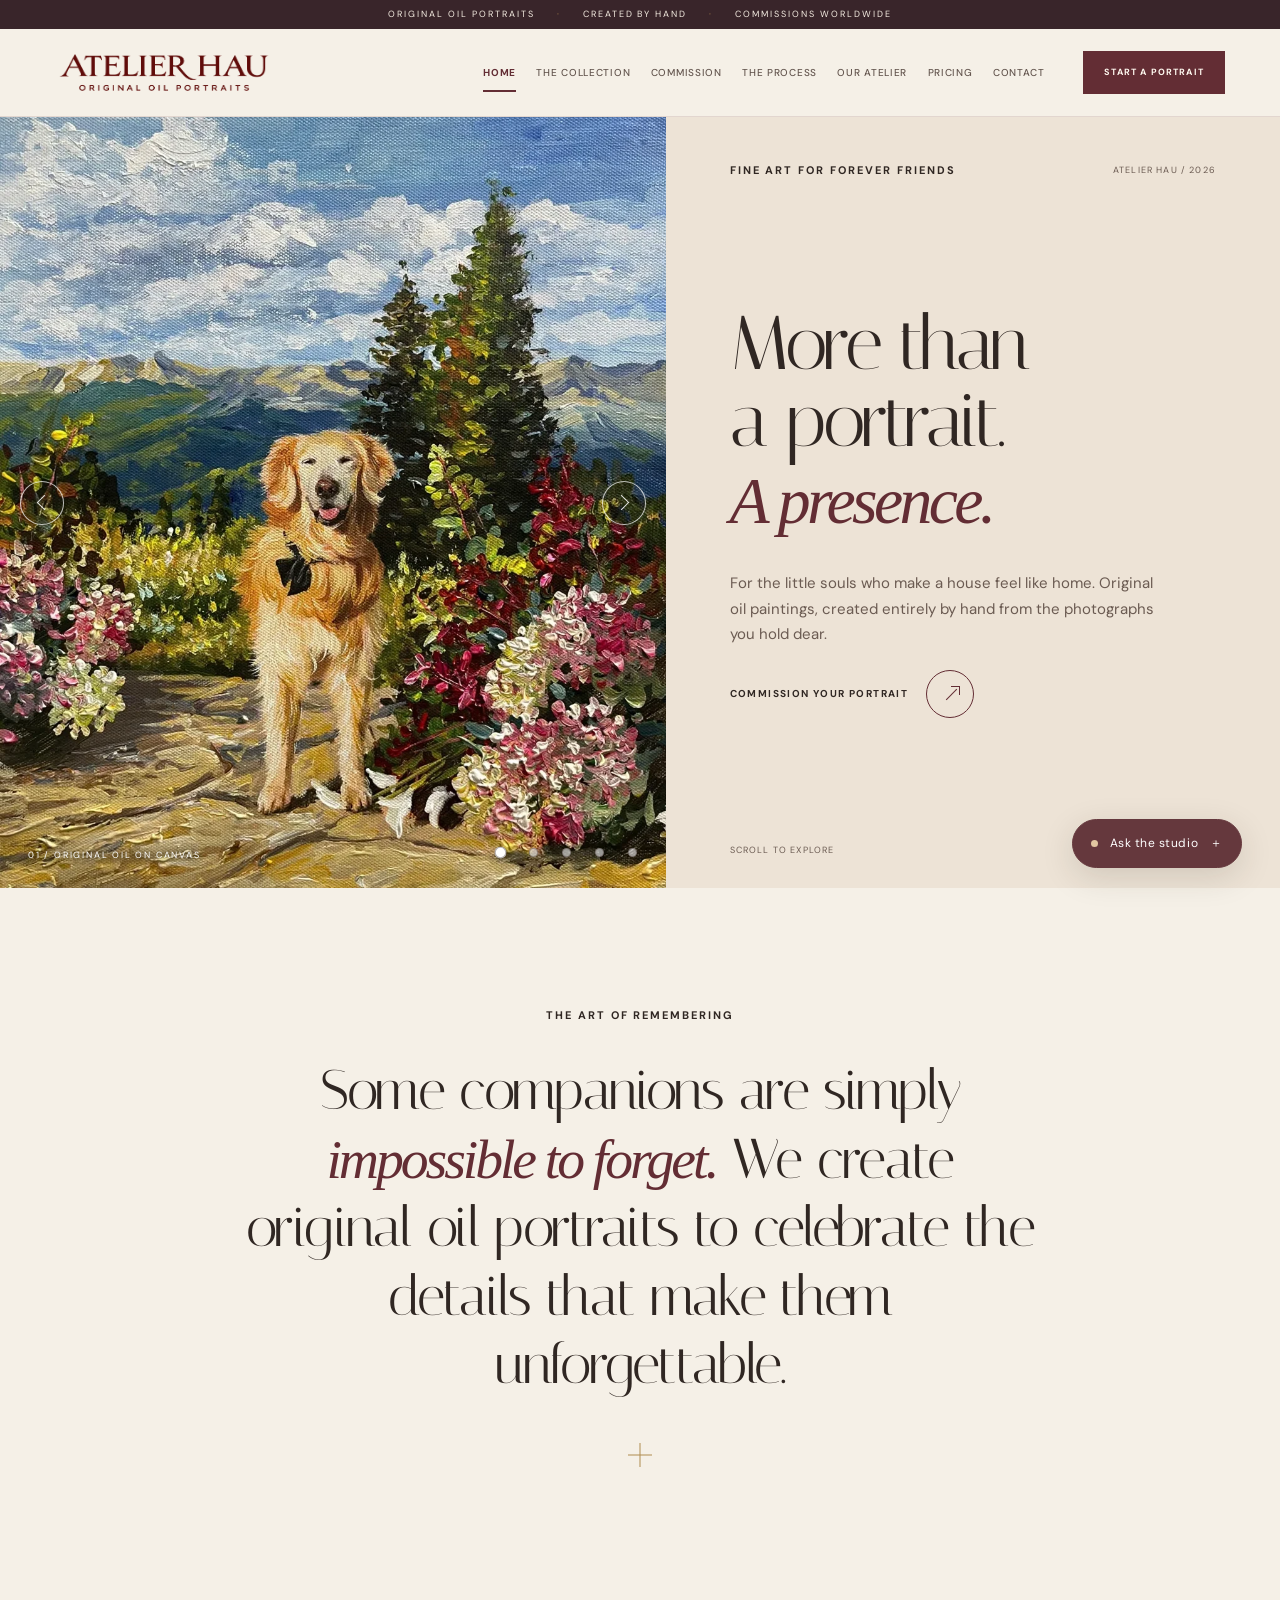
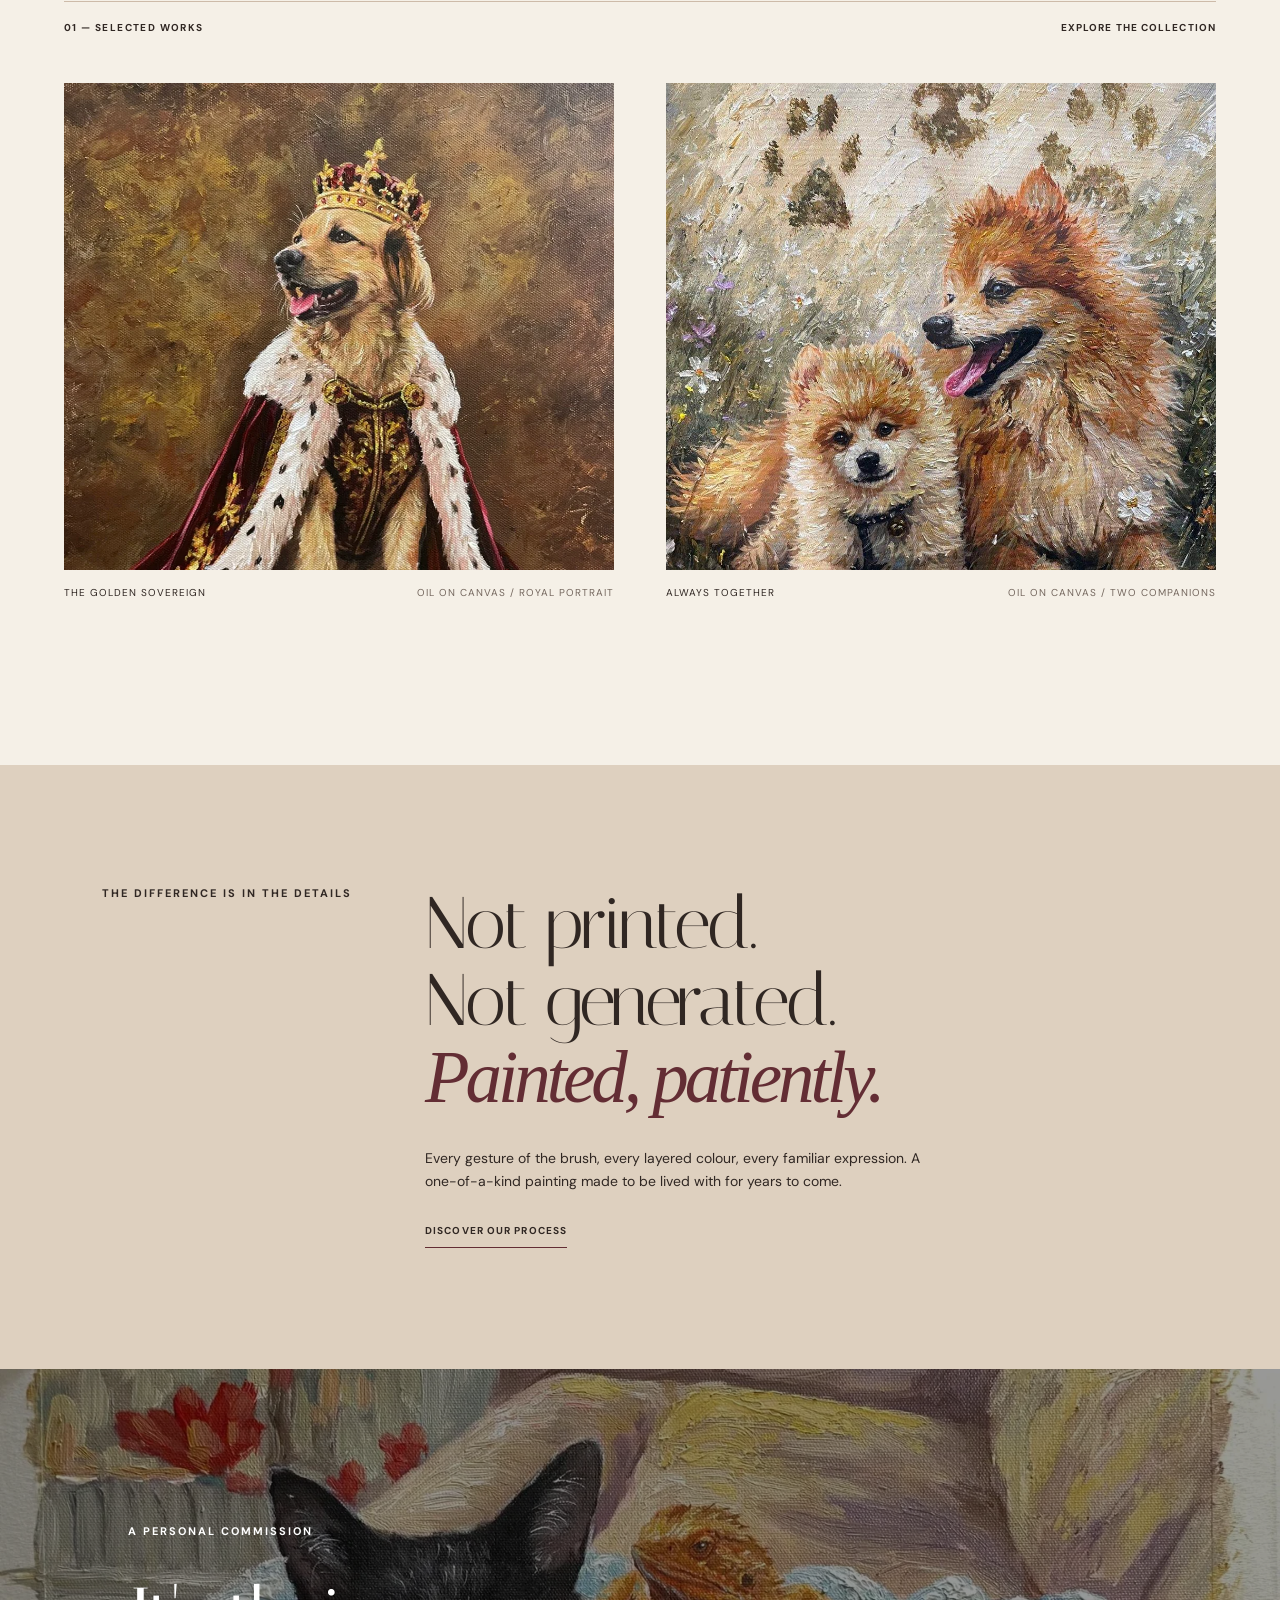
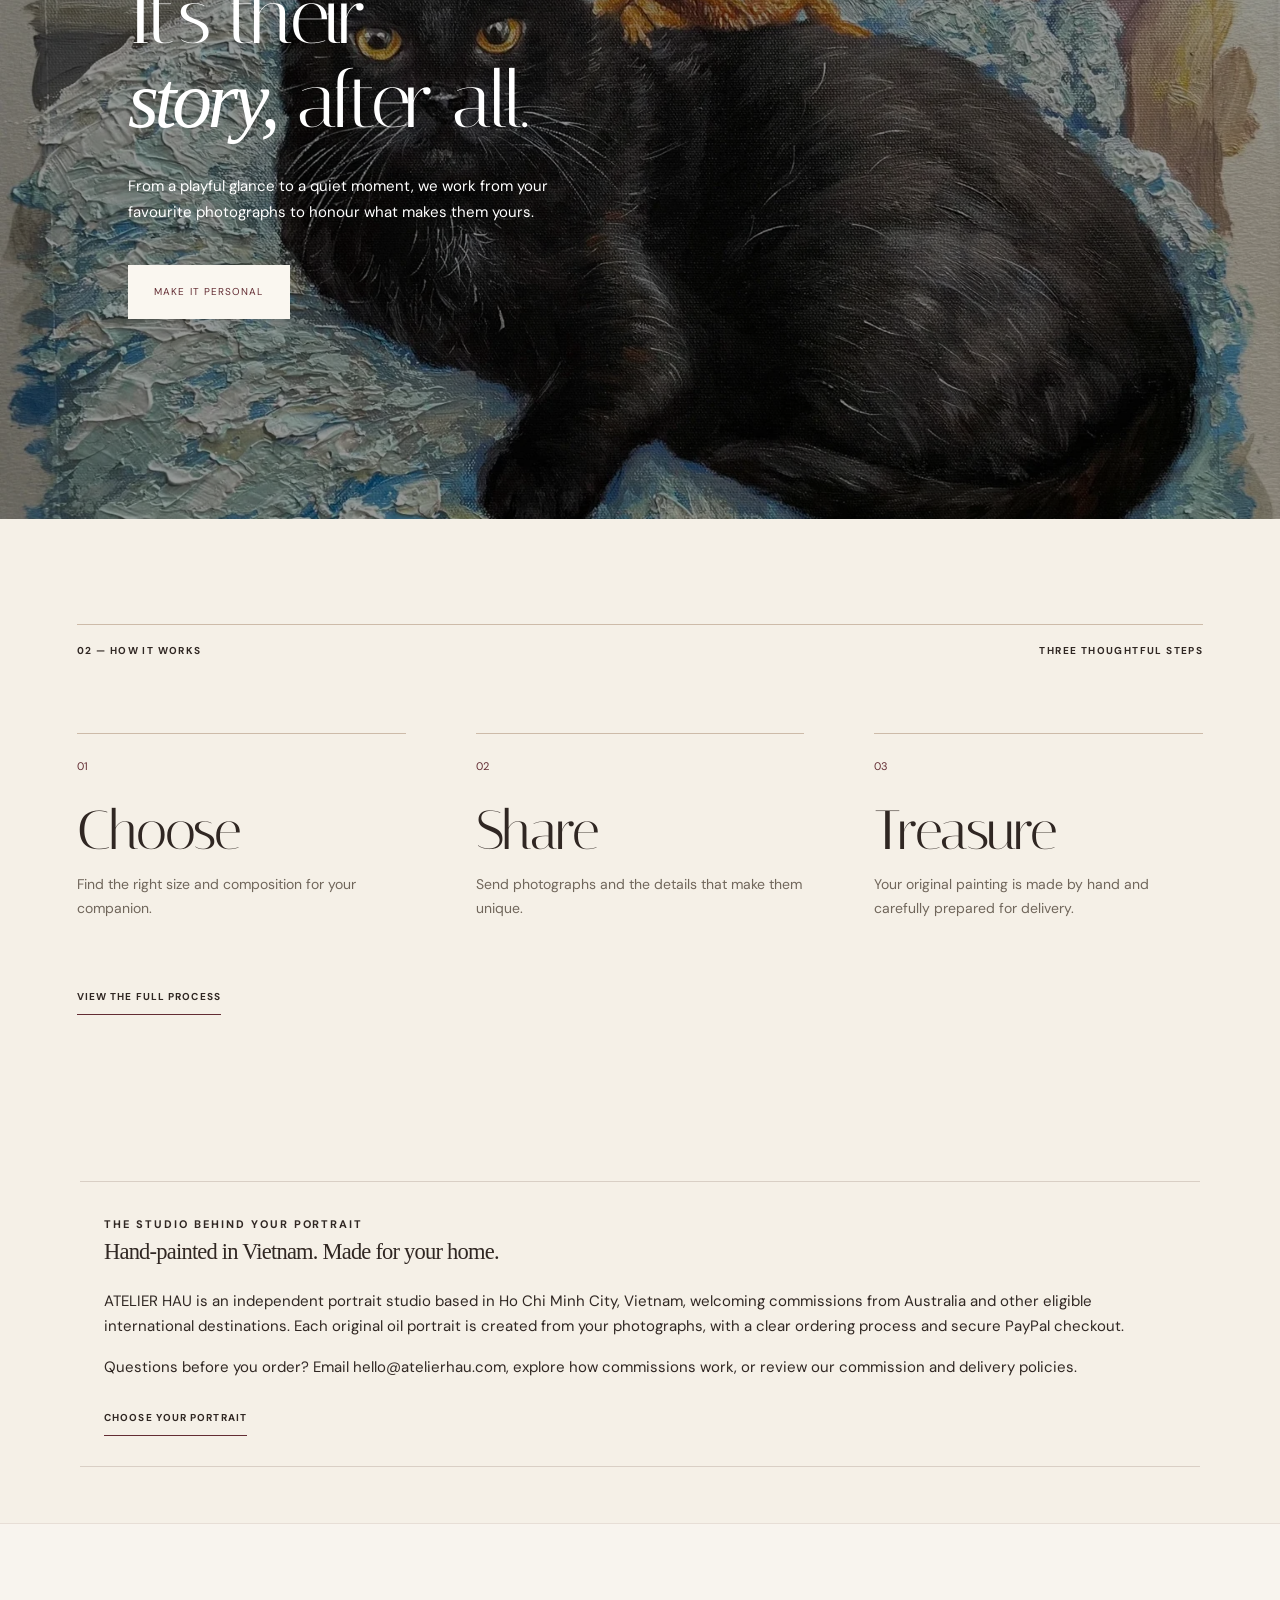
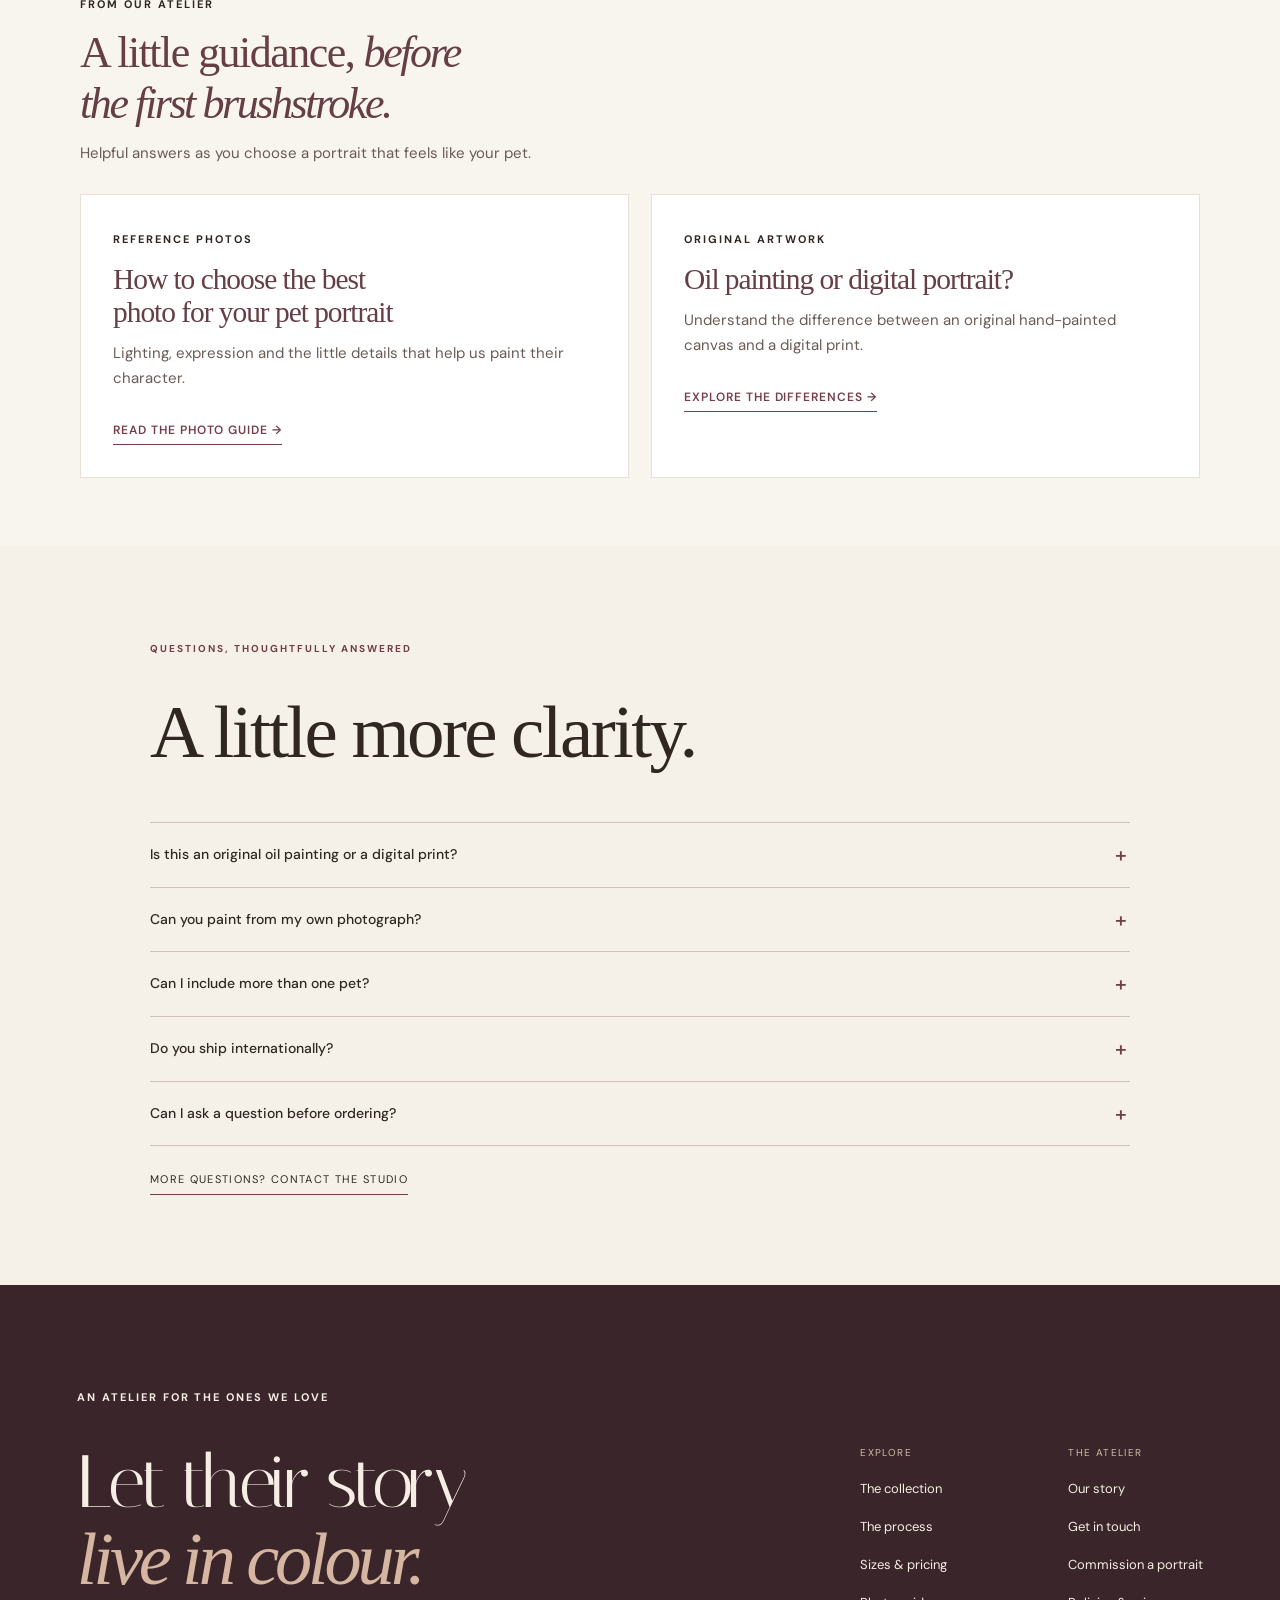
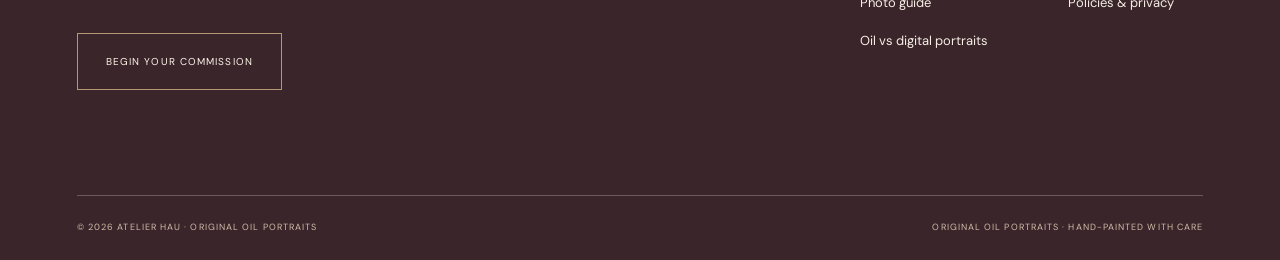
==== index.html @ 33cf8e8c "Refresh homepage stylesheet and simplify editorial guide section" ====
<!doctype html><html lang="en"><head><meta charset="utf-8"><meta name="viewport" content="width=device-width, initial-scale=1"><meta name="theme-color" content="#f2eee6"><meta name="description" content="Commission an original hand-painted oil portrait of your dog or cat from a favourite photo. Explore real artwork, prices in AUD and delivery to Australia."><title>Hand-Painted Oil Pet Portraits from Photos | ATELIER HAU</title><link rel="preconnect" href="https://fonts.googleapis.com"><link rel="preconnect" href="https://fonts.gstatic.com" crossorigin><link href="https://fonts.googleapis.com/css2?family=DM+Sans:wght@400;500;600;700&family=Italiana&display=swap" rel="stylesheet"><link href="style.css?v=20261118-guides-layout-2" rel="stylesheet"><link rel="stylesheet" href="assets/studio-help.css"><link rel="canonical" href="https://atelierhau.com/"><meta property="og:type" content="website"><meta property="og:site_name" content="ATELIER HAU"><meta property="og:title" content="Original Hand-Painted Oil Pet Portraits | ATELIER HAU"><meta property="og:description" content="Custom oil portraits of beloved dogs and cats, painted by hand from your photos. Explore original artwork and commission in AUD."><meta property="og:url" content="https://atelierhau.com/"><meta property="og:image" content="https://atelierhau.com/assets/10-dog-in-garden.jpg"><meta name="twitter:card" content="summary_large_image"><script type="application/ld+json">{"@context":"https://schema.org","@type":"OnlineStore","@id":"https://atelierhau.com/#studio","name":"ATELIER HAU","url":"https://atelierhau.com/","description":"Independent studio in Ho Chi Minh City, Vietnam, creating original hand-painted oil portraits from photographs for international customers.","logo":"https://atelierhau.com/assets/atelier-hau-header-logo.png","email":"hello@atelierhau.com","address":{"@type":"PostalAddress","addressLocality":"Ho Chi Minh City","addressCountry":"VN"},"contactPoint":{"@type":"ContactPoint","contactType":"customer service","email":"hello@atelierhau.com","availableLanguage":"English"},"hasMerchantReturnPolicy":{"@type":"MerchantReturnPolicy","merchantReturnLink":"https://atelierhau.com/policies.html"}}</script></head><body><div class="announcement">ORIGINAL OIL PORTRAITS <span aria-hidden="true">·</span> CREATED BY HAND <span aria-hidden="true">·</span> COMMISSIONS WORLDWIDE</div><header class="site-header"><a class="logo" href="index.html" aria-label="ATELIER HAU home"><img src="assets/atelier-hau-header-logo.png?v=20261109b" alt="ATELIER HAU — Original Oil Portraits" style="width:180px;max-width:100%;height:auto;object-fit:contain"></a><button class="mobile-menu" aria-label="Open navigation" aria-expanded="false"></button><nav class="navigation"><a href="index.html" class="current">Home</a><a href="gallery.html" class="">The collection</a><a href="commission.html" class="">Commission</a><a href="process.html" class="">The process</a><a href="about.html" class="">Our atelier</a><a href="pricing.html" class="">Pricing</a><a href="contact.html" class="">Contact</a></nav><a href="commission.html" class="header-cta">START A PORTRAIT </a></header><main><section class="hero-new"><div class="hero-art"><div class="hero-slideshow" aria-label="A selection of original oil portraits"><img class="hero-slide is-active" src="art/golden-retriever-mountain-garden.webp" alt="Original golden retriever oil portrait in a mountain garden" loading="eager" fetchpriority="high"><img class="hero-slide" src="art/calico-cat-impasto.webp" alt="Original textured oil portrait of a calico cat" loading="lazy"><img class="hero-slide" src="art/royal-golden-retriever.webp" alt="Original royal golden retriever oil portrait" loading="lazy"><img class="hero-slide" src="art/tabby-cat-wildflower-meadow.webp" alt="Original oil portrait of a tabby cat in a wildflower meadow" loading="lazy"><img class="hero-slide" src="art/two-whippet-dogs.webp" alt="Original oil portrait of two whippet dogs" loading="lazy"></div><button type="button" class="hero-slide-arrow hero-slide-prev" aria-label="Previous painting"><span aria-hidden="true">‹</span></button><button type="button" class="hero-slide-arrow hero-slide-next" aria-label="Next painting"><span aria-hidden="true">›</span></button><div class="hero-slide-controls" aria-label="Featured paintings"><button type="button" class="is-active" aria-current="true" aria-label="Show painting 1"></button><button type="button" aria-label="Show painting 2"></button><button type="button" aria-label="Show painting 3"></button><button type="button" aria-label="Show painting 4"></button><button type="button" aria-label="Show painting 5"></button></div><div class="hero-art-credit">01 / ORIGINAL OIL ON CANVAS</div></div><div class="hero-editorial"><div class="hero-top"><span class="eyebrow">FINE ART FOR FOREVER FRIENDS</span><span class="hero-index">ATELIER HAU / 2026</span></div><div class="hero-title"><h1>More than<br>a portrait.<br><em>A presence.</em></h1><p>For the little souls who make a house feel like home. Original oil paintings, created entirely by hand from the photographs you hold dear.</p><a class="round-link" href="commission.html"><span>COMMISSION YOUR PORTRAIT</span><b aria-hidden="true"></b></a></div><div class="hero-bottom"><span>SCROLL TO EXPLORE</span></div></div></section><section class="manifesto"><span class="eyebrow">THE ART OF REMEMBERING</span><p>Some companions are simply <em>impossible to forget.</em> We create original oil portraits to celebrate the details that make them unforgettable.</p><div class="tiny-star" aria-hidden="true"></div></section><section class="editorial-gallery"><div class="section-line"><span>01 — SELECTED WORKS</span><a href="gallery.html">EXPLORE THE COLLECTION</a></div><div class="editorial-pair"><a href="gallery.html" class="pair-a"><img class="" src="art/royal-golden-retriever.webp" alt="Original oil portrait of a golden retriever wearing a royal crown and burgundy robe" loading="lazy"><div class="art-meta"><span>THE GOLDEN SOVEREIGN</span><span>OIL ON CANVAS / ROYAL PORTRAIT</span></div></a><a href="gallery.html" class="pair-b"><img class="" src="assets/08-two-pomeranians.jpg" alt="Original oil painting of two Pomeranians" loading="lazy"><div class="art-meta"><span>ALWAYS TOGETHER</span><span>OIL ON CANVAS / TWO COMPANIONS</span></div></a></div></section><section class="quote-block"><span class="eyebrow">THE DIFFERENCE IS IN THE DETAILS</span><div><h2>Not printed.<br>Not generated.<br><em>Painted, patiently.</em></h2><p>Every gesture of the brush, every layered colour, every familiar expression. A one-of-a-kind painting made to be lived with for years to come.</p><a class="underline-link" href="process.html">DISCOVER OUR PROCESS</a></div></section><section class="image-story"><img class="" src="art/black-cat-on-blue-blanket.webp" alt="Original black cat portrait on a blue blanket" loading="lazy"><div class="image-story-copy"><span class="eyebrow">A PERSONAL COMMISSION</span><h2>It's their<br><em>story,</em> after all.</h2><p>From a playful glance to a quiet moment, we work from your favourite photographs to honour what makes them yours.</p><a href="commission.html" class="pill-light">MAKE IT PERSONAL</a></div></section><section class="steps-preview"><div class="section-line"><span>02 — HOW IT WORKS</span><span>THREE THOUGHTFUL STEPS</span></div><div class="steps-row"><div><span>01</span><h3>Choose</h3><p>Find the right size and composition for your companion.</p></div><div><span>02</span><h3>Share</h3><p>Send photographs and the details that make them unique.</p></div><div><span>03</span><h3>Treasure</h3><p>Your original painting is made by hand and carefully prepared for delivery.</p></div></div><a href="process.html" class="underline-link">VIEW THE FULL PROCESS</a></section><section class="studio-trust" aria-label="Our studio and customer support" style="max-width:1120px;margin:56px auto;padding:30px 24px;border-top:1px solid #d9cfc5;border-bottom:1px solid #d9cfc5"><span class="eyebrow">THE STUDIO BEHIND YOUR PORTRAIT</span><h2 style="font-family:Georgia,serif;font-weight:400">Hand-painted in Vietnam. Made for your home.</h2><p>ATELIER HAU is an independent portrait studio based in Ho Chi Minh City, Vietnam, welcoming commissions from Australia and other eligible international destinations. Each original oil portrait is created from your photographs, with a clear ordering process and secure PayPal checkout.</p><p>Questions before you order? Email <a href="mailto:hello@atelierhau.com">hello@atelierhau.com</a>, explore <a href="process.html">how commissions work</a>, or review our <a href="policies.html">commission and delivery policies</a>.</p><a class="underline-link" href="commission.html">CHOOSE YOUR PORTRAIT</a></section><section class="ah-guides" aria-labelledby="ah-guides-heading"><div class="ah-guides-inner"><div class="ah-guides-intro"><span class="eyebrow">FROM OUR ATELIER</span><h2 id="ah-guides-heading">A little guidance, <em>before the first brushstroke.</em></h2><p>Helpful answers as you choose a portrait that feels like your pet.</p></div><div class="ah-guide-grid"><article class="ah-guide-card"><span class="eyebrow">REFERENCE PHOTOS</span><h3><a href="pet-portrait-photo-guide.html">How to choose the best photo for your pet portrait</a></h3><p>Lighting, expression and the little details that help us paint their character.</p><a class="ah-guide-read" href="pet-portrait-photo-guide.html">READ THE PHOTO GUIDE <span aria-hidden="true">→</span></a></article><article class="ah-guide-card"><span class="eyebrow">ORIGINAL ARTWORK</span><h3><a href="oil-vs-digital-pet-portrait.html">Oil painting or digital portrait?</a></h3><p>Understand the difference between an original hand-painted canvas and a digital print.</p><a class="ah-guide-read" href="oil-vs-digital-pet-portrait.html">EXPLORE THE DIFFERENCES <span aria-hidden="true">→</span></a></article></div></div></section><section class="ah-faq" aria-labelledby="ah-faq-title"><div class="ah-faq-inner"><span class="ah-faq-kicker">Questions, thoughtfully answered</span><h2 id="ah-faq-title">A little more clarity.</h2><details><summary>Is this an original oil painting or a digital print?</summary><p>Every commissioned portrait is painted by hand in oils on canvas. It is not a digital print. <a href="oil-vs-digital-pet-portrait.html">Compare oil paintings with digital portraits</a>.</p></details><details><summary>Can you paint from my own photograph?</summary><p>Yes. Your favourite photographs are the starting point for your custom portrait. We can discuss which image will work best. Read our <a href="pet-portrait-photo-guide.html">guide to choosing a pet portrait photo</a>.</p></details><details><summary>Can I include more than one pet?</summary><p>Yes. Choose the number of pets in the commission form to see the available options and estimated price.</p></details><details><summary>Do you ship internationally?</summary><p>We welcome international enquiries. Shipping eligibility, timing and any applicable import charges are confirmed for your destination before payment.</p></details><details><summary>Can I ask a question before ordering?</summary><p>Of course. Use our contact form and we'll reply by email to discuss your portrait.</p></details><a class="ah-faq-more" href="contact.html">More questions? Contact the studio</a></div></section></main><footer class="footer"><div class="footer-top"><div><span class="eyebrow">AN ATELIER FOR THE ONES WE LOVE</span><h2>Let their story<br><em>live in colour.</em></h2><a href="commission.html" class="footer-button">BEGIN YOUR COMMISSION</a></div><div class="footer-links"><div><span>EXPLORE</span><a href="gallery.html">The collection</a><a href="process.html">The process</a><a href="pricing.html">Sizes & pricing</a><a href="pet-portrait-photo-guide.html">Photo guide</a><a href="oil-vs-digital-pet-portrait.html">Oil vs digital portraits</a></div><div><span>THE ATELIER</span><a href="about.html">Our story</a><a href="contact.html">Get in touch</a><a href="commission.html">Commission a portrait</a><a href="policies.html">Policies &amp; privacy</a></div></div></div><div class="footer-bottom"><span>© 2026 ATELIER HAU · ORIGINAL OIL PORTRAITS</span><span>ORIGINAL OIL PORTRAITS · HAND-PAINTED WITH CARE</span></div></footer><div class="lightbox" role="dialog" aria-label="Artwork enlarged" aria-modal="true"><button class="lightbox-close" aria-label="Close">×</button><img alt="Enlarged artwork"></div><script src="site.js" defer></script><script src="assets/studio-help.js" defer></script><script src="assets/analytics.js" defer></script></body></html>
---- style.css ----
:root{--paper:#f2eee6;--ink:#27231f;--wine:#633a3a;--cream:#f9f6f0;--muted:#80776e;--line:#d6cec2}*{box-sizing:border-box}html{scroll-behavior:smooth}body{margin:0;background:var(--paper);color:var(--ink);font-family:'DM Sans',Arial,sans-serif;-webkit-font-smoothing:antialiased}a{text-decoration:none;color:inherit}button,input,textarea,select{font:inherit}button{cursor:pointer}img{width:100%;display:block}h1,h2,h3,p{margin-top:0}h1,h2,h3{font-family:'Italiana',Georgia,serif;font-weight:400;letter-spacing:-.045em}em{font-family:Georgia,serif;font-weight:400;letter-spacing:-.055em}p{line-height:1.8}.eyebrow{font-size:10px;letter-spacing:.23em;font-weight:700}.announcement{height:29px;background:#302b27;color:#e8dfd5;text-align:center;font-size:9px;letter-spacing:.22em;display:flex;align-items:center;justify-content:center;gap:22px}.announcement span{color:#d2ae87}.site-header{height:100px;padding:0 4.2%;display:flex;align-items:center;gap:34px;border-bottom:1px solid var(--line);background:var(--paper);position:sticky;top:0;z-index:50}.logo{width:156px;flex-shrink:0;display:flex;flex-direction:column;line-height:.78;font-family:Georgia,serif;color:var(--wine)}.logo-top{font-size:19px;letter-spacing:.22em}.logo-bottom{font-size:39px;letter-spacing:.11em;margin-top:7px}.logo-bottom i{font-style:normal;font-size:14px;color:#b99b70;vertical-align:top;letter-spacing:0}.navigation{display:flex;align-items:center;gap:clamp(12px,1.7vw,28px);margin-left:auto}.navigation a{font-size:10px;text-transform:uppercase;letter-spacing:.1em;white-space:nowrap;color:#5d5750}.navigation a.current{color:var(--wine);border-bottom:1px solid var(--wine);padding-bottom:5px}.header-cta{border:1px solid var(--ink);padding:15px 17px;font-size:10px;letter-spacing:.1em;white-space:nowrap}.header-cta span{padding-left:13px}.mobile-menu{display:none}.hero-new{display:grid;grid-template-columns:52% 48%;min-height:calc(100svh - 129px);max-height:920px}.hero-art{position:relative;min-height:640px;overflow:hidden;background:#b5a390}.hero-art img{height:100%;object-fit:cover;object-position:center}.hero-art-credit{position:absolute;bottom:25px;left:28px;color:#fff;font-size:9px;letter-spacing:.2em;text-shadow:0 1px 7px #000}.hero-editorial{background:#e9e1d5;padding:45px clamp(35px,5vw,90px) 30px;display:flex;flex-direction:column;justify-content:space-between}.hero-top,.hero-bottom{display:flex;justify-content:space-between;align-items:center;gap:12px}.hero-index,.hero-bottom{font-size:9px;letter-spacing:.13em;color:#777066}.hero-title h1{font-size:clamp(75px,7.7vw,148px);line-height:.91;margin-bottom:35px}.hero-title h1 em{color:var(--wine);font-size:.87em}.hero-title p{max-width:370px;color:#5c544d;font-size:14px;margin-bottom:37px}.round-link{display:flex;align-items:center;gap:23px;font-size:10px;letter-spacing:.14em;font-weight:700}.round-link b{display:flex;align-items:center;justify-content:center;width:58px;height:58px;border:1px solid #6f5b51;border-radius:50%;font-size:19px;font-weight:400;transition:.25s}.round-link:hover b{background:var(--wine);color:#fff}.manifesto{text-align:center;padding:155px 20px 135px;max-width:1060px;margin:auto}.manifesto p{font-family:'Italiana',Georgia,serif;font-size:clamp(45px,5.5vw,82px);line-height:1.17;margin:30px 0}.manifesto em{color:var(--wine)}.tiny-star{font-size:30px;color:#b39c7a}.editorial-gallery{padding:20px 5% 150px}.section-line{border-top:1px solid #bdb3a7;padding-top:18px;display:flex;justify-content:space-between;gap:20px;font-size:10px;letter-spacing:.14em;font-weight:700}.editorial-pair{display:grid;grid-template-columns:55% 37%;justify-content:space-between;align-items:start;margin-top:50px}.pair-a img{height:650px;object-fit:cover}.pair-b{padding-top:160px}.pair-b img{height:510px;object-fit:cover}.art-meta{display:flex;justify-content:space-between;gap:15px;padding:15px 0;font-size:10px;letter-spacing:.1em}.art-meta span:last-child{color:var(--muted)}.quote-block{background:#d6c7b6;padding:120px 8%;display:grid;grid-template-columns:30% 70%}.quote-block h2{font-size:clamp(65px,7vw,118px);line-height:.98;margin-bottom:30px}.quote-block h2 em{color:var(--wine)}.quote-block p{max-width:520px;font-size:14px}.underline-link{display:inline-block;border-bottom:1px solid var(--ink);padding:15px 0 9px;font-size:10px;letter-spacing:.15em;font-weight:700}.image-story{position:relative;min-height:750px;background:#312e2b}.image-story>img{position:absolute;inset:0;width:100%;height:100%;object-fit:cover;object-position:center 40%;filter:brightness(.6)}.image-story-copy{position:relative;z-index:1;color:#fff;padding:150px 10%;max-width:680px}.image-story h2{font-size:clamp(70px,8vw,125px);line-height:.95;margin:32px 0}.image-story p{max-width:430px}.pill-light{display:inline-block;background:var(--cream);color:var(--ink);padding:19px 26px;font-size:10px;letter-spacing:.14em;margin-top:25px}.steps-preview{padding:130px 6%}.steps-row{display:grid;grid-template-columns:repeat(3,1fr);gap:70px;margin:75px 0 40px}.steps-row>div{border-top:1px solid var(--line);padding-top:20px}.steps-row span{font-size:11px;color:var(--wine)}.steps-row h3{font-size:65px;margin:24px 0 12px}.steps-row p{font-size:13px;color:#70665b}.footer{background:#2b2825;color:#eee9e0;padding:100px 6% 25px}.footer-top{display:flex;justify-content:space-between;gap:50px}.footer h2{font-size:clamp(65px,7vw,115px);line-height:.95;margin:35px 0}.footer h2 em{color:#c9a99b}.footer-button{display:inline-block;border:1px solid #b8a69b;padding:20px 28px;font-size:10px;letter-spacing:.13em}.footer-links{display:flex;gap:80px;padding-top:60px}.footer-links>div{display:flex;flex-direction:column;gap:18px}.footer-links span{font-size:10px;color:#b5a49a;letter-spacing:.14em}.footer-links a{font-size:13px}.footer-bottom{border-top:1px solid #544c46;margin-top:105px;padding-top:25px;display:flex;justify-content:space-between;gap:25px;font-size:9px;letter-spacing:.12em;color:#b6aaa0}.inner-intro{padding:110px 7% 100px;min-height:480px}.inner-intro h1{font-size:clamp(75px,9vw,150px);line-height:.93;margin:30px 0}.inner-intro h1 em{color:var(--wine)}.inner-intro p{max-width:580px;font-size:15px;color:#6e655b}.gallery-wrap{padding:0 5% 120px}.filter-row{border-top:1px solid var(--line);display:flex;align-items:center;justify-content:space-between;gap:25px;padding:22px 0 45px}.filter-row>span{font-size:10px;letter-spacing:.15em}.filters{display:flex;gap:10px;flex-wrap:wrap}.filters button{background:none;border:1px solid var(--line);border-radius:30px;padding:10px 18px;font-size:11px}.filters button.active{background:var(--ink);color:#fff}.masonry{columns:3;column-gap:26px}.gallery-item{break-inside:avoid;margin-bottom:50px}.gallery-item:nth-child(3n+2){padding-top:85px}.gallery-item:nth-child(4n){padding-top:30px}.gallery-image{display:block;width:100%;padding:0;border:0;background:#ded6ca;overflow:hidden}.gallery-image img{transition:transform .5s}.gallery-image:hover img{transform:scale(1.04)}.gallery-item[hidden]{display:none}.gallery-end{text-align:center;margin:65px 0 0;font-size:10px;letter-spacing:.14em}.lightbox{position:fixed;inset:0;background:rgba(20,17,16,.94);z-index:99;display:none;align-items:center;justify-content:center;padding:45px}.lightbox.open{display:flex}.lightbox img{max-height:90vh;max-width:95vw;width:auto;object-fit:contain}.lightbox-close{position:absolute;right:30px;top:18px;border:0;background:transparent;color:white;font-size:45px}.commission-new,.pricing-new,.process-new,.about-new,.contact-new{display:grid;grid-template-columns:1fr 1fr;min-height:700px}.commission-photo,.process-image,.about-image,.contact-new>div:first-child,.pricing-new>div:first-child{background:#ddd0bd;position:relative}.commission-photo img,.process-image img,.about-image img,.contact-new>div:first-child img,.pricing-new>div:first-child img{height:100%;max-height:900px;object-fit:cover}.commission-photo>p{position:absolute;bottom:20px;left:30px;color:white;text-shadow:0 1px 4px #000;font-size:10px;letter-spacing:.13em}.commission-panel,.pricing-copy,.about-copy,.contact-panel{padding:90px clamp(35px,7vw,120px);background:#e9e0d3}.commission-panel h2,.pricing-copy h2,.about-copy h2,.contact-panel h2{font-size:clamp(55px,5vw,85px);line-height:1.05;margin:24px 0 50px}.commission-panel label,.contact-panel label{display:block;font-size:10px;letter-spacing:.12em;font-weight:700;margin:24px 0}.commission-panel select,.contact-panel input,.contact-panel textarea{display:block;width:100%;border:0;border-bottom:1px solid #a89b8d;background:transparent;padding:15px 0;margin-top:10px;color:var(--ink);outline-offset:5px;font-size:15px;letter-spacing:0}.contact-panel textarea{min-height:135px;resize:vertical}.commission-panel .checkbox-label{font-size:12px;letter-spacing:0;font-weight:400}.checkbox-label input{accent-color:var(--wine)}.estimate{border-top:1px solid #b8ab9d;border-bottom:1px solid #b8ab9d;padding:25px 0;margin:35px 0;display:flex;flex-direction:column;gap:10px}.estimate>span{font-size:10px;letter-spacing:.15em}.estimate strong{font-family:'Italiana',Georgia,serif;font-size:65px;font-weight:400}.estimate small{color:#71675d;font-size:11px;line-height:1.7}.action-main{display:flex;justify-content:space-between;align-items:center;width:100%;background:var(--wine);color:#fff;padding:23px 27px;border:0;font-size:11px;letter-spacing:.12em;text-align:left}.demo-notice{font-size:10px;letter-spacing:.08em;color:#75695f;margin:20px 0}.pricing-copy table{width:100%;border-collapse:collapse;margin:35px 0}.pricing-copy th,.pricing-copy td{text-align:left;border-bottom:1px solid #c4b8aa;padding:20px 8px;font-size:13px}.pricing-copy th{font-size:10px;letter-spacing:.13em}.pricing-copy p,.about-copy p{font-size:14px;color:#625950}.caption{font-size:10px;letter-spacing:.12em;padding:18px}.process-list{padding:50px 8%;background:#e7dfd3}.process-list>div{padding:45px 0;border-bottom:1px solid #bfb3a5}.process-list span{font-size:10px;letter-spacing:.13em}.process-list h2{font-size:clamp(50px,5vw,80px);margin:20px 0}.process-list p{font-size:14px;max-width:460px;color:#655c53}.about-copy{display:flex;flex-direction:column;justify-content:center}.contact-panel form{max-width:520px}
@media(max-width:1150px){.site-header{gap:18px}.navigation{gap:12px}.navigation a{font-size:9px}.header-cta{display:none}.hero-title h1{font-size:clamp(70px,8vw,120px)}}
@media(max-width:800px){.announcement{font-size:8px;gap:10px;letter-spacing:.07em}.site-header{height:80px;padding:0 20px}.mobile-menu{display:block;margin-left:auto;background:none;border:0;font-size:25px}.navigation{display:none;position:absolute;top:80px;left:0;right:0;background:var(--paper);padding:15px 25px 30px;flex-direction:column;align-items:stretch;gap:0;box-shadow:0 14px 20px #0002}.navigation.open{display:flex}.navigation a{padding:14px 0;font-size:12px}.hero-new{display:flex;flex-direction:column;max-height:none}.hero-art{min-height:440px;height:52vh}.hero-editorial{min-height:580px;padding:40px 28px}.hero-title h1{font-size:clamp(76px,12vw,110px)}.manifesto{padding:95px 25px}.editorial-pair{grid-template-columns:1fr 1fr;gap:22px}.pair-a img{height:400px}.pair-b{padding-top:100px}.pair-b img{height:310px}.quote-block{grid-template-columns:1fr;gap:40px;padding:85px 6%}.image-story{min-height:640px}.image-story-copy{padding:115px 8%}.steps-row{gap:25px}.steps-row h3{font-size:48px}.footer-top{flex-direction:column}.footer-links{padding-top:20px}.inner-intro{padding:80px 6%}.masonry{columns:2}.commission-new,.pricing-new,.process-new,.about-new,.contact-new{grid-template-columns:1fr}.commission-photo,.process-image,.about-image,.contact-new>div:first-child,.pricing-new>div:first-child{height:520px}.commission-panel,.pricing-copy,.about-copy,.contact-panel{padding:70px 8%}.filter-row{flex-direction:column;align-items:flex-start}}
@media(max-width:520px){.hero-art{height:400px;min-height:400px}.hero-editorial{min-height:530px}.hero-title h1{font-size:clamp(67px,16vw,90px)}.hero-title p{font-size:13px}.hero-index{display:none}.manifesto p{font-size:46px}.editorial-gallery{padding:0 6% 85px}.editorial-pair{display:block}.pair-a img{height:auto}.pair-b{display:block;padding:35px 0 0 16%}.pair-b img{height:auto}.art-meta{font-size:8px}.quote-block h2{font-size:62px}.image-story h2{font-size:72px}.steps-preview{padding:85px 6%}.steps-row{grid-template-columns:1fr;gap:35px;margin:45px 0}.steps-row h3{margin:10px 0}.footer{padding:80px 7% 25px}.footer h2{font-size:68px}.footer-links{gap:40px}.footer-bottom{flex-direction:column;margin-top:75px}.inner-intro{min-height:390px}.inner-intro h1{font-size:70px}.masonry{columns:1}.gallery-item:nth-child(n){padding-top:0}.gallery-item{margin-bottom:35px}.gallery-wrap{padding:0 6% 75px}.commission-photo,.process-image,.about-image,.contact-new>div:first-child,.pricing-new>div:first-child{height:400px}.commission-panel,.pricing-copy,.about-copy,.contact-panel{padding:55px 7%}}

/* V2 QA: order flow and responsive overflow */
[hidden]{display:none!important}html,body{max-width:100%;overflow-x:clip}.site-header{min-width:0}.navigation{min-width:0}.hero-new>*{min-width:0}.hero-title h1,.inner-intro h1,.footer h2{overflow-wrap:normal}.order-stage{background:#f8f4ed;padding:100px 6%;scroll-margin-top:110px}.order-stage-inner{max-width:1100px;margin:auto}.order-stage-heading{max-width:650px}.order-stage-heading h2{font-size:clamp(50px,6vw,90px);line-height:1.05;margin:22px 0}.order-stage-heading p{font-size:14px;color:#675c51}.order-form{display:grid;grid-template-columns:310px minmax(0,1fr);gap:35px 65px;margin-top:55px}.order-summary{padding:28px;border:1px solid #c8baaa;display:flex;flex-direction:column;gap:20px;align-self:start}.order-summary>span{font-size:10px;letter-spacing:.15em}.order-summary strong{font-size:16px;font-weight:500}.order-summary strong:nth-of-type(2){font-family:Italiana,Georgia,serif;font-size:48px;font-weight:400}.text-button{border:0;border-bottom:1px solid var(--ink);background:none;align-self:flex-start;padding:8px 0;font-size:12px}.order-fields{display:grid;grid-template-columns:1fr 1fr;gap:20px}.order-fields label{display:flex;flex-direction:column;gap:10px;font-size:11px;font-weight:600;letter-spacing:.06em}.order-fields label.full{grid-column:1/-1}.order-fields input,.order-fields textarea{min-width:0;width:100%;border:1px solid #c9bbaa;background:#fffdf9;padding:15px;color:var(--ink);font-size:14px;letter-spacing:0}.order-fields input[type=file]{font-size:12px}.order-fields small{font-size:10px;color:#6b6056;font-weight:400}.order-form>.action-main,.order-form>.demo-notice{grid-column:2}.review-panel{max-width:760px;margin:50px auto 0;background:#e9e0d3;padding:45px}.review-panel h3{font-size:46px}.review-panel p{overflow-wrap:anywhere}.action-main{cursor:pointer}.gallery-image{cursor:zoom-in}.lightbox-close{cursor:pointer}.hero-title h1{overflow-wrap:break-word}@media(max-width:1150px){.site-header{gap:12px}.navigation{gap:9px}.navigation a{font-size:8px;letter-spacing:.06em}}@media(max-width:800px){.order-stage{padding:70px 7%}.order-form{grid-template-columns:1fr;gap:25px}.order-form>.action-main,.order-form>.demo-notice{grid-column:1}.order-summary{max-width:none}.hero-title h1{font-size:clamp(58px,11vw,100px)}}@media(max-width:520px){.order-fields{grid-template-columns:1fr}.order-fields label.full{grid-column:1}.order-stage-heading h2{font-size:50px}.inner-intro h1{font-size:clamp(48px,13vw,70px)}.footer h2{font-size:clamp(48px,12vw,68px)}.hero-title h1{font-size:clamp(58px,15vw,82px)}.announcement{padding:0 8px;font-size:7px;gap:7px}.commission-panel h2,.pricing-copy h2,.about-copy h2,.contact-panel h2{font-size:clamp(45px,11vw,65px)}}


/* 2026-11-07: Correct V2 hero overlap. Contain artwork in its own grid cell. */
@media (min-width:801px){
 .hero-new{height:clamp(690px,calc(100svh - 129px),920px);min-height:0;max-height:none;align-items:stretch;overflow:hidden}
 .hero-art{height:100%;min-height:0;min-width:0;overflow:hidden;isolation:isolate}
 .hero-art>img{position:absolute;inset:0;width:100%;height:100%;object-fit:cover;object-position:center center}
 .hero-editorial{min-height:0;min-width:0;overflow:hidden;gap:22px}
 .hero-title{min-width:0}
 .hero-title h1{font-size:clamp(66px,6.6vw,114px);line-height:.96;overflow-wrap:normal}
 .hero-title p{margin-bottom:22px}
}
@media (min-width:801px) and (max-height:800px){
 .hero-new{height:clamp(620px,calc(100svh - 129px),760px)}
 .hero-editorial{padding-top:28px;padding-bottom:24px}
 .hero-title h1{font-size:clamp(60px,6vw,99px);margin-bottom:22px}
 .hero-title p{font-size:13px;line-height:1.6;margin-bottom:18px}
 .round-link b{width:48px;height:48px}
}
@media (max-width:800px){
 .hero-new{height:auto;max-height:none;min-height:0;overflow:visible}
 .hero-art{height:clamp(380px,110vw,650px);min-height:0;overflow:hidden}
 .hero-art>img{width:100%;height:100%;object-fit:cover}
 .hero-editorial{height:auto;min-height:490px;overflow:visible}
 .hero-title h1{overflow-wrap:normal}
}
@media (max-width:520px){
 .hero-art{height:clamp(330px,105vw,520px)}
 .hero-editorial{min-height:480px}
 .hero-title h1{font-size:clamp(51px,12vw,72px)}
}


/* Commission V2: independent editorial layout, preserves original pricing JS and checkout form */
.v2-commission{background:#f2eee6}
.v2-commission .commission-intro-v2{display:grid;grid-template-columns:49% 51%;min-height:620px;background:#e9e0d4}
.v2-commission .commission-intro-text{display:flex;flex-direction:column;align-items:flex-start;justify-content:center;padding:clamp(45px,7vw,120px);min-width:0}
.v2-commission .commission-intro-text h1{font-size:clamp(66px,7.5vw,130px);line-height:.94;margin:34px 0;letter-spacing:-.055em}
.v2-commission .commission-intro-text h1 em,.v2-commission .commission-builder-heading h2 em{color:#633a3a}
.v2-commission .commission-intro-text p{max-width:410px;color:#685e55;font-size:14px;line-height:1.85}
.v2-commission .commission-scroll-link{font-size:10px;letter-spacing:.17em;border-bottom:1px solid #633a3a;padding-bottom:12px;margin-top:25px;display:flex;gap:35px;align-items:center}
.v2-commission .commission-intro-image{position:relative;min-height:620px;overflow:hidden}
.v2-commission .commission-intro-image img{position:absolute;inset:0;height:100%;width:100%;object-fit:cover}
.v2-commission .commission-intro-image>span{position:absolute;bottom:28px;left:35px;color:white;font-size:10px;letter-spacing:.17em;text-shadow:0 1px 6px #222}
.v2-commission .commission-builder-v2{padding:clamp(75px,9vw,145px) 6% 125px;scroll-margin-top:110px}
.v2-commission .commission-builder-heading{text-align:center;max-width:730px;margin:0 auto 75px}
.v2-commission .commission-builder-heading h2{font-size:clamp(60px,7vw,112px);line-height:1;margin:25px 0}
.v2-commission .commission-builder-heading p{font-size:14px;color:#6e635a}
.v2-commission .commission-builder-layout{display:grid;grid-template-columns:minmax(0,46%) minmax(0,54%);gap:clamp(30px,5vw,90px);max-width:1360px;margin:auto;align-items:start}
.v2-commission .commission-art-panel{min-width:0}
.v2-commission .commission-art-panel>img{height:clamp(420px,47vw,700px);width:100%;object-fit:cover;background:#d3c9bc}
.v2-commission .commission-art-caption{display:flex;justify-content:space-between;gap:12px;padding:17px 0;font-size:9px;letter-spacing:.13em}
.v2-commission .commission-note{border-top:1px solid #cfc5b8;margin-top:42px;padding-top:30px}
.v2-commission .commission-note p{font-family:'Italiana',Georgia,serif;font-size:clamp(30px,3vw,46px);line-height:1.2;max-width:450px;margin:18px 0}
.v2-commission .commission-config-panel{min-width:0;background:#e9e0d4;padding:clamp(32px,4.5vw,70px)}
.v2-commission .commission-config-panel h3{font-size:clamp(45px,5vw,76px);margin:24px 0 15px;line-height:1}
.v2-commission .commission-config-lede{font-size:13px;color:#685f55;line-height:1.8;margin-bottom:30px}
.v2-commission .form-fields{display:grid;grid-template-columns:1fr 1fr;gap:22px}
.v2-commission .field{margin-bottom:24px;min-width:0}
.v2-commission .field label{display:block;font-size:10px;letter-spacing:.13em;font-weight:700;text-transform:uppercase;margin-bottom:10px}
.v2-commission .field select{width:100%;min-width:0;background:#f7f2ea;border:1px solid #c6b9a9;padding:16px 12px;color:#302923;font-size:13px;border-radius:0;min-height:55px}
.v2-commission .tick{display:flex;align-items:center;gap:12px;font-size:12px;line-height:1.6;padding:6px 0 18px}
.v2-commission .tick input{accent-color:#633a3a;width:17px;height:17px;flex-shrink:0}
.v2-commission .price-display{background:#f6f0e7;border-top:1px solid #bba99b;border-bottom:1px solid #bba99b;padding:26px;margin:20px 0 24px}
.v2-commission .price-display .eyebrow{font-size:10px}
.v2-commission .price-value{font-family:'Italiana',Georgia,serif;font-size:clamp(52px,6vw,86px);line-height:1.1;margin:14px 0;color:#633a3a}
.v2-commission .price-display .small{font-size:11px;color:#71655b;line-height:1.7}
.v2-commission .commission-proceed{display:flex;justify-content:space-between;align-items:center;width:100%;background:#633a3a;color:#fff;border:0;padding:21px 24px;min-height:64px;letter-spacing:.14em;font-size:11px;font-weight:700;cursor:pointer}
.v2-commission .commission-proceed:hover{background:#4e2c2e}
.v2-commission .commission-checkout-note{font-size:11px;line-height:1.8;color:#70645a;margin-top:18px}
.v2-commission .commission-reassurance{display:grid;grid-template-columns:repeat(3,1fr);gap:35px;padding:65px 6% 115px;background:#e6ded2}
.v2-commission .commission-reassurance>div{border-top:1px solid #bcae9f;padding-top:25px}
.v2-commission .commission-reassurance span{font-size:11px;color:#633a3a}
.v2-commission .commission-reassurance h3{font-size:48px;margin:25px 0 10px}
.v2-commission .commission-reassurance p{font-size:13px;color:#6e6259;max-width:300px}
@media(max-width:950px){.v2-commission .commission-intro-v2{grid-template-columns:1fr 1fr}.v2-commission .commission-intro-text{padding:40px}.v2-commission .commission-intro-text h1{font-size:clamp(57px,7vw,80px)}.v2-commission .commission-builder-layout{gap:24px}.v2-commission .commission-config-panel{padding:30px}.v2-commission .form-fields{grid-template-columns:1fr;gap:0}}
@media(max-width:800px){.v2-commission .commission-intro-v2{grid-template-columns:1fr}.v2-commission .commission-intro-text{padding:70px 7%;min-height:470px}.v2-commission .commission-intro-text h1{font-size:clamp(65px,12vw,100px)}.v2-commission .commission-intro-image{min-height:0;height:clamp(360px,90vw,600px)}.v2-commission .commission-builder-v2{padding:75px 6%}.v2-commission .commission-builder-heading{margin-bottom:45px}.v2-commission .commission-builder-layout{grid-template-columns:1fr;gap:45px}.v2-commission .commission-art-panel>img{height:clamp(350px,85vw,550px)}.v2-commission .commission-note{margin-top:20px}.v2-commission .commission-reassurance{grid-template-columns:1fr;gap:25px;padding:65px 7%}}
@media(max-width:520px){.v2-commission .commission-intro-text h1{font-size:clamp(57px,14vw,78px)}.v2-commission .commission-builder-heading h2{font-size:clamp(53px,12vw,72px)}.v2-commission .commission-config-panel h3{font-size:55px}.v2-commission .commission-art-caption{display:block;line-height:2}.v2-commission .price-display{padding:22px 18px}.v2-commission .commission-config-panel{padding:28px 20px}.v2-commission .commission-builder-v2{padding-left:4%;padding-right:4%}}


/* Homepage selected works: aligned art-gallery diptych, no cropped animal faces */
.editorial-gallery .editorial-pair{
  display:grid;
  grid-template-columns:minmax(0,1fr) minmax(0,1fr);
  gap:clamp(24px,4vw,68px);
  align-items:end;
  justify-content:initial;
  margin-top:48px;
}
.editorial-gallery .editorial-pair .pair-a,
.editorial-gallery .editorial-pair .pair-b{
  display:block;
  min-width:0;
  padding:0;
  align-self:end;
}
.editorial-gallery .editorial-pair .pair-a img,
.editorial-gallery .editorial-pair .pair-b img{
  display:block;
  width:100%;
  height:clamp(350px,38vw,570px);
  object-fit:contain;
  object-position:center bottom;
  background:#e7ded2;
}
.editorial-gallery .editorial-pair .art-meta{
  min-height:43px;
  align-items:start;
  line-height:1.5;
}
@media(max-width:800px){
 .editorial-gallery .editorial-pair{gap:20px}
 .editorial-gallery .editorial-pair .pair-a img,
 .editorial-gallery .editorial-pair .pair-b img{height:clamp(230px,44vw,380px)}
}
@media(max-width:520px){
 .editorial-gallery .editorial-pair{grid-template-columns:1fr;gap:35px}
 .editorial-gallery .editorial-pair .pair-a img,
 .editorial-gallery .editorial-pair .pair-b img{height:auto;max-height:520px;aspect-ratio:4/3;object-fit:contain}
}


/* Full-bleed selected works: crop canvas edges, keep pets' faces in frame */
.editorial-gallery .editorial-pair .pair-a,
.editorial-gallery .editorial-pair .pair-b{overflow:visible}
.editorial-gallery .editorial-pair .pair-a img,
.editorial-gallery .editorial-pair .pair-b img{
  width:100%;height:clamp(350px,38vw,570px);
  object-fit:cover;
  background:#e7ded2;
}
.editorial-gallery .editorial-pair .pair-a img{object-position:50% 42%}
.editorial-gallery .editorial-pair .pair-b img{object-position:50% 32%}
@media(max-width:800px){
 .editorial-gallery .editorial-pair .pair-a img,
 .editorial-gallery .editorial-pair .pair-b img{height:clamp(230px,44vw,380px)}
}
@media(max-width:520px){
 .editorial-gallery .editorial-pair .pair-a img,
 .editorial-gallery .editorial-pair .pair-b img{height:auto;aspect-ratio:4/3;max-height:none;object-fit:cover}
}


/* Selected Works: move the two-dog artwork down inside the frame to reveal both bodies. */
.editorial-gallery .editorial-pair .pair-b img{object-position:center 100%}


/* Selected Works — approved artwork focal points, desktop and mobile.
   Crown stays fully visible; both Pomeranian faces remain visible. */
.editorial-gallery .editorial-pair .pair-a img{object-position:50% 0%}
.editorial-gallery .editorial-pair .pair-b img{object-position:50% 38%}
@media(max-width:520px){
 .editorial-gallery .editorial-pair .pair-a img{object-position:50% 0%}
 .editorial-gallery .editorial-pair .pair-b img{object-position:50% 38%}
}

/* ATELIER HAU — restrained icon system; vector-only, no emoji glyphs. */
.site-header .header-cta span{display:none}
.site-header .mobile-menu{color:var(--wine);font-family:Arial,sans-serif;font-size:0;width:44px;height:44px;display:none;align-items:center;justify-content:center;padding:0;border:1px solid transparent;border-radius:0}
.site-header .mobile-menu::before{content:"";display:block;width:20px;height:14px;border-top:2px solid currentColor;border-bottom:2px solid currentColor;background:linear-gradient(currentColor,currentColor) center/100% 2px no-repeat}
.site-header .mobile-menu[aria-expanded="true"]::before{width:19px;height:19px;border:0;background:linear-gradient(45deg,transparent 46%,currentColor 47%,currentColor 53%,transparent 54%),linear-gradient(-45deg,transparent 46%,currentColor 47%,currentColor 53%,transparent 54%)}
.round-link b{font-size:0;position:relative;flex:none;width:48px;height:48px;border-color:var(--wine)}
.round-link b::before,.round-link b::after{content:"";position:absolute;display:block}
.round-link b::before{width:15px;height:1px;background:currentColor;transform:rotate(-45deg);top:23px;left:17px}
.round-link b::after{width:8px;height:8px;border-top:1px solid currentColor;border-right:1px solid currentColor;top:15px;left:24px}
.round-link{gap:18px;line-height:1.5}
.tiny-star{width:32px;height:32px;margin:35px auto 0;font-size:0;position:relative;color:#a58c6c}
.tiny-star::before,.tiny-star::after{content:"";position:absolute;top:50%;left:50%;width:24px;height:1px;background:currentColor;transform:translate(-50%,-50%)}
.tiny-star::after{transform:translate(-50%,-50%) rotate(90deg)}
.header-cta,.section-line a,.underline-link,.pill-light,.footer-button,.action-main,.commission-proceed{letter-spacing:.11em}
@media(max-width:800px){.site-header .mobile-menu{display:flex;flex-shrink:0}.site-header .mobile-menu:focus-visible{outline:2px solid var(--wine);outline-offset:3px}.round-link b{width:42px;height:42px}.round-link b::before{top:20px;left:14px}.round-link b::after{top:12px;left:21px}.manifesto .tiny-star{margin-top:28px}}
@media(max-width:520px){.round-link{font-size:9px;gap:14px;justify-content:flex-start}.round-link b{width:40px;height:40px}.round-link b::before{top:19px;left:13px}.round-link b::after{top:11px;left:20px}.manifesto .tiny-star{width:26px;height:26px}.manifesto .tiny-star::before,.manifesto .tiny-star::after{width:20px}}

/* Brand palette refinement — inspired by approved burgundy/gold ATELIER HAU logo.
   Ivory is the primary canvas; burgundy is the signature, not a wall of red. */
:root{
 --paper:#F5F0E7;
 --cream:#FAF7F0;
 --ink:#302723;
 --wine:#632D34;
 --muted:#74675E;
 --line:#D8C9B8;
 --brand-gold:#B08B51;
 --brand-burgundy:#632D34;
 --brand-dark:#39252A;
}
body,.site-header{background:var(--paper)}
.site-header{border-bottom-color:#DDD1C3}
.navigation a{color:#55453F}
.navigation a.current,.navigation a:hover{color:var(--wine)}
.header-cta{border-color:var(--wine);color:var(--wine)}
.header-cta:hover{background:var(--wine);color:#FFF9F0}
.announcement{background:var(--brand-dark);color:#F5EDE2}
.announcement span{color:var(--brand-gold)}
.hero-editorial,.commission-panel,.pricing-copy,.about-copy,.contact-panel{background:#EDE3D6}
.hero-title h1 em,.manifesto em,.inner-intro h1 em,.quote-block h2 em{color:var(--wine)}
.hero-title p,.hero-bottom,.hero-index,.inner-intro p{color:#6B5B52}
.round-link b{border-color:var(--wine);color:var(--wine)}
.round-link:hover b{background:var(--wine);color:#FFF}
.tiny-star{color:var(--brand-gold)}
.quote-block{background:#DED0BF}
.section-line,.steps-row>div{border-color:#CDBBA9}
.underline-link{border-bottom-color:var(--wine)}
.pill-light{background:var(--cream);color:var(--wine)}
.pill-light:hover{background:var(--wine);color:#fff}
.action-main,.v2-commission .commission-proceed{background:var(--wine);color:#FFF}
.action-main:hover,.v2-commission .commission-proceed:hover{background:#4A2027}
.v2-commission .commission-intro-text,.v2-commission .commission-config-panel{background:#EDE3D6}
.v2-commission .price-display{background:#F8F2E8}
.v2-commission .commission-reassurance{background:#E8DCCF}
.footer{background:var(--brand-dark);color:#F6EEE5}
.footer h2 em{color:#D4B6A1}
.footer-button{border-color:#B99674;color:#FFF5EA}
.footer-button:hover{background:#F5F0E7;color:var(--brand-dark)}
.footer-links span,.footer-bottom{color:#D3BDA9}
.footer-bottom{border-top-color:#70575B}
.footer-links a:hover{color:#E3C398}
@media(max-width:800px){
 .navigation{background:var(--paper)}
 .site-header .mobile-menu{color:var(--wine)}
}

/* Editorial Navigation v3 — accessible, responsive, art-first */
.site-header{height:88px;padding-inline:clamp(22px,4.3vw,78px);gap:clamp(22px,3vw,48px);background:rgba(245,240,231,.97);border-bottom:1px solid rgba(99,45,52,.13);transition:height .28s ease,box-shadow .28s ease,background .28s ease}
.site-header.is-scrolled{height:74px;box-shadow:0 9px 30px rgba(57,37,42,.07);background:rgba(250,247,240,.985)}
.site-header .logo{width:clamp(205px,17vw,235px);flex:none}
.site-header .logo img{width:100%!important;height:auto;max-width:100%;object-fit:contain}
.site-header .navigation{gap:clamp(14px,1.9vw,32px);justify-content:center}
.site-header .navigation a{position:relative;display:inline-flex;align-items:center;min-height:44px;padding:5px 0;border:0!important;font-size:10px;font-weight:600;letter-spacing:.115em;color:#655750;transition:color .2s ease}
.site-header .navigation a::after{content:"";position:absolute;left:0;right:100%;bottom:5px;height:1px;background:var(--wine);transition:right .25s ease}
.site-header .navigation a.current{color:var(--wine)}
.site-header .navigation a.current::after,.site-header .navigation a:hover::after,.site-header .navigation a:focus-visible::after{right:0}
.site-header .header-cta{display:inline-flex;align-items:center;justify-content:center;flex:none;min-height:43px;padding:13px 20px;background:var(--wine);color:#FFF9F0;border:1px solid var(--wine);font-weight:700;font-size:9px;letter-spacing:.13em;transition:background .2s ease,transform .2s ease}
.site-header .header-cta:hover{background:#4A2027;color:#fff;transform:translateY(-1px)}
.site-header a:focus-visible,.site-header button:focus-visible{outline:2px solid var(--brand-gold);outline-offset:4px}
@media(max-width:1200px) and (min-width:901px){.site-header{gap:20px;padding-inline:28px}.site-header .navigation{gap:15px}.site-header .navigation a{font-size:9px;letter-spacing:.055em}.site-header .header-cta{padding:12px 14px;font-size:8px}}
@media(max-width:900px){
 .site-header,.site-header.is-scrolled{height:76px;padding:0 6%;box-shadow:none}
 .site-header .logo{width:clamp(160px,42vw,200px)}
 .site-header .header-cta{display:none}
 .site-header .mobile-menu{display:flex;margin-left:auto;width:46px;height:46px;z-index:3;border:1px solid rgba(99,45,52,.2);background:transparent}
 .site-header .navigation{display:none;position:absolute;top:100%;left:0;right:0;max-height:calc(100dvh - 76px);overflow-y:auto;padding:23px 7% 35px;background:#F5F0E7;border-top:1px solid var(--line);box-shadow:0 20px 30px rgba(57,37,42,.12);flex-direction:column;align-items:stretch;gap:0;margin:0}
 .site-header .navigation.open{display:flex}
 .site-header .navigation a{min-height:60px;padding:15px 4px;font-family:'Italiana',Georgia,serif;font-weight:400;font-size:clamp(25px,5vw,34px);letter-spacing:-.02em;text-transform:none;border-bottom:1px solid rgba(99,45,52,.14)!important;color:var(--ink)}
 .site-header .navigation a.current{color:var(--wine)}
 .site-header .navigation a::after{display:none}
 .site-header .navigation a:last-child{border-bottom:0!important}
 .site-header .navigation.open::after{content:"ORIGINAL OIL PORTRAITS  /  MADE BY HAND";display:block;margin-top:27px;font-size:9px;font-weight:700;letter-spacing:.16em;color:var(--brand-gold)}
}
@media(max-width:520px){.site-header,.site-header.is-scrolled{height:72px}.site-header .navigation{max-height:calc(100dvh - 72px)}.site-header .navigation a{min-height:56px;font-size:29px}.site-header .mobile-menu{width:43px;height:43px}}
@media(prefers-reduced-motion:reduce){.site-header,.site-header .navigation a,.site-header .navigation a::after,.site-header .header-cta{transition:none!important}}

/* Collection gallery: subtle reveal, considered hover and accessible artwork viewer */
.gallery-item.gallery-reveal{opacity:0;transform:translateY(24px);transition:opacity .65s ease,transform .65s cubic-bezier(.2,.7,.2,1)}
.gallery-item.gallery-reveal.is-visible{opacity:1;transform:translateY(0)}
.gallery-image{position:relative;cursor:zoom-in}
.gallery-image img{transition:transform .65s cubic-bezier(.2,.7,.2,1),filter .4s ease}
.gallery-image:hover img{transform:scale(1.035)}
.gallery-image:focus-visible{outline:3px solid var(--brand-gold);outline-offset:5px}
.filters button{transition:background .2s ease,color .2s ease,border-color .2s ease}
.filters button:hover:not(.active){border-color:var(--wine);color:var(--wine)}
.filters button:focus-visible{outline:2px solid var(--brand-gold);outline-offset:3px}
body.gallery-modal-open{overflow:hidden}
.lightbox{background:rgba(25,20,19,.96);z-index:200;gap:12px}
.lightbox.open{display:flex;align-items:center;justify-content:center}
.lightbox-figure{margin:0;max-width:min(78vw,1150px);max-height:88dvh;display:flex;flex-direction:column;align-items:center;gap:15px}
.lightbox-figure img{width:auto;max-width:100%;max-height:calc(88dvh - 48px);height:auto;object-fit:contain}
.lightbox-caption{font-size:10px;letter-spacing:.16em;color:#eee4da;text-align:center;text-transform:uppercase}
.lightbox-prev,.lightbox-next{position:absolute;top:50%;transform:translateY(-50%);width:48px;height:56px;background:rgba(255,255,255,.08);border:1px solid rgba(255,255,255,.25);color:#fff;font:32px Georgia,serif;display:flex;align-items:center;justify-content:center;transition:background .2s}
.lightbox-prev{left:clamp(12px,3vw,55px)}.lightbox-next{right:clamp(12px,3vw,55px)}
.lightbox-prev:hover,.lightbox-next:hover{background:rgba(255,255,255,.2)}
.lightbox-count{position:absolute;bottom:24px;right:clamp(16px,4vw,65px);color:#eee4da;font-size:10px;letter-spacing:.15em}
.lightbox button:focus-visible{outline:2px solid #d9b67d;outline-offset:3px}
@media(max-width:700px){.lightbox-figure{max-width:94vw;max-height:80dvh}.lightbox-figure img{max-height:calc(80dvh - 50px)}.lightbox-prev,.lightbox-next{top:auto;bottom:25px;transform:none;width:43px;height:43px}.lightbox-prev{left:18px}.lightbox-next{right:18px}.lightbox-count{left:50%;right:auto;transform:translateX(-50%);bottom:40px}.lightbox-caption{font-size:9px;max-width:85vw}.lightbox-close{z-index:2}}
@media(prefers-reduced-motion:reduce){.gallery-item.gallery-reveal{opacity:1;transform:none;transition:none}.gallery-image img,.filters button{transition:none}}

/* Gallery-inspired home slideshow: subtle crossfade, no moving layout */
.hero-art{position:relative;overflow:hidden}
.hero-slideshow{position:absolute;inset:0;overflow:hidden}
.hero-slideshow .hero-slide{position:absolute;inset:0;width:100%;height:100%;object-fit:cover;object-position:center;opacity:0;visibility:hidden;transition:opacity 1.4s ease,visibility 1.4s ease}
.hero-slideshow .hero-slide.is-active{opacity:1;visibility:visible}
.hero-art-credit{z-index:2}
.hero-slide-arrow{position:absolute;z-index:4;top:50%;transform:translateY(-50%);display:grid;place-items:center;width:44px;height:44px;padding:0;border:1px solid rgba(255,255,255,.82);border-radius:50%;background:rgba(35,27,25,.19);color:#fff;cursor:pointer;opacity:.85;box-shadow:0 1px 12px rgba(0,0,0,.1);transition:opacity .25s ease,background .25s ease,border-color .25s ease,transform .25s ease}
.hero-slide-arrow span{font-size:0;line-height:0;display:block;width:11px;height:11px;border-top:1.7px solid currentColor;border-right:1.7px solid currentColor}
.hero-slide-prev span{transform:translateX(2px) rotate(-135deg)}
.hero-slide-next span{transform:translateX(-2px) rotate(45deg)}
.hero-slide-prev{left:20px}.hero-slide-next{right:20px}
.hero-slide-arrow:hover,.hero-slide-arrow:focus-visible{opacity:1;background:rgba(35,27,25,.55);border-color:#fff}
.hero-slide-arrow:focus-visible{outline:2px solid #fff;outline-offset:3px}
@media(max-width:700px){.hero-slide-arrow{width:38px;height:38px;opacity:.9}.hero-slide-prev{left:10px}.hero-slide-next{right:10px}}
.hero-slide-controls{position:absolute;z-index:3;right:22px;bottom:24px;display:flex;align-items:center;gap:9px}
.hero-slide-controls button{width:24px;height:24px;border:0;background:transparent;padding:8px;display:grid;place-items:center}
.hero-slide-controls button:before{content:'';display:block;width:7px;height:7px;border-radius:50%;background:rgba(255,255,255,.58);border:1px solid rgba(50,34,29,.35);transition:background .25s,transform .25s}
.hero-slide-controls button.is-active:before{background:#fff;transform:scale(1.35)}
.hero-slide-controls button:focus-visible{outline:2px solid #fff;outline-offset:2px}
.editorial-reveal{opacity:0;transform:translateY(20px);transition:opacity .85s ease var(--reveal-delay,0ms),transform .85s cubic-bezier(.22,.7,.2,1) var(--reveal-delay,0ms)}
.editorial-reveal.editorial-in-view{opacity:1;transform:translateY(0)}
@media(max-width:700px){.hero-slide-controls{right:12px;bottom:15px}.hero-slideshow .hero-slide{object-position:center}}
@media(prefers-reduced-motion:reduce){.hero-slideshow .hero-slide{transition:none}.hero-slide-controls{display:flex}.editorial-reveal{opacity:1;transform:none;transition:none}}

/* Entrance animation is JS-triggered, so content remains visible without JS. */
@media(prefers-reduced-motion:reduce){main h1,main h2,main h3,main p{animation:none!important;transition:none!important}}

/* ATELIER HAU — refined gallery navigation, shared across every page */
.site-header{isolation:isolate;box-shadow:none;transition:height .32s cubic-bezier(.2,.7,.2,1),background .32s ease,box-shadow .32s ease}
.site-header .logo{position:relative;z-index:2;transition:opacity .22s ease}
.site-header .logo:hover{opacity:.82}
.site-header .navigation{gap:clamp(13px,1.6vw,27px)}
.site-header .navigation a{font-weight:500;letter-spacing:.105em;transition:color .24s ease}
.site-header .navigation a::after{height:1.5px;bottom:3px;background:var(--wine);transition:right .35s cubic-bezier(.2,.75,.2,1)}
.site-header .navigation a:hover{color:var(--wine)}
.site-header .header-cta{position:relative;overflow:hidden;transition:background .28s ease,color .28s ease,transform .28s ease,box-shadow .28s ease}
.site-header .header-cta:hover{transform:translateY(-2px);box-shadow:0 8px 22px rgba(80,37,44,.14)}
.site-header.is-scrolled{box-shadow:0 7px 24px rgba(57,37,42,.055)}
@media(min-width:901px){
 .site-header .navigation a.current{font-weight:700}
 .site-header .navigation a:focus-visible{outline-offset:8px}
}
@media(max-width:900px){
 .site-header .mobile-menu{position:relative;display:flex;align-items:center;justify-content:center;flex-shrink:0;border:1px solid rgba(99,45,52,.32);border-radius:50%;color:var(--wine);background:transparent;transition:border-color .25s,background .25s,transform .25s}
 .site-header .mobile-menu::before,.site-header .mobile-menu::after{content:"";position:absolute;left:50%;width:19px;height:1.5px;background:currentColor;border-radius:2px;transition:transform .3s cubic-bezier(.2,.7,.2,1),top .3s ease}
 .site-header .mobile-menu::before{top:calc(50% - 4px);transform:translateX(-50%)}
 .site-header .mobile-menu::after{top:calc(50% + 4px);transform:translateX(-50%)}
 .site-header .mobile-menu[aria-expanded="true"]{background:var(--wine);color:#fff;border-color:var(--wine)}
 .site-header .mobile-menu[aria-expanded="true"]::before{top:50%;transform:translateX(-50%) rotate(45deg)}
 .site-header .mobile-menu[aria-expanded="true"]::after{top:50%;transform:translateX(-50%) rotate(-45deg)}
 .site-header .navigation,.site-header .navigation.open{display:flex;visibility:hidden;opacity:0;pointer-events:none;transform:translateY(-12px);transition:opacity .28s ease,transform .34s cubic-bezier(.2,.7,.2,1),visibility .28s;z-index:1}
 .site-header .navigation.open{visibility:visible;opacity:1;pointer-events:auto;transform:translateY(0)}
 .site-header .navigation{padding:clamp(20px,5vh,44px) 7% 38px;background:var(--paper);box-shadow:0 24px 40px rgba(49,32,35,.13)}
 .site-header .navigation a{position:relative;font-size:clamp(29px,6vw,42px);line-height:1.12;min-height:65px;padding:14px 10px 14px 0!important;letter-spacing:-.025em}
 .site-header .navigation a.current::before{content:"";position:absolute;left:-15px;top:50%;width:6px;height:6px;border-radius:50%;background:var(--wine);transform:translateY(-50%)}
 .site-header .navigation a:hover{padding-left:7px!important}
 .site-header .navigation.open::after{letter-spacing:.17em;padding-top:5px}
 body.menu-open{overflow:hidden}
}
@media(max-width:520px){
 .site-header .navigation{max-height:calc(100dvh - 72px)}
 .site-header .navigation a{font-size:clamp(28px,8vw,37px);min-height:59px}
 .site-header .mobile-menu{width:44px;height:44px}
}
@media(prefers-reduced-motion:reduce){.site-header .mobile-menu,.site-header .mobile-menu::before,.site-header .mobile-menu::after,.site-header .navigation,.site-header .navigation a,.site-header .logo{transition:none!important}}

/* Mobile navigation: viewport-contained overlay, independent from page scroll. */
@media(max-width:900px){
 body.menu-open{overflow:hidden;touch-action:pan-y}
 body.menu-open .site-header{z-index:100}
 .site-header .navigation,.site-header .navigation.open{
  position:fixed;top:76px;bottom:0;left:0;right:0;
  width:100%;height:calc(100dvh - 76px);max-height:none;
  overflow-y:auto;overscroll-behavior:contain;-webkit-overflow-scrolling:touch;
  padding:18px max(24px,7vw) 44px;
  align-content:start;justify-content:flex-start;
 }
 .site-header .navigation a{
  font-family:'Italiana',Georgia,serif;
  font-size:clamp(27px,6.8vw,34px);line-height:1.18;
  min-height:56px;padding:12px 6px 12px 0!important;
 }
 .site-header .navigation.open::after{margin-top:16px}
}
@media(max-width:520px){
 .site-header .navigation,.site-header .navigation.open{max-height:none;height:calc(100dvh - 76px)}
 .site-header .navigation a{font-size:clamp(26px,7vw,32px);min-height:54px}
}

/* Mobile/iPad menu repair: pin header and fully mask the underlying page.
   Fixes exposed page content above the navigation after scrolling. */
@media(max-width:900px){
 body.menu-open::before{
  content:"";position:fixed;inset:0;z-index:90;
  background:#F5F0E7;pointer-events:auto;
 }
 body.menu-open .site-header,
 body.menu-open .site-header.is-scrolled{
  position:fixed!important;top:0;left:0;right:0;
  width:100%;height:76px;z-index:110;
  background:#F5F0E7;box-shadow:none;
 }
 body.menu-open .site-header .navigation,
 body.menu-open .site-header .navigation.open{
  position:fixed;top:76px;bottom:0;left:0;right:0;
  height:calc(100dvh - 76px);max-height:none;
  background:#F5F0E7;z-index:1;
  overflow-y:auto;overscroll-behavior:contain;
  -webkit-overflow-scrolling:touch;
  box-shadow:none;border-top:1px solid rgba(99,45,52,.14);
 }
 body.menu-open .site-header .logo,
 body.menu-open .site-header .mobile-menu{z-index:3}
}
/* Gallery subject filters — warm burgundy editorial controls, no default link blue. */
.gallery-wrap .filters{gap:10px;align-items:center}
.gallery-wrap .filters button{
 appearance:none;-webkit-appearance:none;
 color:var(--wine);background:transparent;
 border:1px solid rgba(99,45,52,.32);
 border-radius:999px;min-height:44px;
 padding:10px 19px;font-family:'DM Sans',Arial,sans-serif;
 font-size:12px;font-weight:500;letter-spacing:.015em;
 line-height:1.25;transition:background .2s ease,color .2s ease,border-color .2s ease;
}
.gallery-wrap .filters button:hover{
 background:rgba(99,45,52,.075);border-color:var(--wine)
}
.gallery-wrap .filters button.active,
.gallery-wrap .filters button.active:hover{
 background:var(--wine);color:#FFF9F0;border-color:var(--wine);
}
.gallery-wrap .filters button:focus-visible{
 outline:2px solid var(--wine);outline-offset:3px
}
@media(max-width:700px){
 .gallery-wrap .filter-row{gap:20px}
 .gallery-wrap .filters{gap:9px}
 .gallery-wrap .filters button{padding:10px 16px;font-size:12px;min-height:44px}
}


/* ATELIER HAU — typography system v3: restrained luxury editorial.
   Scoped to public site; leaves checkout, studio and logo artwork unchanged. */
:root{--editorial-display:clamp(48px,5.1vw,82px);--editorial-section:clamp(40px,4.2vw,68px)}
body{font-size:15px;line-height:1.55}
main p{line-height:1.7}
main h1,main h2,main h3{letter-spacing:-.035em;text-wrap:balance}
.eyebrow{font-size:11px;letter-spacing:.18em;line-height:1.55}
.hero-title h1{font-size:clamp(60px,5.9vw,96px);line-height:1.02;letter-spacing:-.04em}
.hero-title p{font-size:15px;line-height:1.7;max-width:440px}
.manifesto{max-width:920px;padding:115px 5% 110px}
.manifesto p{font-size:clamp(38px,4.35vw,66px);line-height:1.23;letter-spacing:-.03em;max-width:850px;margin:30px auto 40px}
.quote-block h2{font-size:clamp(51px,5.7vw,88px);line-height:1.06}
.image-story h2{font-size:clamp(54px,6.2vw,94px);line-height:1.06}
.image-story p{font-size:15px;line-height:1.7}
.steps-preview{padding-top:105px;padding-bottom:110px}
.steps-row h3{font-size:clamp(43px,4.3vw,59px);line-height:1.08}
.steps-row p{font-size:14px;line-height:1.7}
.footer h2{font-size:clamp(54px,5.8vw,88px);line-height:1.04}
.inner-intro h1{font-size:clamp(57px,7vw,108px);line-height:1.02}
.commission-panel h2,.pricing-copy h2,.about-copy h2,.contact-panel h2{font-size:var(--editorial-section)}
.process-list h2{font-size:clamp(43px,4.3vw,65px);line-height:1.1}
.v2-commission .commission-intro-text h1{font-size:clamp(58px,6vw,100px);line-height:1.02}
.v2-commission .commission-builder-heading h2{font-size:clamp(48px,5.6vw,84px);line-height:1.06}
.v2-commission .commission-config-panel h3{font-size:clamp(40px,4vw,60px);line-height:1.1}
.order-stage-heading h2{font-size:clamp(44px,5vw,72px)}
@media(min-width:901px){
 .site-header .navigation a{font-size:10px;letter-spacing:.07em}
}
@media(max-width:900px){
 .site-header .navigation a,
 .site-header .navigation.open a{
  font-family:'Italiana',Georgia,serif;
  font-size:clamp(24px,3.4vw,30px);
  line-height:1.18;letter-spacing:-.015em;
  min-height:53px;padding:11px 6px 11px 0!important;
 }
 .site-header .navigation.open::after{font-size:10px;line-height:1.5}
}
@media(max-width:800px){
 .hero-editorial{min-height:0;padding:45px 7% 42px;gap:42px}
 .hero-title h1{font-size:clamp(51px,8.5vw,74px);line-height:1.04;margin-bottom:24px}
 .hero-title p{font-size:15px;line-height:1.7}
 .manifesto{padding:85px 7% 90px}
 .manifesto p{font-size:clamp(35px,6vw,52px);line-height:1.24}
 .quote-block{padding-top:75px;padding-bottom:75px}
 .quote-block h2{font-size:clamp(43px,7vw,65px)}
 .image-story h2{font-size:clamp(47px,8vw,73px)}
 .steps-preview{padding-top:80px;padding-bottom:85px}
 .steps-row h3{font-size:clamp(42px,6.5vw,54px)}
 .footer h2{font-size:clamp(48px,7.5vw,72px)}
 .inner-intro h1{font-size:clamp(49px,8vw,78px)}
 .v2-commission .commission-intro-text h1{font-size:clamp(51px,8vw,78px)}
 .v2-commission .commission-builder-heading h2{font-size:clamp(45px,7vw,68px)}
}
@media(max-width:520px){
 body{font-size:14px}
 .eyebrow{font-size:10px;letter-spacing:.15em}
 .site-header .navigation a,
 .site-header .navigation.open a{font-size:clamp(23px,6.1vw,27px);min-height:51px;padding:10px 5px 10px 0!important}
 .hero-editorial{padding:39px 6.5% 37px;gap:36px}
 .hero-title h1{font-size:clamp(46px,11.5vw,59px);line-height:1.06;letter-spacing:-.035em}
 .hero-title p{font-size:14px;line-height:1.7;max-width:34ch}
 .manifesto{padding:75px 7% 78px}
 .manifesto p{font-size:clamp(32px,8.1vw,39px);line-height:1.27;margin:24px auto 32px}
 .quote-block h2{font-size:clamp(40px,10vw,49px);line-height:1.1}
 .image-story-copy{padding:95px 7% 80px}
 .image-story h2{font-size:clamp(44px,11.3vw,58px);line-height:1.06}
 .image-story p{font-size:14px}
 .steps-row{gap:28px}
 .steps-row h3{font-size:clamp(40px,10vw,48px);line-height:1.1}
 .steps-row p{font-size:14px}
 .footer h2{font-size:clamp(43px,10.5vw,55px);line-height:1.08}
 .inner-intro h1{font-size:clamp(45px,11.5vw,60px);line-height:1.06}
 .commission-panel h2,.pricing-copy h2,.about-copy h2,.contact-panel h2{font-size:clamp(42px,10vw,53px);line-height:1.08}
 .process-list h2{font-size:clamp(40px,10vw,52px)}
 .v2-commission .commission-intro-text h1{font-size:clamp(46px,11.5vw,60px);line-height:1.06}
 .v2-commission .commission-builder-heading h2{font-size:clamp(43px,10.5vw,56px);line-height:1.08}
 .v2-commission .commission-config-panel h3{font-size:clamp(38px,9vw,48px)}
 .order-stage-heading h2{font-size:clamp(40px,9.5vw,52px)}
 .section-line{font-size:9px;letter-spacing:.1em}
}


/* ATELIER HAU — mobile navigation typography trial (Preview only).
   Keep the approved wordmark and editorial display headings unchanged. */
@media (max-width:900px){
 .site-header .navigation a,
 .site-header .navigation.open a{
  font-family:'DM Sans',Arial,sans-serif;
  font-size:clamp(18px,2.5vw,20px);
  font-weight:500;
  line-height:1.4;
  letter-spacing:.005em;
  min-height:54px;
  padding:14px 6px 14px 0!important;
 }
 .site-header .navigation a.current{font-weight:600}
}
@media (max-width:520px){
 .site-header .navigation a,
 .site-header .navigation.open a{font-size:19px;min-height:54px}
}

/* Editorial discovery: keep guides below the main commission journey. */
.ah-guides{background:#f8f4ee;padding:68px 6%;border-top:1px solid #e7ded6}.ah-guides-inner{max-width:1120px;margin:auto}.ah-guides-intro{max-width:690px;margin-bottom:28px}.ah-guides-intro h2{font:normal clamp(28px,3.5vw,44px) Georgia,serif;color:#653e46;margin:12px 0}.ah-guides-intro h2 em{font-weight:400}.ah-guides-intro p,.ah-guide-card p,.ah-guides-cta{color:#6b5b56;line-height:1.7}.ah-guide-grid{display:grid;grid-template-columns:repeat(2,minmax(0,1fr));gap:22px}.ah-guide-card{background:#fff;padding:32px;border:1px solid #e8dfd8}.ah-guide-card h3{font:normal clamp(22px,2.3vw,30px) Georgia,serif;margin:12px 0;color:#653e46}.ah-guide-card h3 a{color:inherit;text-decoration:none}.ah-guide-card h3 a:hover{text-decoration:underline;text-underline-offset:4px}.ah-guide-read{display:inline-block;margin-top:14px;font-size:12px;letter-spacing:.08em;font-weight:600;color:#743f48;text-decoration:none;border-bottom:1px solid #743f48;padding-bottom:5px}.ah-guides-cta{margin:26px 0 0}.ah-guides-cta a{color:#743f48;text-underline-offset:3px}@media(max-width:700px){.ah-guides{padding:46px 6%}.ah-guide-grid{grid-template-columns:1fr;gap:14px}.ah-guide-card{padding:25px}}
---- assets/studio-help.css ----
/* ATELIER HAU discreet studio contact widget */
.ah-help{position:fixed;right:clamp(16px,3vw,40px);bottom:clamp(16px,3vw,32px);z-index:1000;font-family:'DM Sans',Arial,sans-serif}.ah-help-launcher{display:flex;align-items:center;gap:12px;background:#65383d;color:#fff;border:1px solid #65383d;border-radius:100px;padding:14px 18px;box-shadow:0 9px 32px #30291d25;cursor:pointer;font-size:12px;letter-spacing:.045em}.ah-help-launcher:hover{background:#4f2b30}.ah-help-dot{width:7px;height:7px;border-radius:50%;background:#e2c6a1}.ah-help-panel{position:absolute;right:0;bottom:calc(100% + 14px);width:min(360px,calc(100vw - 32px));background:#faf8f3;border:1px solid #d9d0c3;box-shadow:0 20px 55px #30291d25;border-radius:12px;overflow:hidden;color:#30291d}.ah-help-panel[hidden]{display:none}.ah-help-head{background:#65383d;color:#fff;padding:20px;display:flex;justify-content:space-between;align-items:flex-start;gap:12px}.ah-help-head strong{font-family:Georgia,serif;letter-spacing:.08em;font-weight:400;font-size:18px}.ah-help-head small{display:block;margin-top:7px;line-height:1.5;color:#f3e7df}.ah-help-close{background:none;color:#fff;border:0;font-size:26px;line-height:1;cursor:pointer}.ah-help-body{padding:22px}.ah-help-body p{font-size:13px;line-height:1.7;margin:0 0 20px}.ah-help-action{display:flex;justify-content:space-between;align-items:center;background:#65383d;color:white!important;padding:14px 16px;font-size:12px;letter-spacing:.05em}.ah-help-secondary{display:block;text-align:center;padding:14px 0;color:#65383d!important;text-decoration:underline;text-underline-offset:4px;font-size:12px}.ah-help-body small{display:block;color:#746d62;line-height:1.6;font-size:11px}.ah-faq{padding:90px max(6%,24px);background:#f5f1e9}.ah-faq-inner{max-width:980px;margin:auto}.ah-faq .ah-faq-kicker{font-size:10px;letter-spacing:.2em;font-weight:700;text-transform:uppercase;color:#713f43}.ah-faq h2{font-family:'Cormorant Garamond',Georgia,serif;font-size:clamp(46px,6vw,75px);font-weight:400;margin:14px 0 32px}.ah-faq details{border-top:1px solid #cfc3b7;padding:0}.ah-faq details:last-of-type{border-bottom:1px solid #cfc3b7}.ah-faq summary{list-style:none;cursor:pointer;padding:21px 30px 21px 0;font-size:14px;font-weight:500;position:relative}.ah-faq summary::-webkit-details-marker{display:none}.ah-faq summary:after{content:'+';position:absolute;right:3px;font-size:21px;top:16px;color:#713f43}.ah-faq details[open] summary:after{content:'−'}.ah-faq details p{max-width:750px;font-size:13px;color:#746d62;line-height:1.8;margin:0 0 22px}.ah-faq-more{display:inline-block;margin-top:25px;font-size:11px;text-transform:uppercase;letter-spacing:.12em;border-bottom:1px solid #713f43;padding-bottom:6px}@media(max-width:600px){.ah-help{right:14px;bottom:14px}.ah-help-launcher{padding:12px 14px;font-size:11px}.ah-faq{padding:65px 22px}.ah-faq summary{font-size:13px}}
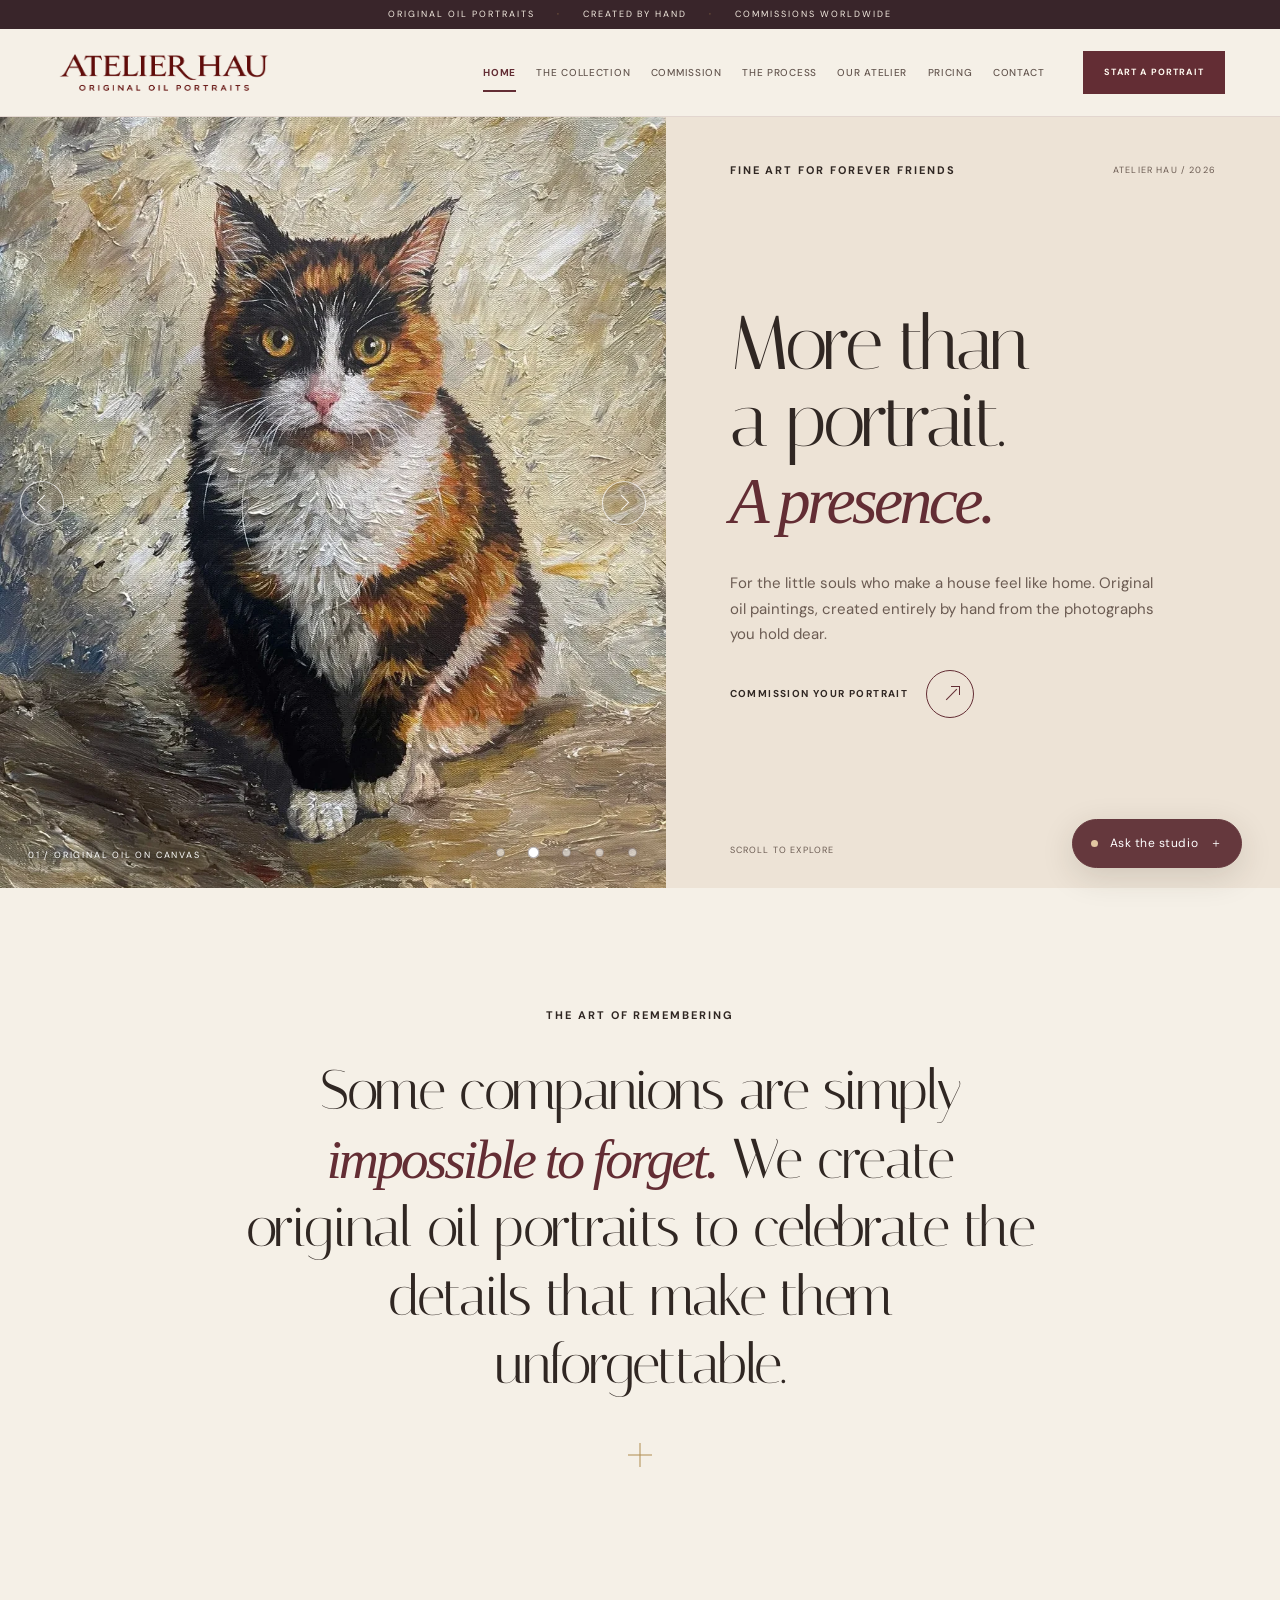
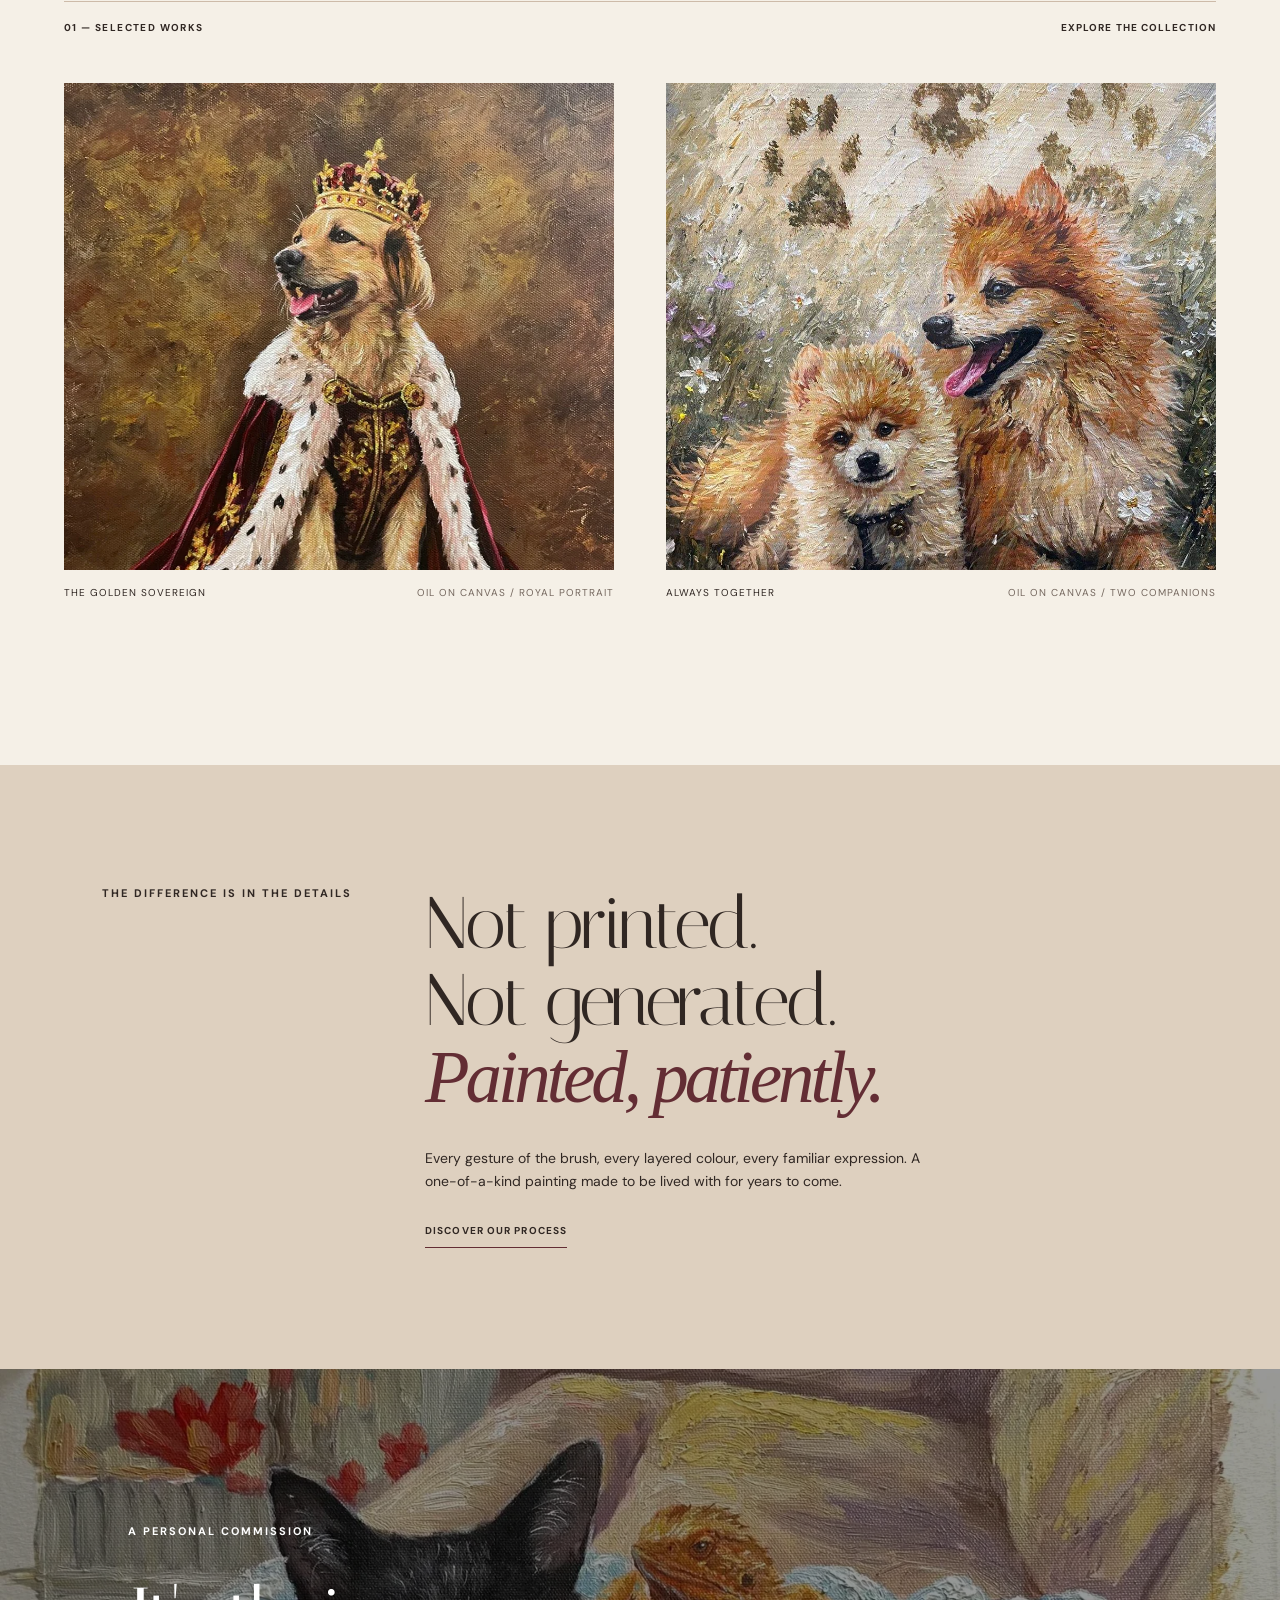
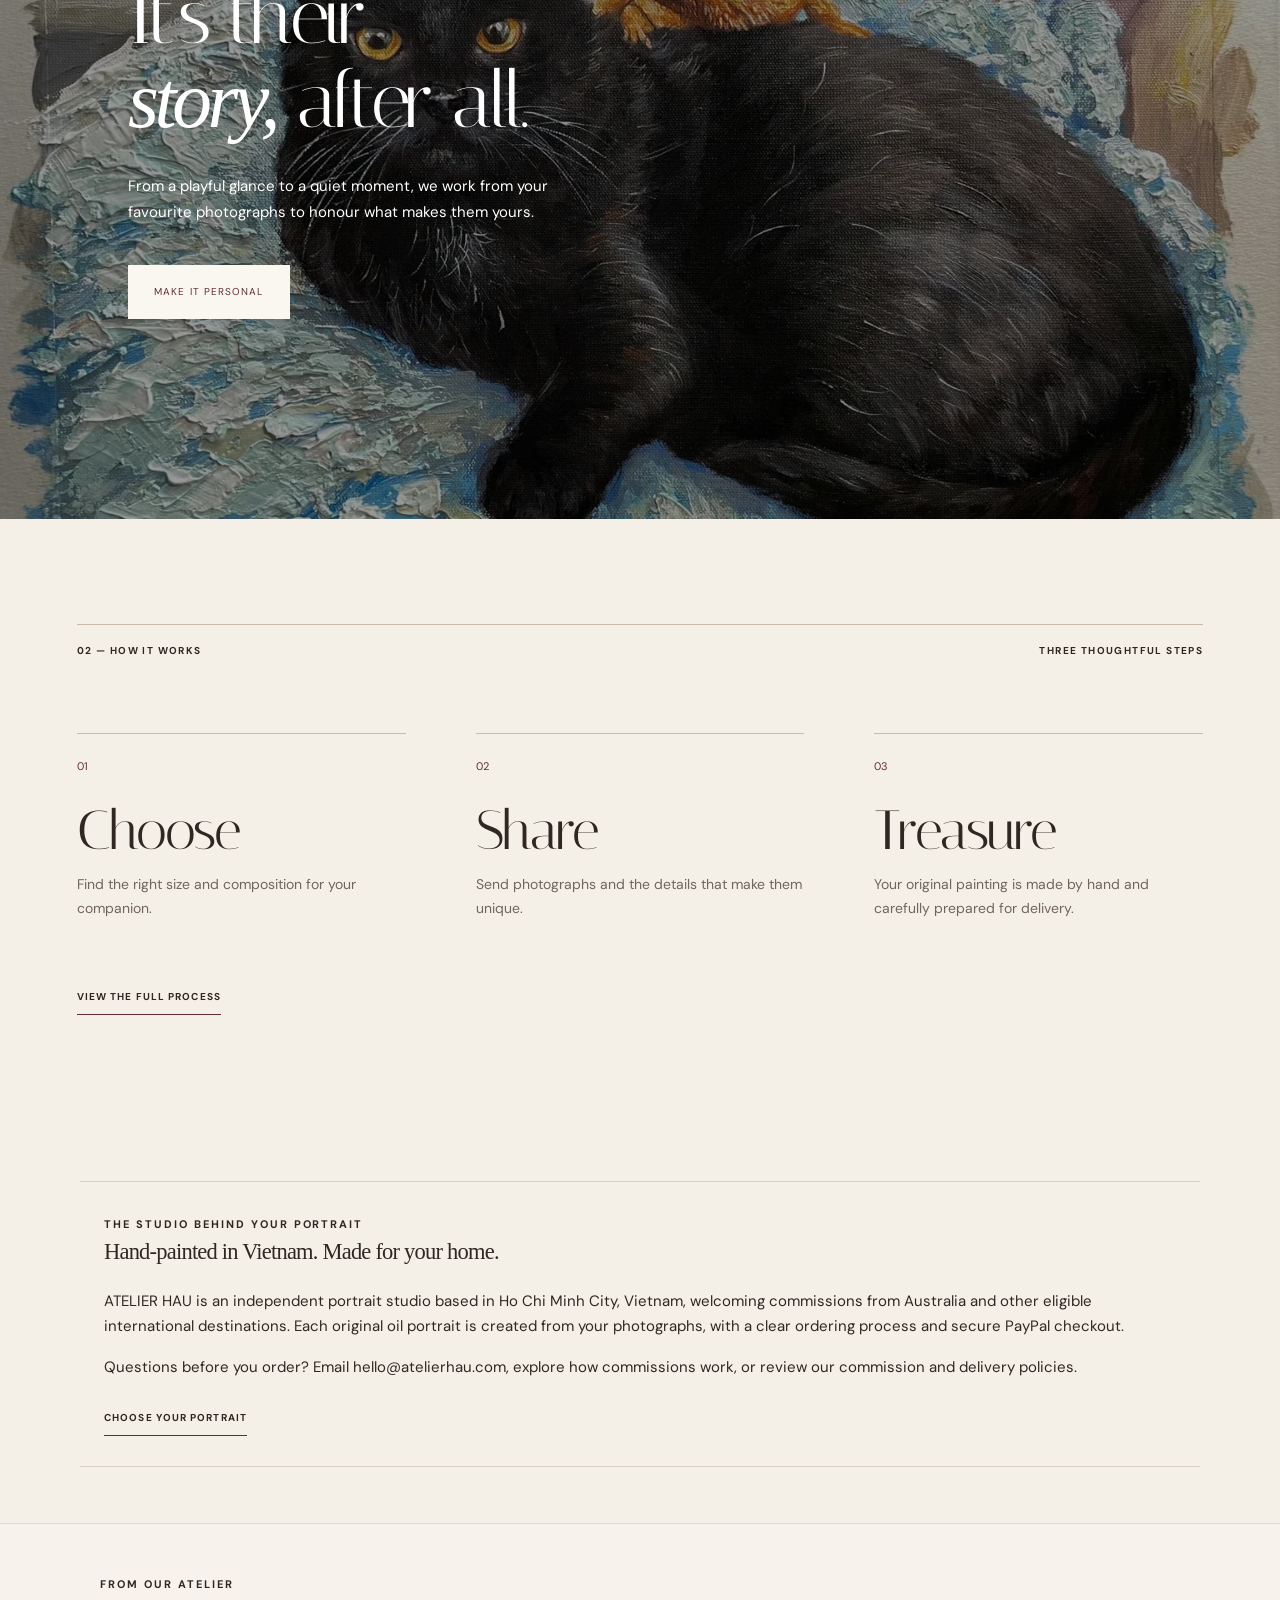
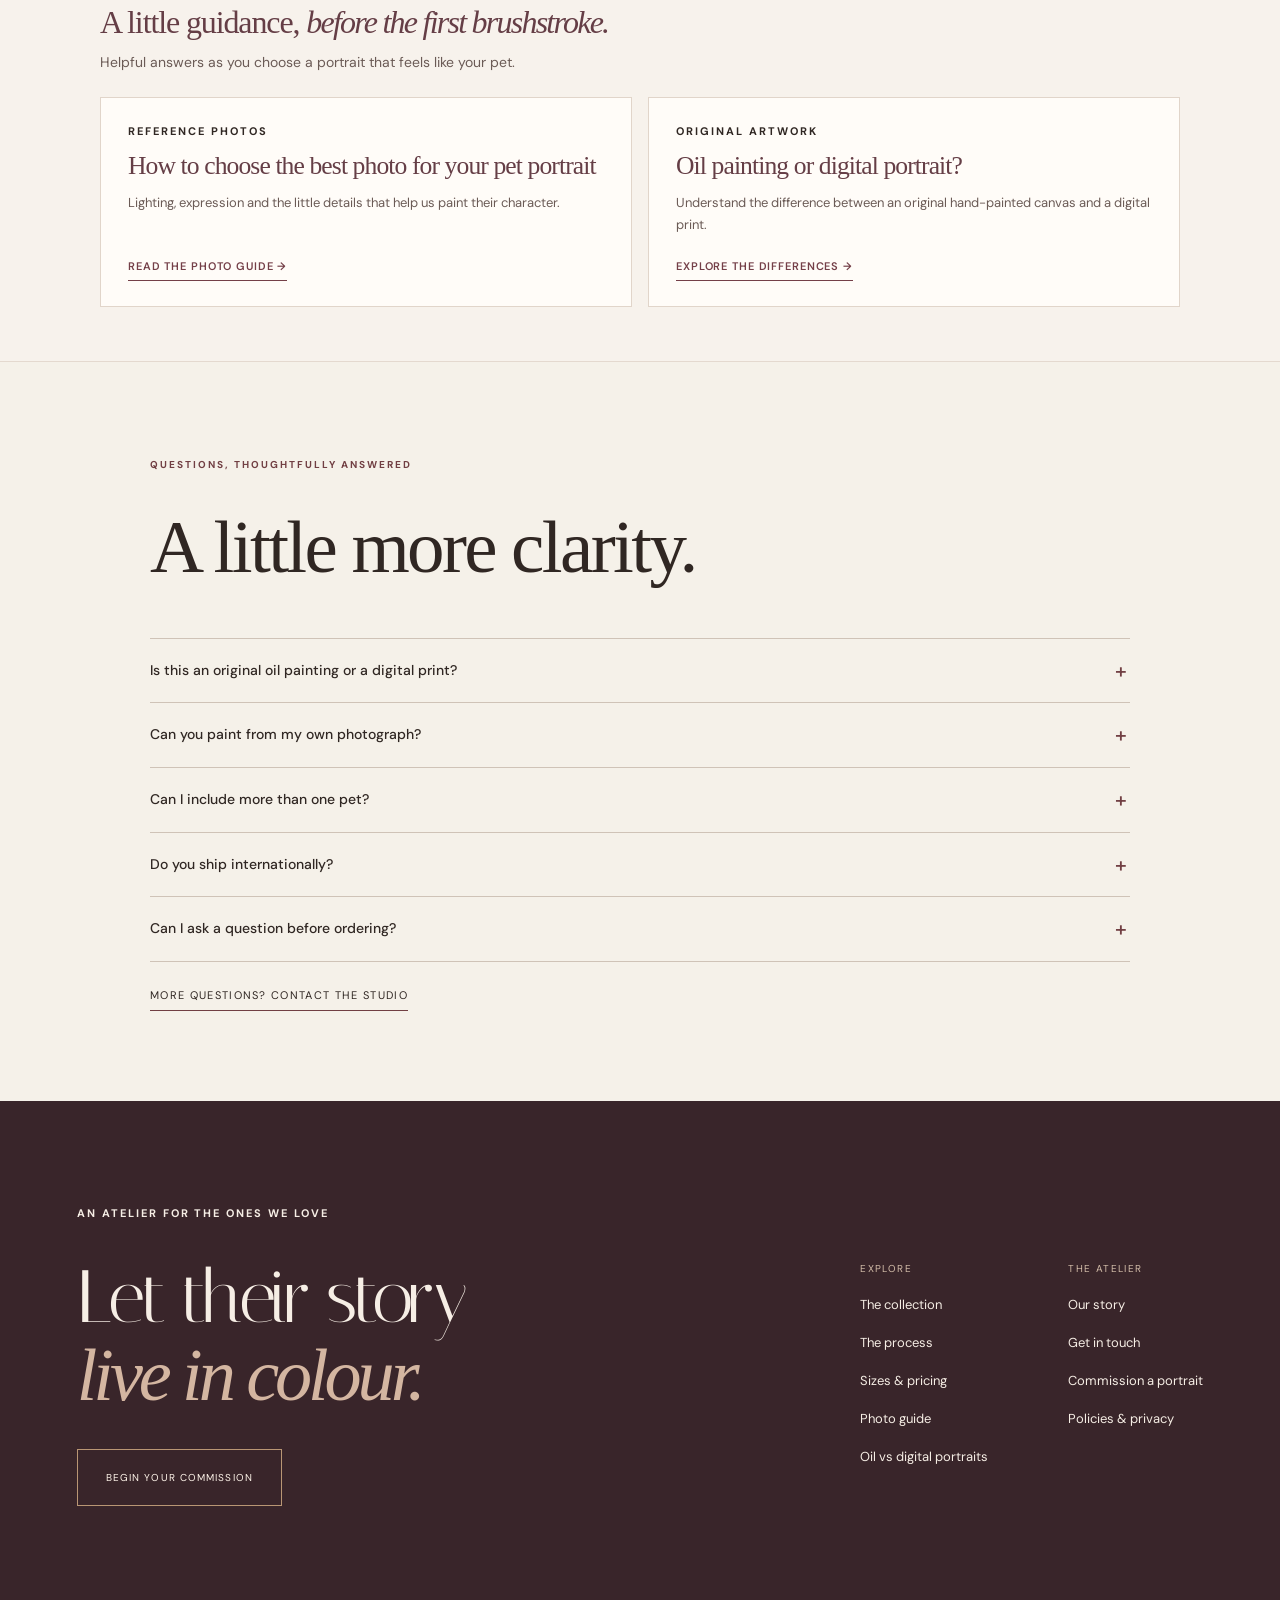
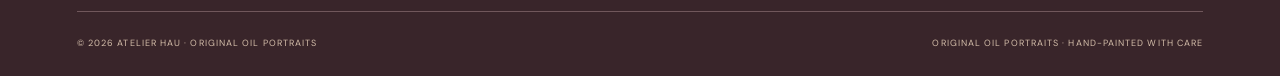
==== commit d0387091: "Add canonical ATELIER HAU brand favicon to index.html" ====
--- a/index.html
+++ b/index.html
@@ -1 +1 @@
-<!doctype html><html lang="en"><head><meta charset="utf-8"><meta name="viewport" content="width=device-width, initial-scale=1"><meta name="theme-color" content="#f2eee6"><meta name="description" content="Commission an original hand-painted oil portrait of your dog or cat from a favourite photo. Explore real artwork, prices in AUD and delivery to Australia."><title>Hand-Painted Oil Pet Portraits from Photos | ATELIER HAU</title><link rel="preconnect" href="https://fonts.googleapis.com"><link rel="preconnect" href="https://fonts.gstatic.com" crossorigin><link href="https://fonts.googleapis.com/css2?family=DM+Sans:wght@400;500;600;700&family=Italiana&display=swap" rel="stylesheet"><link href="style.css?v=20261118-guides-layout-2" rel="stylesheet"><link rel="stylesheet" href="assets/studio-help.css"><link rel="canonical" href="https://atelierhau.com/"><meta property="og:type" content="website"><meta property="og:site_name" content="ATELIER HAU"><meta property="og:title" content="Original Hand-Painted Oil Pet Portraits | ATELIER HAU"><meta property="og:description" content="Custom oil portraits of beloved dogs and cats, painted by hand from your photos. Explore original artwork and commission in AUD."><meta property="og:url" content="https://atelierhau.com/"><meta property="og:image" content="https://atelierhau.com/assets/10-dog-in-garden.jpg"><meta name="twitter:card" content="summary_large_image"><script type="application/ld+json">{"@context":"https://schema.org","@type":"OnlineStore","@id":"https://atelierhau.com/#studio","name":"ATELIER HAU","url":"https://atelierhau.com/","description":"Independent studio in Ho Chi Minh City, Vietnam, creating original hand-painted oil portraits from photographs for international customers.","logo":"https://atelierhau.com/assets/atelier-hau-header-logo.png","email":"hello@atelierhau.com","address":{"@type":"PostalAddress","addressLocality":"Ho Chi Minh City","addressCountry":"VN"},"contactPoint":{"@type":"ContactPoint","contactType":"customer service","email":"hello@atelierhau.com","availableLanguage":"English"},"hasMerchantReturnPolicy":{"@type":"MerchantReturnPolicy","merchantReturnLink":"https://atelierhau.com/policies.html"}}</script></head><body><div class="announcement">ORIGINAL OIL PORTRAITS <span aria-hidden="true">·</span> CREATED BY HAND <span aria-hidden="true">·</span> COMMISSIONS WORLDWIDE</div><header class="site-header"><a class="logo" href="index.html" aria-label="ATELIER HAU home"><img src="assets/atelier-hau-header-logo.png?v=20261109b" alt="ATELIER HAU — Original Oil Portraits" style="width:180px;max-width:100%;height:auto;object-fit:contain"></a><button class="mobile-menu" aria-label="Open navigation" aria-expanded="false"></button><nav class="navigation"><a href="index.html" class="current">Home</a><a href="gallery.html" class="">The collection</a><a href="commission.html" class="">Commission</a><a href="process.html" class="">The process</a><a href="about.html" class="">Our atelier</a><a href="pricing.html" class="">Pricing</a><a href="contact.html" class="">Contact</a></nav><a href="commission.html" class="header-cta">START A PORTRAIT </a></header><main><section class="hero-new"><div class="hero-art"><div class="hero-slideshow" aria-label="A selection of original oil portraits"><img class="hero-slide is-active" src="art/golden-retriever-mountain-garden.webp" alt="Original golden retriever oil portrait in a mountain garden" loading="eager" fetchpriority="high"><img class="hero-slide" src="art/calico-cat-impasto.webp" alt="Original textured oil portrait of a calico cat" loading="lazy"><img class="hero-slide" src="art/royal-golden-retriever.webp" alt="Original royal golden retriever oil portrait" loading="lazy"><img class="hero-slide" src="art/tabby-cat-wildflower-meadow.webp" alt="Original oil portrait of a tabby cat in a wildflower meadow" loading="lazy"><img class="hero-slide" src="art/two-whippet-dogs.webp" alt="Original oil portrait of two whippet dogs" loading="lazy"></div><button type="button" class="hero-slide-arrow hero-slide-prev" aria-label="Previous painting"><span aria-hidden="true">‹</span></button><button type="button" class="hero-slide-arrow hero-slide-next" aria-label="Next painting"><span aria-hidden="true">›</span></button><div class="hero-slide-controls" aria-label="Featured paintings"><button type="button" class="is-active" aria-current="true" aria-label="Show painting 1"></button><button type="button" aria-label="Show painting 2"></button><button type="button" aria-label="Show painting 3"></button><button type="button" aria-label="Show painting 4"></button><button type="button" aria-label="Show painting 5"></button></div><div class="hero-art-credit">01 / ORIGINAL OIL ON CANVAS</div></div><div class="hero-editorial"><div class="hero-top"><span class="eyebrow">FINE ART FOR FOREVER FRIENDS</span><span class="hero-index">ATELIER HAU / 2026</span></div><div class="hero-title"><h1>More than<br>a portrait.<br><em>A presence.</em></h1><p>For the little souls who make a house feel like home. Original oil paintings, created entirely by hand from the photographs you hold dear.</p><a class="round-link" href="commission.html"><span>COMMISSION YOUR PORTRAIT</span><b aria-hidden="true"></b></a></div><div class="hero-bottom"><span>SCROLL TO EXPLORE</span></div></div></section><section class="manifesto"><span class="eyebrow">THE ART OF REMEMBERING</span><p>Some companions are simply <em>impossible to forget.</em> We create original oil portraits to celebrate the details that make them unforgettable.</p><div class="tiny-star" aria-hidden="true"></div></section><section class="editorial-gallery"><div class="section-line"><span>01 — SELECTED WORKS</span><a href="gallery.html">EXPLORE THE COLLECTION</a></div><div class="editorial-pair"><a href="gallery.html" class="pair-a"><img class="" src="art/royal-golden-retriever.webp" alt="Original oil portrait of a golden retriever wearing a royal crown and burgundy robe" loading="lazy"><div class="art-meta"><span>THE GOLDEN SOVEREIGN</span><span>OIL ON CANVAS / ROYAL PORTRAIT</span></div></a><a href="gallery.html" class="pair-b"><img class="" src="assets/08-two-pomeranians.jpg" alt="Original oil painting of two Pomeranians" loading="lazy"><div class="art-meta"><span>ALWAYS TOGETHER</span><span>OIL ON CANVAS / TWO COMPANIONS</span></div></a></div></section><section class="quote-block"><span class="eyebrow">THE DIFFERENCE IS IN THE DETAILS</span><div><h2>Not printed.<br>Not generated.<br><em>Painted, patiently.</em></h2><p>Every gesture of the brush, every layered colour, every familiar expression. A one-of-a-kind painting made to be lived with for years to come.</p><a class="underline-link" href="process.html">DISCOVER OUR PROCESS</a></div></section><section class="image-story"><img class="" src="art/black-cat-on-blue-blanket.webp" alt="Original black cat portrait on a blue blanket" loading="lazy"><div class="image-story-copy"><span class="eyebrow">A PERSONAL COMMISSION</span><h2>It's their<br><em>story,</em> after all.</h2><p>From a playful glance to a quiet moment, we work from your favourite photographs to honour what makes them yours.</p><a href="commission.html" class="pill-light">MAKE IT PERSONAL</a></div></section><section class="steps-preview"><div class="section-line"><span>02 — HOW IT WORKS</span><span>THREE THOUGHTFUL STEPS</span></div><div class="steps-row"><div><span>01</span><h3>Choose</h3><p>Find the right size and composition for your companion.</p></div><div><span>02</span><h3>Share</h3><p>Send photographs and the details that make them unique.</p></div><div><span>03</span><h3>Treasure</h3><p>Your original painting is made by hand and carefully prepared for delivery.</p></div></div><a href="process.html" class="underline-link">VIEW THE FULL PROCESS</a></section><section class="studio-trust" aria-label="Our studio and customer support" style="max-width:1120px;margin:56px auto;padding:30px 24px;border-top:1px solid #d9cfc5;border-bottom:1px solid #d9cfc5"><span class="eyebrow">THE STUDIO BEHIND YOUR PORTRAIT</span><h2 style="font-family:Georgia,serif;font-weight:400">Hand-painted in Vietnam. Made for your home.</h2><p>ATELIER HAU is an independent portrait studio based in Ho Chi Minh City, Vietnam, welcoming commissions from Australia and other eligible international destinations. Each original oil portrait is created from your photographs, with a clear ordering process and secure PayPal checkout.</p><p>Questions before you order? Email <a href="mailto:hello@atelierhau.com">hello@atelierhau.com</a>, explore <a href="process.html">how commissions work</a>, or review our <a href="policies.html">commission and delivery policies</a>.</p><a class="underline-link" href="commission.html">CHOOSE YOUR PORTRAIT</a></section><section class="ah-guides" aria-labelledby="ah-guides-heading"><div class="ah-guides-inner"><div class="ah-guides-intro"><span class="eyebrow">FROM OUR ATELIER</span><h2 id="ah-guides-heading">A little guidance, <em>before the first brushstroke.</em></h2><p>Helpful answers as you choose a portrait that feels like your pet.</p></div><div class="ah-guide-grid"><article class="ah-guide-card"><span class="eyebrow">REFERENCE PHOTOS</span><h3><a href="pet-portrait-photo-guide.html">How to choose the best photo for your pet portrait</a></h3><p>Lighting, expression and the little details that help us paint their character.</p><a class="ah-guide-read" href="pet-portrait-photo-guide.html">READ THE PHOTO GUIDE <span aria-hidden="true">→</span></a></article><article class="ah-guide-card"><span class="eyebrow">ORIGINAL ARTWORK</span><h3><a href="oil-vs-digital-pet-portrait.html">Oil painting or digital portrait?</a></h3><p>Understand the difference between an original hand-painted canvas and a digital print.</p><a class="ah-guide-read" href="oil-vs-digital-pet-portrait.html">EXPLORE THE DIFFERENCES <span aria-hidden="true">→</span></a></article></div></div></section><section class="ah-faq" aria-labelledby="ah-faq-title"><div class="ah-faq-inner"><span class="ah-faq-kicker">Questions, thoughtfully answered</span><h2 id="ah-faq-title">A little more clarity.</h2><details><summary>Is this an original oil painting or a digital print?</summary><p>Every commissioned portrait is painted by hand in oils on canvas. It is not a digital print. <a href="oil-vs-digital-pet-portrait.html">Compare oil paintings with digital portraits</a>.</p></details><details><summary>Can you paint from my own photograph?</summary><p>Yes. Your favourite photographs are the starting point for your custom portrait. We can discuss which image will work best. Read our <a href="pet-portrait-photo-guide.html">guide to choosing a pet portrait photo</a>.</p></details><details><summary>Can I include more than one pet?</summary><p>Yes. Choose the number of pets in the commission form to see the available options and estimated price.</p></details><details><summary>Do you ship internationally?</summary><p>We welcome international enquiries. Shipping eligibility, timing and any applicable import charges are confirmed for your destination before payment.</p></details><details><summary>Can I ask a question before ordering?</summary><p>Of course. Use our contact form and we'll reply by email to discuss your portrait.</p></details><a class="ah-faq-more" href="contact.html">More questions? Contact the studio</a></div></section></main><footer class="footer"><div class="footer-top"><div><span class="eyebrow">AN ATELIER FOR THE ONES WE LOVE</span><h2>Let their story<br><em>live in colour.</em></h2><a href="commission.html" class="footer-button">BEGIN YOUR COMMISSION</a></div><div class="footer-links"><div><span>EXPLORE</span><a href="gallery.html">The collection</a><a href="process.html">The process</a><a href="pricing.html">Sizes & pricing</a><a href="pet-portrait-photo-guide.html">Photo guide</a><a href="oil-vs-digital-pet-portrait.html">Oil vs digital portraits</a></div><div><span>THE ATELIER</span><a href="about.html">Our story</a><a href="contact.html">Get in touch</a><a href="commission.html">Commission a portrait</a><a href="policies.html">Policies &amp; privacy</a></div></div></div><div class="footer-bottom"><span>© 2026 ATELIER HAU · ORIGINAL OIL PORTRAITS</span><span>ORIGINAL OIL PORTRAITS · HAND-PAINTED WITH CARE</span></div></footer><div class="lightbox" role="dialog" aria-label="Artwork enlarged" aria-modal="true"><button class="lightbox-close" aria-label="Close">×</button><img alt="Enlarged artwork"></div><script src="site.js" defer></script><script src="assets/studio-help.js" defer></script><script src="assets/analytics.js" defer></script></body></html>+<!doctype html><html lang="en"><head><meta charset="utf-8"><meta name="viewport" content="width=device-width, initial-scale=1"><meta name="theme-color" content="#f2eee6"><meta name="description" content="Commission an original hand-painted oil portrait of your dog or cat from a favourite photo. Explore real artwork, prices in AUD and delivery to Australia."><title>Hand-Painted Oil Pet Portraits from Photos | ATELIER HAU</title><link rel="preconnect" href="https://fonts.googleapis.com"><link rel="preconnect" href="https://fonts.gstatic.com" crossorigin><link href="https://fonts.googleapis.com/css2?family=DM+Sans:wght@400;500;600;700&family=Italiana&display=swap" rel="stylesheet"><link href="style.css?v=20261118-guides-layout-2" rel="stylesheet"><link rel="stylesheet" href="assets/studio-help.css"><link rel="canonical" href="https://atelierhau.com/"><meta property="og:type" content="website"><meta property="og:site_name" content="ATELIER HAU"><meta property="og:title" content="Original Hand-Painted Oil Pet Portraits | ATELIER HAU"><meta property="og:description" content="Custom oil portraits of beloved dogs and cats, painted by hand from your photos. Explore original artwork and commission in AUD."><meta property="og:url" content="https://atelierhau.com/"><meta property="og:image" content="https://atelierhau.com/assets/10-dog-in-garden.jpg"><meta name="twitter:card" content="summary_large_image"><script type="application/ld+json">{"@context":"https://schema.org","@type":"OnlineStore","@id":"https://atelierhau.com/#studio","name":"ATELIER HAU","url":"https://atelierhau.com/","description":"Independent studio in Ho Chi Minh City, Vietnam, creating original hand-painted oil portraits from photographs for international customers.","logo":"https://atelierhau.com/assets/atelier-hau-header-logo.png","email":"hello@atelierhau.com","address":{"@type":"PostalAddress","addressLocality":"Ho Chi Minh City","addressCountry":"VN"},"contactPoint":{"@type":"ContactPoint","contactType":"customer service","email":"hello@atelierhau.com","availableLanguage":"English"},"hasMerchantReturnPolicy":{"@type":"MerchantReturnPolicy","merchantReturnLink":"https://atelierhau.com/policies.html"}}</script><link rel="icon" type="image/png" sizes="any" href="/assets/atelier-hau-header-logo.png?v=20261121"></head><body><div class="announcement">ORIGINAL OIL PORTRAITS <span aria-hidden="true">·</span> CREATED BY HAND <span aria-hidden="true">·</span> COMMISSIONS WORLDWIDE</div><header class="site-header"><a class="logo" href="index.html" aria-label="ATELIER HAU home"><img src="assets/atelier-hau-header-logo.png?v=20261109b" alt="ATELIER HAU — Original Oil Portraits" style="width:180px;max-width:100%;height:auto;object-fit:contain"></a><button class="mobile-menu" aria-label="Open navigation" aria-expanded="false"></button><nav class="navigation"><a href="index.html" class="current">Home</a><a href="gallery.html" class="">The collection</a><a href="commission.html" class="">Commission</a><a href="process.html" class="">The process</a><a href="about.html" class="">Our atelier</a><a href="pricing.html" class="">Pricing</a><a href="contact.html" class="">Contact</a></nav><a href="commission.html" class="header-cta">START A PORTRAIT </a></header><main><section class="hero-new"><div class="hero-art"><div class="hero-slideshow" aria-label="A selection of original oil portraits"><img class="hero-slide is-active" src="art/golden-retriever-mountain-garden.webp" alt="Original golden retriever oil portrait in a mountain garden" loading="eager" fetchpriority="high"><img class="hero-slide" src="art/calico-cat-impasto.webp" alt="Original textured oil portrait of a calico cat" loading="lazy"><img class="hero-slide" src="art/royal-golden-retriever.webp" alt="Original royal golden retriever oil portrait" loading="lazy"><img class="hero-slide" src="art/tabby-cat-wildflower-meadow.webp" alt="Original oil portrait of a tabby cat in a wildflower meadow" loading="lazy"><img class="hero-slide" src="art/two-whippet-dogs.webp" alt="Original oil portrait of two whippet dogs" loading="lazy"></div><button type="button" class="hero-slide-arrow hero-slide-prev" aria-label="Previous painting"><span aria-hidden="true">‹</span></button><button type="button" class="hero-slide-arrow hero-slide-next" aria-label="Next painting"><span aria-hidden="true">›</span></button><div class="hero-slide-controls" aria-label="Featured paintings"><button type="button" class="is-active" aria-current="true" aria-label="Show painting 1"></button><button type="button" aria-label="Show painting 2"></button><button type="button" aria-label="Show painting 3"></button><button type="button" aria-label="Show painting 4"></button><button type="button" aria-label="Show painting 5"></button></div><div class="hero-art-credit">01 / ORIGINAL OIL ON CANVAS</div></div><div class="hero-editorial"><div class="hero-top"><span class="eyebrow">FINE ART FOR FOREVER FRIENDS</span><span class="hero-index">ATELIER HAU / 2026</span></div><div class="hero-title"><h1>More than<br>a portrait.<br><em>A presence.</em></h1><p>For the little souls who make a house feel like home. Original oil paintings, created entirely by hand from the photographs you hold dear.</p><a class="round-link" href="commission.html"><span>COMMISSION YOUR PORTRAIT</span><b aria-hidden="true"></b></a></div><div class="hero-bottom"><span>SCROLL TO EXPLORE</span></div></div></section><section class="manifesto"><span class="eyebrow">THE ART OF REMEMBERING</span><p>Some companions are simply <em>impossible to forget.</em> We create original oil portraits to celebrate the details that make them unforgettable.</p><div class="tiny-star" aria-hidden="true"></div></section><section class="editorial-gallery"><div class="section-line"><span>01 — SELECTED WORKS</span><a href="gallery.html">EXPLORE THE COLLECTION</a></div><div class="editorial-pair"><a href="gallery.html" class="pair-a"><img class="" src="art/royal-golden-retriever.webp" alt="Original oil portrait of a golden retriever wearing a royal crown and burgundy robe" loading="lazy"><div class="art-meta"><span>THE GOLDEN SOVEREIGN</span><span>OIL ON CANVAS / ROYAL PORTRAIT</span></div></a><a href="gallery.html" class="pair-b"><img class="" src="assets/08-two-pomeranians.jpg" alt="Original oil painting of two Pomeranians" loading="lazy"><div class="art-meta"><span>ALWAYS TOGETHER</span><span>OIL ON CANVAS / TWO COMPANIONS</span></div></a></div></section><section class="quote-block"><span class="eyebrow">THE DIFFERENCE IS IN THE DETAILS</span><div><h2>Not printed.<br>Not generated.<br><em>Painted, patiently.</em></h2><p>Every gesture of the brush, every layered colour, every familiar expression. A one-of-a-kind painting made to be lived with for years to come.</p><a class="underline-link" href="process.html">DISCOVER OUR PROCESS</a></div></section><section class="image-story"><img class="" src="art/black-cat-on-blue-blanket.webp" alt="Original black cat portrait on a blue blanket" loading="lazy"><div class="image-story-copy"><span class="eyebrow">A PERSONAL COMMISSION</span><h2>It's their<br><em>story,</em> after all.</h2><p>From a playful glance to a quiet moment, we work from your favourite photographs to honour what makes them yours.</p><a href="commission.html" class="pill-light">MAKE IT PERSONAL</a></div></section><section class="steps-preview"><div class="section-line"><span>02 — HOW IT WORKS</span><span>THREE THOUGHTFUL STEPS</span></div><div class="steps-row"><div><span>01</span><h3>Choose</h3><p>Find the right size and composition for your companion.</p></div><div><span>02</span><h3>Share</h3><p>Send photographs and the details that make them unique.</p></div><div><span>03</span><h3>Treasure</h3><p>Your original painting is made by hand and carefully prepared for delivery.</p></div></div><a href="process.html" class="underline-link">VIEW THE FULL PROCESS</a></section><section class="studio-trust" aria-label="Our studio and customer support" style="max-width:1120px;margin:56px auto;padding:30px 24px;border-top:1px solid #d9cfc5;border-bottom:1px solid #d9cfc5"><span class="eyebrow">THE STUDIO BEHIND YOUR PORTRAIT</span><h2 style="font-family:Georgia,serif;font-weight:400">Hand-painted in Vietnam. Made for your home.</h2><p>ATELIER HAU is an independent portrait studio based in Ho Chi Minh City, Vietnam, welcoming commissions from Australia and other eligible international destinations. Each original oil portrait is created from your photographs, with a clear ordering process and secure PayPal checkout.</p><p>Questions before you order? Email <a href="mailto:hello@atelierhau.com">hello@atelierhau.com</a>, explore <a href="process.html">how commissions work</a>, or review our <a href="policies.html">commission and delivery policies</a>.</p><a class="underline-link" href="commission.html">CHOOSE YOUR PORTRAIT</a></section><section class="ah-guides" aria-labelledby="ah-guides-heading"><div class="ah-guides-inner"><div class="ah-guides-intro"><span class="eyebrow">FROM OUR ATELIER</span><h2 id="ah-guides-heading">A little guidance, <em>before the first brushstroke.</em></h2><p>Helpful answers as you choose a portrait that feels like your pet.</p></div><div class="ah-guide-grid"><article class="ah-guide-card"><span class="eyebrow">REFERENCE PHOTOS</span><h3><a href="pet-portrait-photo-guide.html">How to choose the best photo for your pet portrait</a></h3><p>Lighting, expression and the little details that help us paint their character.</p><a class="ah-guide-read" href="pet-portrait-photo-guide.html">READ THE PHOTO GUIDE <span aria-hidden="true">→</span></a></article><article class="ah-guide-card"><span class="eyebrow">ORIGINAL ARTWORK</span><h3><a href="oil-vs-digital-pet-portrait.html">Oil painting or digital portrait?</a></h3><p>Understand the difference between an original hand-painted canvas and a digital print.</p><a class="ah-guide-read" href="oil-vs-digital-pet-portrait.html">EXPLORE THE DIFFERENCES <span aria-hidden="true">→</span></a></article></div></div></section><section class="ah-faq" aria-labelledby="ah-faq-title"><div class="ah-faq-inner"><span class="ah-faq-kicker">Questions, thoughtfully answered</span><h2 id="ah-faq-title">A little more clarity.</h2><details><summary>Is this an original oil painting or a digital print?</summary><p>Every commissioned portrait is painted by hand in oils on canvas. It is not a digital print. <a href="oil-vs-digital-pet-portrait.html">Compare oil paintings with digital portraits</a>.</p></details><details><summary>Can you paint from my own photograph?</summary><p>Yes. Your favourite photographs are the starting point for your custom portrait. We can discuss which image will work best. Read our <a href="pet-portrait-photo-guide.html">guide to choosing a pet portrait photo</a>.</p></details><details><summary>Can I include more than one pet?</summary><p>Yes. Choose the number of pets in the commission form to see the available options and estimated price.</p></details><details><summary>Do you ship internationally?</summary><p>We welcome international enquiries. Shipping eligibility, timing and any applicable import charges are confirmed for your destination before payment.</p></details><details><summary>Can I ask a question before ordering?</summary><p>Of course. Use our contact form and we'll reply by email to discuss your portrait.</p></details><a class="ah-faq-more" href="contact.html">More questions? Contact the studio</a></div></section></main><footer class="footer"><div class="footer-top"><div><span class="eyebrow">AN ATELIER FOR THE ONES WE LOVE</span><h2>Let their story<br><em>live in colour.</em></h2><a href="commission.html" class="footer-button">BEGIN YOUR COMMISSION</a></div><div class="footer-links"><div><span>EXPLORE</span><a href="gallery.html">The collection</a><a href="process.html">The process</a><a href="pricing.html">Sizes & pricing</a><a href="pet-portrait-photo-guide.html">Photo guide</a><a href="oil-vs-digital-pet-portrait.html">Oil vs digital portraits</a></div><div><span>THE ATELIER</span><a href="about.html">Our story</a><a href="contact.html">Get in touch</a><a href="commission.html">Commission a portrait</a><a href="policies.html">Policies &amp; privacy</a></div></div></div><div class="footer-bottom"><span>© 2026 ATELIER HAU · ORIGINAL OIL PORTRAITS</span><span>ORIGINAL OIL PORTRAITS · HAND-PAINTED WITH CARE</span></div></footer><div class="lightbox" role="dialog" aria-label="Artwork enlarged" aria-modal="true"><button class="lightbox-close" aria-label="Close">×</button><img alt="Enlarged artwork"></div><script src="site.js" defer></script><script src="assets/studio-help.js" defer></script><script src="assets/analytics.js" defer></script></body></html>
--- a/style.css
+++ b/style.css
@@ -529,3 +529,16 @@
 
 /* Editorial discovery: keep guides below the main commission journey. */
 .ah-guides{background:#f8f4ee;padding:68px 6%;border-top:1px solid #e7ded6}.ah-guides-inner{max-width:1120px;margin:auto}.ah-guides-intro{max-width:690px;margin-bottom:28px}.ah-guides-intro h2{font:normal clamp(28px,3.5vw,44px) Georgia,serif;color:#653e46;margin:12px 0}.ah-guides-intro h2 em{font-weight:400}.ah-guides-intro p,.ah-guide-card p,.ah-guides-cta{color:#6b5b56;line-height:1.7}.ah-guide-grid{display:grid;grid-template-columns:repeat(2,minmax(0,1fr));gap:22px}.ah-guide-card{background:#fff;padding:32px;border:1px solid #e8dfd8}.ah-guide-card h3{font:normal clamp(22px,2.3vw,30px) Georgia,serif;margin:12px 0;color:#653e46}.ah-guide-card h3 a{color:inherit;text-decoration:none}.ah-guide-card h3 a:hover{text-decoration:underline;text-underline-offset:4px}.ah-guide-read{display:inline-block;margin-top:14px;font-size:12px;letter-spacing:.08em;font-weight:600;color:#743f48;text-decoration:none;border-bottom:1px solid #743f48;padding-bottom:5px}.ah-guides-cta{margin:26px 0 0}.ah-guides-cta a{color:#743f48;text-underline-offset:3px}@media(max-width:700px){.ah-guides{padding:46px 6%}.ah-guide-grid{grid-template-columns:1fr;gap:14px}.ah-guide-card{padding:25px}}
+
+/* Homepage reading guides: restrained two-column editorial layout. */
+body .ah-guides{display:block;box-sizing:border-box;width:100%;margin:0;padding:48px max(24px,6vw) 54px;background:#f7f2ec;border-top:1px solid #e4d9cf;border-bottom:1px solid #e4d9cf}
+body .ah-guides-inner{width:100%;max-width:1080px;margin:0 auto}
+body .ah-guides-intro{margin:0 0 22px;max-width:720px}
+body .ah-guides-intro h2{font-family:Georgia,serif;font-weight:400;font-size:clamp(25px,2.5vw,36px);line-height:1.2;margin:8px 0 10px}
+body .ah-guides-intro p{margin:0;font-size:14px}
+body .ah-guide-grid{display:grid;grid-template-columns:repeat(2,minmax(0,1fr));gap:16px;align-items:stretch}
+body .ah-guide-card{box-sizing:border-box;min-width:0;min-height:210px;display:flex;flex-direction:column;align-items:flex-start;padding:25px 27px;background:#fffcf8;border:1px solid #e1d5ca}
+body .ah-guide-card h3{font-family:Georgia,serif;font-weight:400;font-size:clamp(21px,2vw,27px);line-height:1.25;margin:10px 0}
+body .ah-guide-card p{font-size:13px;line-height:1.65;margin:0 0 16px}
+body .ah-guide-read{margin-top:auto;font-size:11px}
+@media(max-width:700px){body .ah-guides{padding:38px 20px 42px}body .ah-guide-grid{grid-template-columns:1fr;gap:12px}body .ah-guide-card{min-height:0;padding:23px}body .ah-guides-intro h2{font-size:29px}}
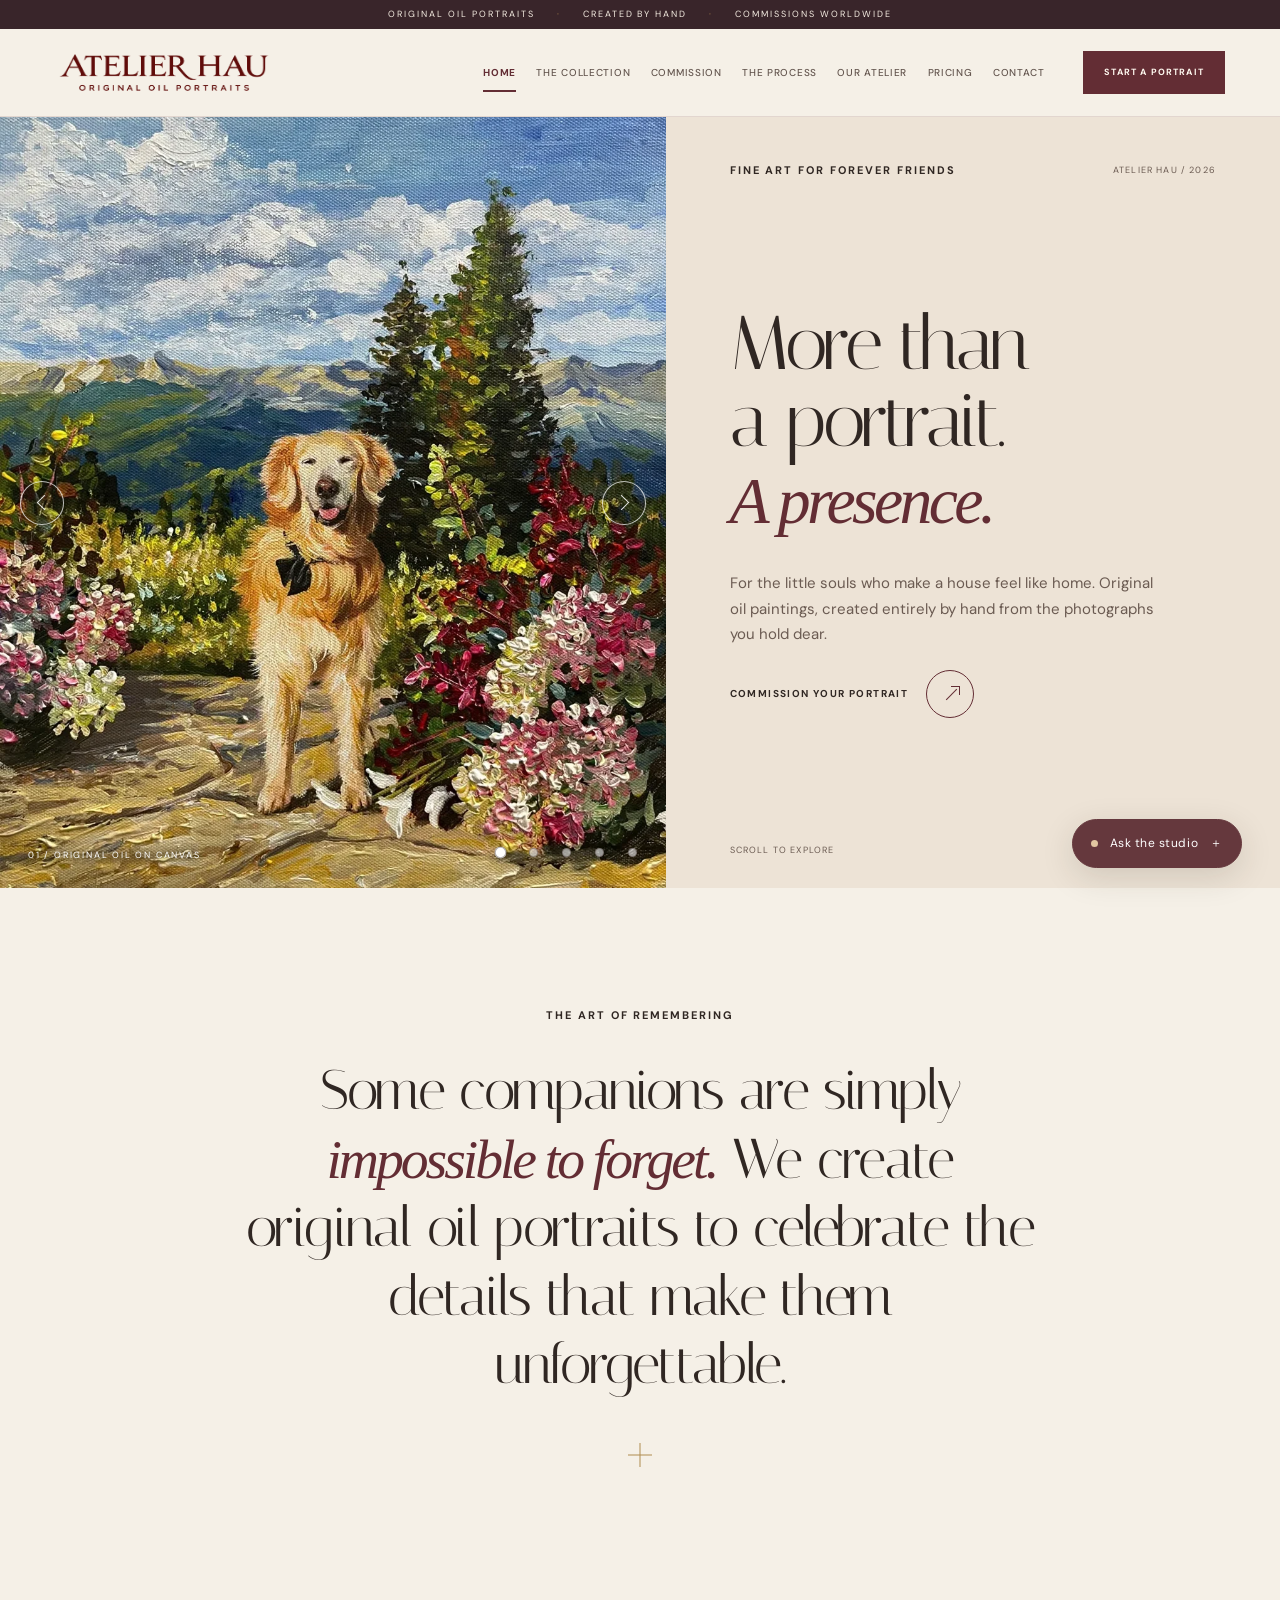
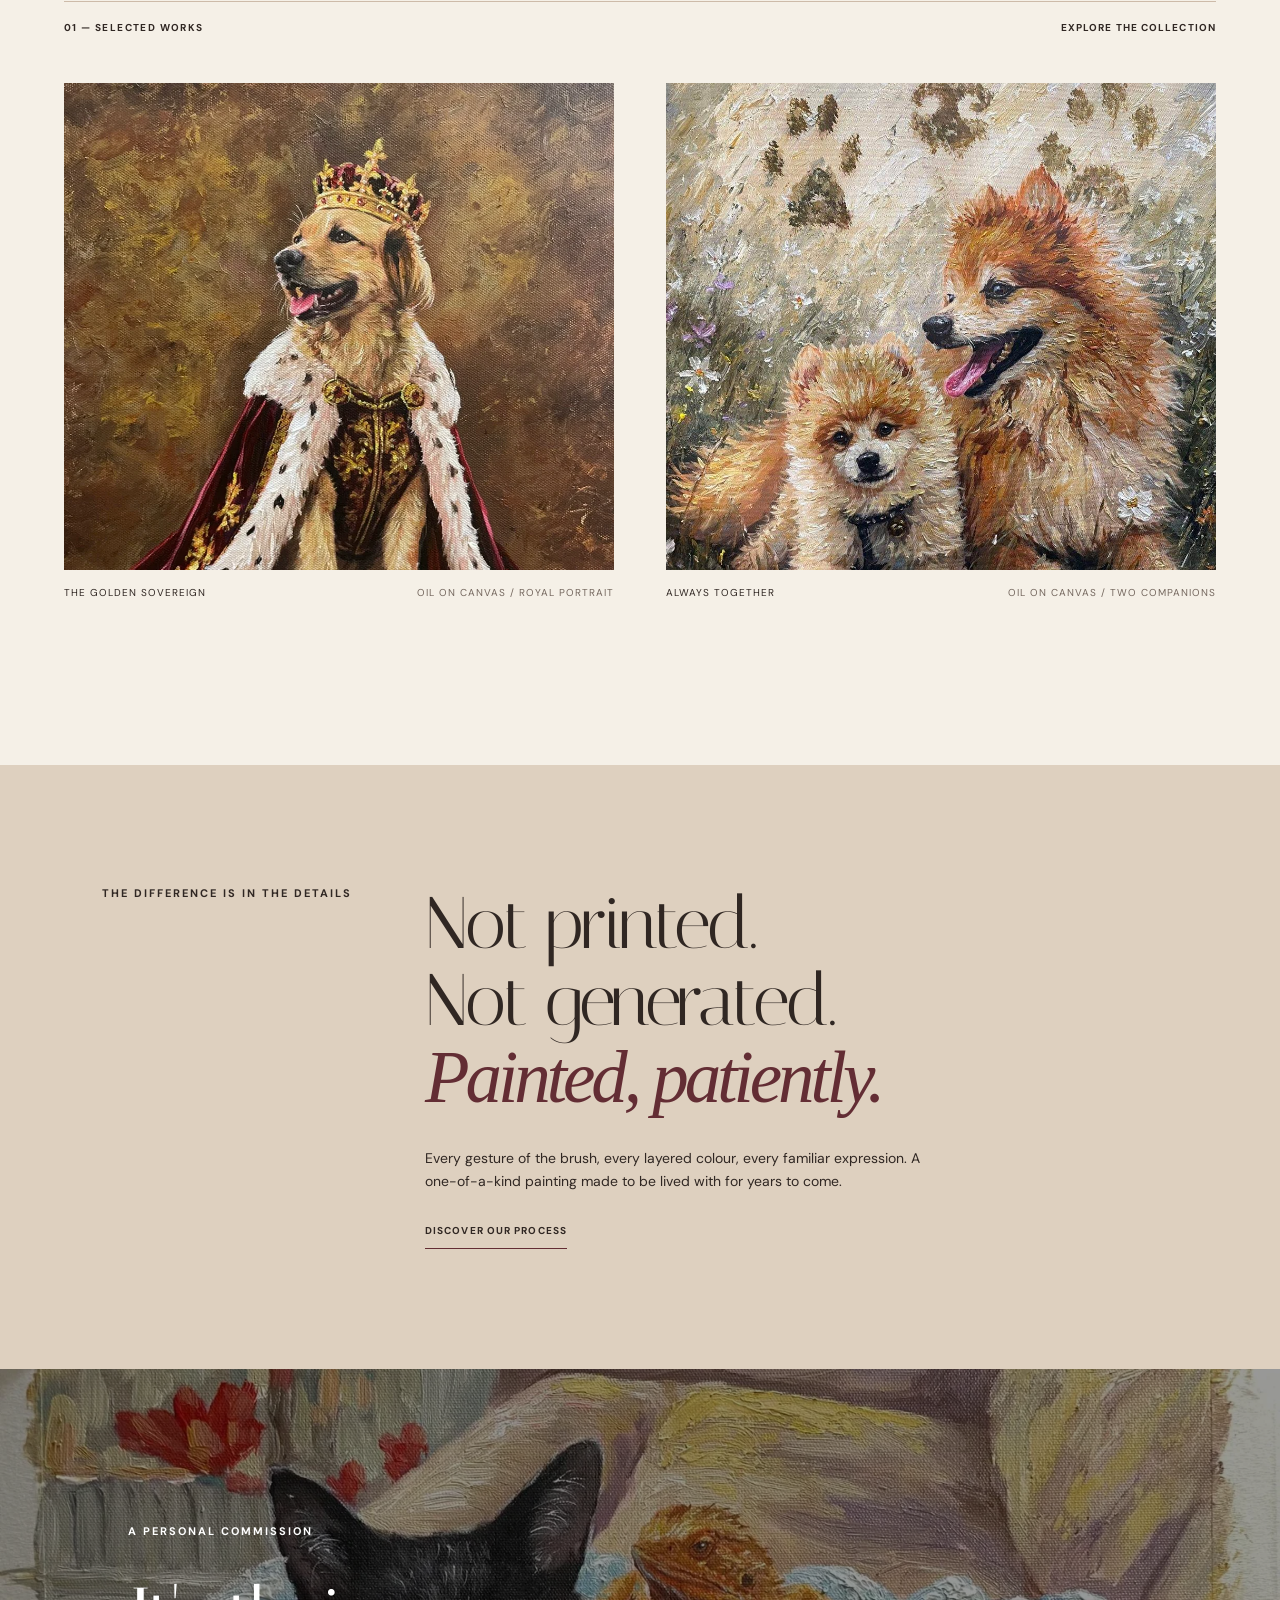
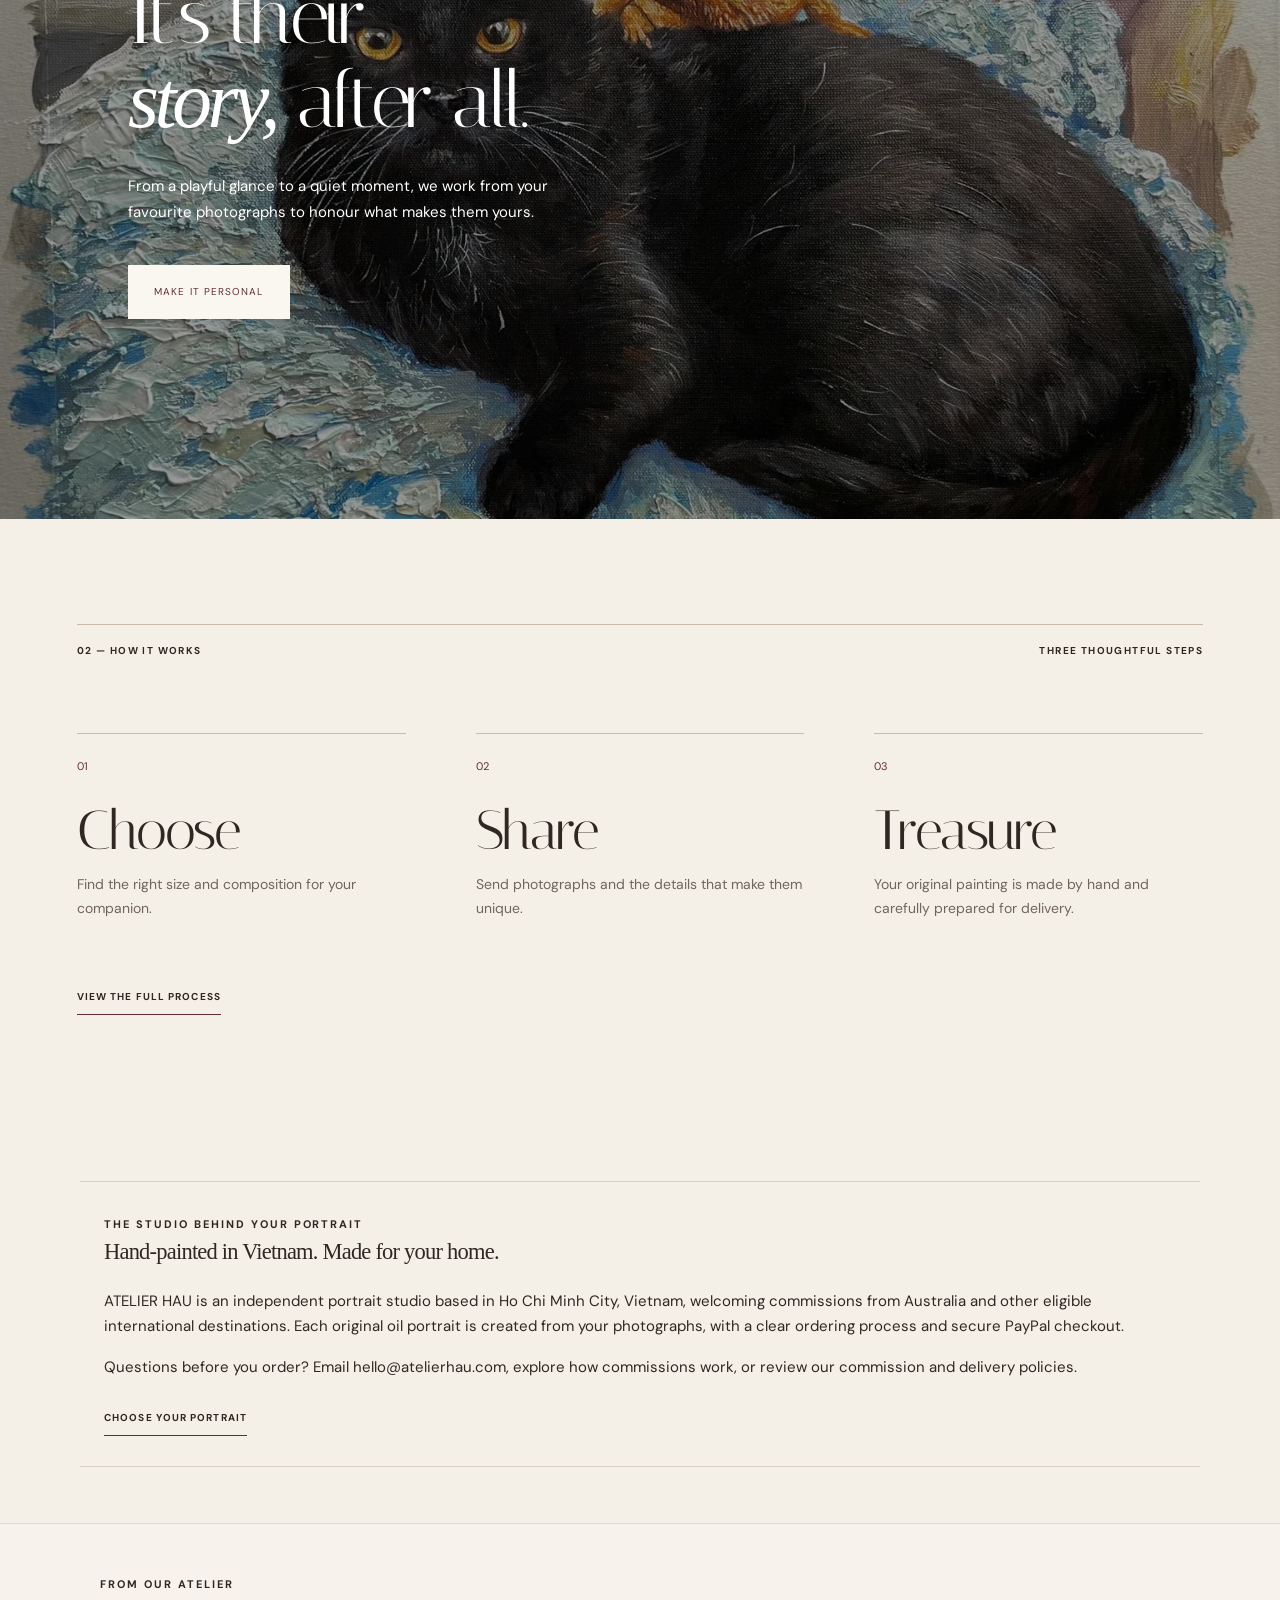
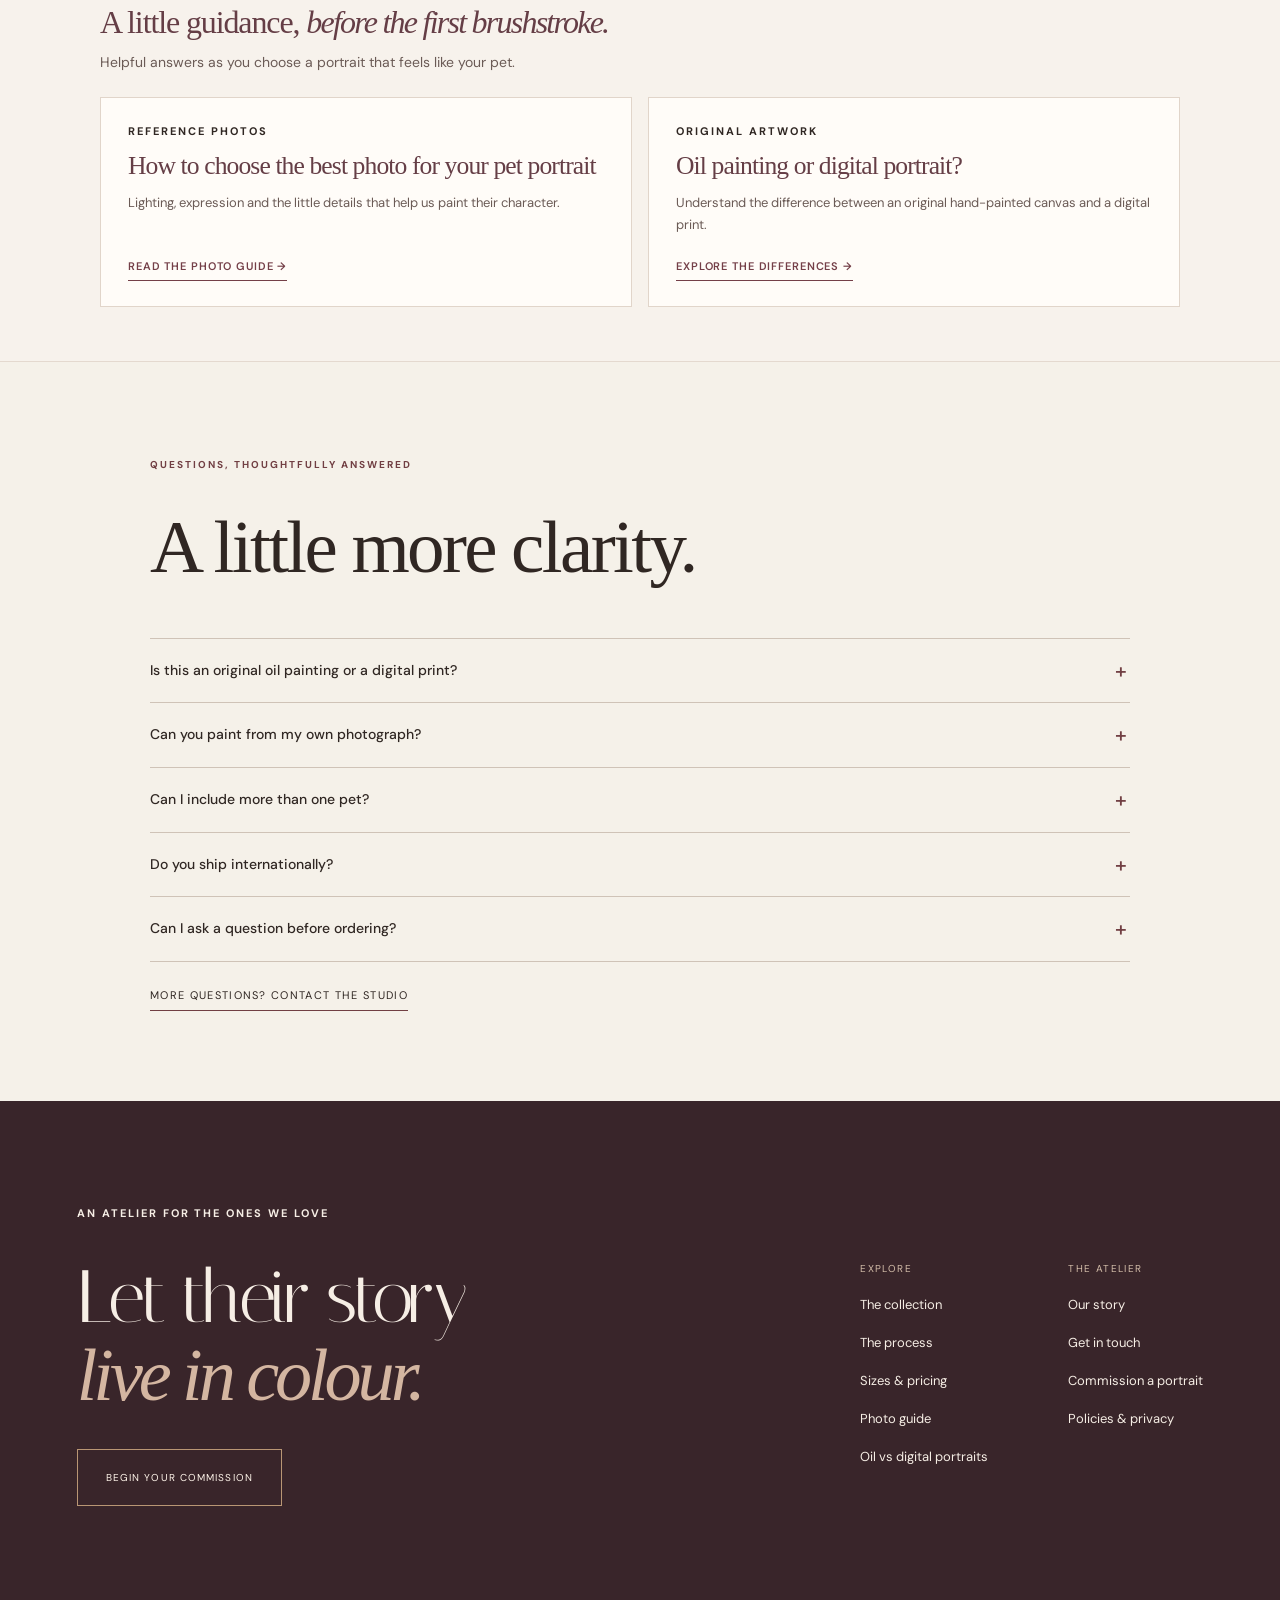
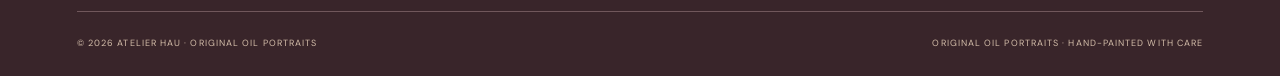
==== commit 61297ee4: "Use square ATELIER HAU monogram favicon on index.html" ====
--- a/index.html
+++ b/index.html
@@ -1 +1 @@
-<!doctype html><html lang="en"><head><meta charset="utf-8"><meta name="viewport" content="width=device-width, initial-scale=1"><meta name="theme-color" content="#f2eee6"><meta name="description" content="Commission an original hand-painted oil portrait of your dog or cat from a favourite photo. Explore real artwork, prices in AUD and delivery to Australia."><title>Hand-Painted Oil Pet Portraits from Photos | ATELIER HAU</title><link rel="preconnect" href="https://fonts.googleapis.com"><link rel="preconnect" href="https://fonts.gstatic.com" crossorigin><link href="https://fonts.googleapis.com/css2?family=DM+Sans:wght@400;500;600;700&family=Italiana&display=swap" rel="stylesheet"><link href="style.css?v=20261118-guides-layout-2" rel="stylesheet"><link rel="stylesheet" href="assets/studio-help.css"><link rel="canonical" href="https://atelierhau.com/"><meta property="og:type" content="website"><meta property="og:site_name" content="ATELIER HAU"><meta property="og:title" content="Original Hand-Painted Oil Pet Portraits | ATELIER HAU"><meta property="og:description" content="Custom oil portraits of beloved dogs and cats, painted by hand from your photos. Explore original artwork and commission in AUD."><meta property="og:url" content="https://atelierhau.com/"><meta property="og:image" content="https://atelierhau.com/assets/10-dog-in-garden.jpg"><meta name="twitter:card" content="summary_large_image"><script type="application/ld+json">{"@context":"https://schema.org","@type":"OnlineStore","@id":"https://atelierhau.com/#studio","name":"ATELIER HAU","url":"https://atelierhau.com/","description":"Independent studio in Ho Chi Minh City, Vietnam, creating original hand-painted oil portraits from photographs for international customers.","logo":"https://atelierhau.com/assets/atelier-hau-header-logo.png","email":"hello@atelierhau.com","address":{"@type":"PostalAddress","addressLocality":"Ho Chi Minh City","addressCountry":"VN"},"contactPoint":{"@type":"ContactPoint","contactType":"customer service","email":"hello@atelierhau.com","availableLanguage":"English"},"hasMerchantReturnPolicy":{"@type":"MerchantReturnPolicy","merchantReturnLink":"https://atelierhau.com/policies.html"}}</script><link rel="icon" type="image/png" sizes="any" href="/assets/atelier-hau-header-logo.png?v=20261121"></head><body><div class="announcement">ORIGINAL OIL PORTRAITS <span aria-hidden="true">·</span> CREATED BY HAND <span aria-hidden="true">·</span> COMMISSIONS WORLDWIDE</div><header class="site-header"><a class="logo" href="index.html" aria-label="ATELIER HAU home"><img src="assets/atelier-hau-header-logo.png?v=20261109b" alt="ATELIER HAU — Original Oil Portraits" style="width:180px;max-width:100%;height:auto;object-fit:contain"></a><button class="mobile-menu" aria-label="Open navigation" aria-expanded="false"></button><nav class="navigation"><a href="index.html" class="current">Home</a><a href="gallery.html" class="">The collection</a><a href="commission.html" class="">Commission</a><a href="process.html" class="">The process</a><a href="about.html" class="">Our atelier</a><a href="pricing.html" class="">Pricing</a><a href="contact.html" class="">Contact</a></nav><a href="commission.html" class="header-cta">START A PORTRAIT </a></header><main><section class="hero-new"><div class="hero-art"><div class="hero-slideshow" aria-label="A selection of original oil portraits"><img class="hero-slide is-active" src="art/golden-retriever-mountain-garden.webp" alt="Original golden retriever oil portrait in a mountain garden" loading="eager" fetchpriority="high"><img class="hero-slide" src="art/calico-cat-impasto.webp" alt="Original textured oil portrait of a calico cat" loading="lazy"><img class="hero-slide" src="art/royal-golden-retriever.webp" alt="Original royal golden retriever oil portrait" loading="lazy"><img class="hero-slide" src="art/tabby-cat-wildflower-meadow.webp" alt="Original oil portrait of a tabby cat in a wildflower meadow" loading="lazy"><img class="hero-slide" src="art/two-whippet-dogs.webp" alt="Original oil portrait of two whippet dogs" loading="lazy"></div><button type="button" class="hero-slide-arrow hero-slide-prev" aria-label="Previous painting"><span aria-hidden="true">‹</span></button><button type="button" class="hero-slide-arrow hero-slide-next" aria-label="Next painting"><span aria-hidden="true">›</span></button><div class="hero-slide-controls" aria-label="Featured paintings"><button type="button" class="is-active" aria-current="true" aria-label="Show painting 1"></button><button type="button" aria-label="Show painting 2"></button><button type="button" aria-label="Show painting 3"></button><button type="button" aria-label="Show painting 4"></button><button type="button" aria-label="Show painting 5"></button></div><div class="hero-art-credit">01 / ORIGINAL OIL ON CANVAS</div></div><div class="hero-editorial"><div class="hero-top"><span class="eyebrow">FINE ART FOR FOREVER FRIENDS</span><span class="hero-index">ATELIER HAU / 2026</span></div><div class="hero-title"><h1>More than<br>a portrait.<br><em>A presence.</em></h1><p>For the little souls who make a house feel like home. Original oil paintings, created entirely by hand from the photographs you hold dear.</p><a class="round-link" href="commission.html"><span>COMMISSION YOUR PORTRAIT</span><b aria-hidden="true"></b></a></div><div class="hero-bottom"><span>SCROLL TO EXPLORE</span></div></div></section><section class="manifesto"><span class="eyebrow">THE ART OF REMEMBERING</span><p>Some companions are simply <em>impossible to forget.</em> We create original oil portraits to celebrate the details that make them unforgettable.</p><div class="tiny-star" aria-hidden="true"></div></section><section class="editorial-gallery"><div class="section-line"><span>01 — SELECTED WORKS</span><a href="gallery.html">EXPLORE THE COLLECTION</a></div><div class="editorial-pair"><a href="gallery.html" class="pair-a"><img class="" src="art/royal-golden-retriever.webp" alt="Original oil portrait of a golden retriever wearing a royal crown and burgundy robe" loading="lazy"><div class="art-meta"><span>THE GOLDEN SOVEREIGN</span><span>OIL ON CANVAS / ROYAL PORTRAIT</span></div></a><a href="gallery.html" class="pair-b"><img class="" src="assets/08-two-pomeranians.jpg" alt="Original oil painting of two Pomeranians" loading="lazy"><div class="art-meta"><span>ALWAYS TOGETHER</span><span>OIL ON CANVAS / TWO COMPANIONS</span></div></a></div></section><section class="quote-block"><span class="eyebrow">THE DIFFERENCE IS IN THE DETAILS</span><div><h2>Not printed.<br>Not generated.<br><em>Painted, patiently.</em></h2><p>Every gesture of the brush, every layered colour, every familiar expression. A one-of-a-kind painting made to be lived with for years to come.</p><a class="underline-link" href="process.html">DISCOVER OUR PROCESS</a></div></section><section class="image-story"><img class="" src="art/black-cat-on-blue-blanket.webp" alt="Original black cat portrait on a blue blanket" loading="lazy"><div class="image-story-copy"><span class="eyebrow">A PERSONAL COMMISSION</span><h2>It's their<br><em>story,</em> after all.</h2><p>From a playful glance to a quiet moment, we work from your favourite photographs to honour what makes them yours.</p><a href="commission.html" class="pill-light">MAKE IT PERSONAL</a></div></section><section class="steps-preview"><div class="section-line"><span>02 — HOW IT WORKS</span><span>THREE THOUGHTFUL STEPS</span></div><div class="steps-row"><div><span>01</span><h3>Choose</h3><p>Find the right size and composition for your companion.</p></div><div><span>02</span><h3>Share</h3><p>Send photographs and the details that make them unique.</p></div><div><span>03</span><h3>Treasure</h3><p>Your original painting is made by hand and carefully prepared for delivery.</p></div></div><a href="process.html" class="underline-link">VIEW THE FULL PROCESS</a></section><section class="studio-trust" aria-label="Our studio and customer support" style="max-width:1120px;margin:56px auto;padding:30px 24px;border-top:1px solid #d9cfc5;border-bottom:1px solid #d9cfc5"><span class="eyebrow">THE STUDIO BEHIND YOUR PORTRAIT</span><h2 style="font-family:Georgia,serif;font-weight:400">Hand-painted in Vietnam. Made for your home.</h2><p>ATELIER HAU is an independent portrait studio based in Ho Chi Minh City, Vietnam, welcoming commissions from Australia and other eligible international destinations. Each original oil portrait is created from your photographs, with a clear ordering process and secure PayPal checkout.</p><p>Questions before you order? Email <a href="mailto:hello@atelierhau.com">hello@atelierhau.com</a>, explore <a href="process.html">how commissions work</a>, or review our <a href="policies.html">commission and delivery policies</a>.</p><a class="underline-link" href="commission.html">CHOOSE YOUR PORTRAIT</a></section><section class="ah-guides" aria-labelledby="ah-guides-heading"><div class="ah-guides-inner"><div class="ah-guides-intro"><span class="eyebrow">FROM OUR ATELIER</span><h2 id="ah-guides-heading">A little guidance, <em>before the first brushstroke.</em></h2><p>Helpful answers as you choose a portrait that feels like your pet.</p></div><div class="ah-guide-grid"><article class="ah-guide-card"><span class="eyebrow">REFERENCE PHOTOS</span><h3><a href="pet-portrait-photo-guide.html">How to choose the best photo for your pet portrait</a></h3><p>Lighting, expression and the little details that help us paint their character.</p><a class="ah-guide-read" href="pet-portrait-photo-guide.html">READ THE PHOTO GUIDE <span aria-hidden="true">→</span></a></article><article class="ah-guide-card"><span class="eyebrow">ORIGINAL ARTWORK</span><h3><a href="oil-vs-digital-pet-portrait.html">Oil painting or digital portrait?</a></h3><p>Understand the difference between an original hand-painted canvas and a digital print.</p><a class="ah-guide-read" href="oil-vs-digital-pet-portrait.html">EXPLORE THE DIFFERENCES <span aria-hidden="true">→</span></a></article></div></div></section><section class="ah-faq" aria-labelledby="ah-faq-title"><div class="ah-faq-inner"><span class="ah-faq-kicker">Questions, thoughtfully answered</span><h2 id="ah-faq-title">A little more clarity.</h2><details><summary>Is this an original oil painting or a digital print?</summary><p>Every commissioned portrait is painted by hand in oils on canvas. It is not a digital print. <a href="oil-vs-digital-pet-portrait.html">Compare oil paintings with digital portraits</a>.</p></details><details><summary>Can you paint from my own photograph?</summary><p>Yes. Your favourite photographs are the starting point for your custom portrait. We can discuss which image will work best. Read our <a href="pet-portrait-photo-guide.html">guide to choosing a pet portrait photo</a>.</p></details><details><summary>Can I include more than one pet?</summary><p>Yes. Choose the number of pets in the commission form to see the available options and estimated price.</p></details><details><summary>Do you ship internationally?</summary><p>We welcome international enquiries. Shipping eligibility, timing and any applicable import charges are confirmed for your destination before payment.</p></details><details><summary>Can I ask a question before ordering?</summary><p>Of course. Use our contact form and we'll reply by email to discuss your portrait.</p></details><a class="ah-faq-more" href="contact.html">More questions? Contact the studio</a></div></section></main><footer class="footer"><div class="footer-top"><div><span class="eyebrow">AN ATELIER FOR THE ONES WE LOVE</span><h2>Let their story<br><em>live in colour.</em></h2><a href="commission.html" class="footer-button">BEGIN YOUR COMMISSION</a></div><div class="footer-links"><div><span>EXPLORE</span><a href="gallery.html">The collection</a><a href="process.html">The process</a><a href="pricing.html">Sizes & pricing</a><a href="pet-portrait-photo-guide.html">Photo guide</a><a href="oil-vs-digital-pet-portrait.html">Oil vs digital portraits</a></div><div><span>THE ATELIER</span><a href="about.html">Our story</a><a href="contact.html">Get in touch</a><a href="commission.html">Commission a portrait</a><a href="policies.html">Policies &amp; privacy</a></div></div></div><div class="footer-bottom"><span>© 2026 ATELIER HAU · ORIGINAL OIL PORTRAITS</span><span>ORIGINAL OIL PORTRAITS · HAND-PAINTED WITH CARE</span></div></footer><div class="lightbox" role="dialog" aria-label="Artwork enlarged" aria-modal="true"><button class="lightbox-close" aria-label="Close">×</button><img alt="Enlarged artwork"></div><script src="site.js" defer></script><script src="assets/studio-help.js" defer></script><script src="assets/analytics.js" defer></script></body></html>+<!doctype html><html lang="en"><head><meta charset="utf-8"><meta name="viewport" content="width=device-width, initial-scale=1"><meta name="theme-color" content="#f2eee6"><meta name="description" content="Commission an original hand-painted oil portrait of your dog or cat from a favourite photo. Explore real artwork, prices in AUD and delivery to Australia."><title>Hand-Painted Oil Pet Portraits from Photos | ATELIER HAU</title><link rel="preconnect" href="https://fonts.googleapis.com"><link rel="preconnect" href="https://fonts.gstatic.com" crossorigin><link href="https://fonts.googleapis.com/css2?family=DM+Sans:wght@400;500;600;700&family=Italiana&display=swap" rel="stylesheet"><link href="style.css?v=20261118-guides-layout-2" rel="stylesheet"><link rel="stylesheet" href="assets/studio-help.css"><link rel="canonical" href="https://atelierhau.com/"><meta property="og:type" content="website"><meta property="og:site_name" content="ATELIER HAU"><meta property="og:title" content="Original Hand-Painted Oil Pet Portraits | ATELIER HAU"><meta property="og:description" content="Custom oil portraits of beloved dogs and cats, painted by hand from your photos. Explore original artwork and commission in AUD."><meta property="og:url" content="https://atelierhau.com/"><meta property="og:image" content="https://atelierhau.com/assets/10-dog-in-garden.jpg"><meta name="twitter:card" content="summary_large_image"><script type="application/ld+json">{"@context":"https://schema.org","@type":"OnlineStore","@id":"https://atelierhau.com/#studio","name":"ATELIER HAU","url":"https://atelierhau.com/","description":"Independent studio in Ho Chi Minh City, Vietnam, creating original hand-painted oil portraits from photographs for international customers.","logo":"https://atelierhau.com/assets/atelier-hau-header-logo.png","email":"hello@atelierhau.com","address":{"@type":"PostalAddress","addressLocality":"Ho Chi Minh City","addressCountry":"VN"},"contactPoint":{"@type":"ContactPoint","contactType":"customer service","email":"hello@atelierhau.com","availableLanguage":"English"},"hasMerchantReturnPolicy":{"@type":"MerchantReturnPolicy","merchantReturnLink":"https://atelierhau.com/policies.html"}}</script><link rel="icon" type="image/svg+xml" href="/assets/atelier-hau-favicon.svg?v=20261121b"></head><body><div class="announcement">ORIGINAL OIL PORTRAITS <span aria-hidden="true">·</span> CREATED BY HAND <span aria-hidden="true">·</span> COMMISSIONS WORLDWIDE</div><header class="site-header"><a class="logo" href="index.html" aria-label="ATELIER HAU home"><img src="assets/atelier-hau-header-logo.png?v=20261109b" alt="ATELIER HAU — Original Oil Portraits" style="width:180px;max-width:100%;height:auto;object-fit:contain"></a><button class="mobile-menu" aria-label="Open navigation" aria-expanded="false"></button><nav class="navigation"><a href="index.html" class="current">Home</a><a href="gallery.html" class="">The collection</a><a href="commission.html" class="">Commission</a><a href="process.html" class="">The process</a><a href="about.html" class="">Our atelier</a><a href="pricing.html" class="">Pricing</a><a href="contact.html" class="">Contact</a></nav><a href="commission.html" class="header-cta">START A PORTRAIT </a></header><main><section class="hero-new"><div class="hero-art"><div class="hero-slideshow" aria-label="A selection of original oil portraits"><img class="hero-slide is-active" src="art/golden-retriever-mountain-garden.webp" alt="Original golden retriever oil portrait in a mountain garden" loading="eager" fetchpriority="high"><img class="hero-slide" src="art/calico-cat-impasto.webp" alt="Original textured oil portrait of a calico cat" loading="lazy"><img class="hero-slide" src="art/royal-golden-retriever.webp" alt="Original royal golden retriever oil portrait" loading="lazy"><img class="hero-slide" src="art/tabby-cat-wildflower-meadow.webp" alt="Original oil portrait of a tabby cat in a wildflower meadow" loading="lazy"><img class="hero-slide" src="art/two-whippet-dogs.webp" alt="Original oil portrait of two whippet dogs" loading="lazy"></div><button type="button" class="hero-slide-arrow hero-slide-prev" aria-label="Previous painting"><span aria-hidden="true">‹</span></button><button type="button" class="hero-slide-arrow hero-slide-next" aria-label="Next painting"><span aria-hidden="true">›</span></button><div class="hero-slide-controls" aria-label="Featured paintings"><button type="button" class="is-active" aria-current="true" aria-label="Show painting 1"></button><button type="button" aria-label="Show painting 2"></button><button type="button" aria-label="Show painting 3"></button><button type="button" aria-label="Show painting 4"></button><button type="button" aria-label="Show painting 5"></button></div><div class="hero-art-credit">01 / ORIGINAL OIL ON CANVAS</div></div><div class="hero-editorial"><div class="hero-top"><span class="eyebrow">FINE ART FOR FOREVER FRIENDS</span><span class="hero-index">ATELIER HAU / 2026</span></div><div class="hero-title"><h1>More than<br>a portrait.<br><em>A presence.</em></h1><p>For the little souls who make a house feel like home. Original oil paintings, created entirely by hand from the photographs you hold dear.</p><a class="round-link" href="commission.html"><span>COMMISSION YOUR PORTRAIT</span><b aria-hidden="true"></b></a></div><div class="hero-bottom"><span>SCROLL TO EXPLORE</span></div></div></section><section class="manifesto"><span class="eyebrow">THE ART OF REMEMBERING</span><p>Some companions are simply <em>impossible to forget.</em> We create original oil portraits to celebrate the details that make them unforgettable.</p><div class="tiny-star" aria-hidden="true"></div></section><section class="editorial-gallery"><div class="section-line"><span>01 — SELECTED WORKS</span><a href="gallery.html">EXPLORE THE COLLECTION</a></div><div class="editorial-pair"><a href="gallery.html" class="pair-a"><img class="" src="art/royal-golden-retriever.webp" alt="Original oil portrait of a golden retriever wearing a royal crown and burgundy robe" loading="lazy"><div class="art-meta"><span>THE GOLDEN SOVEREIGN</span><span>OIL ON CANVAS / ROYAL PORTRAIT</span></div></a><a href="gallery.html" class="pair-b"><img class="" src="assets/08-two-pomeranians.jpg" alt="Original oil painting of two Pomeranians" loading="lazy"><div class="art-meta"><span>ALWAYS TOGETHER</span><span>OIL ON CANVAS / TWO COMPANIONS</span></div></a></div></section><section class="quote-block"><span class="eyebrow">THE DIFFERENCE IS IN THE DETAILS</span><div><h2>Not printed.<br>Not generated.<br><em>Painted, patiently.</em></h2><p>Every gesture of the brush, every layered colour, every familiar expression. A one-of-a-kind painting made to be lived with for years to come.</p><a class="underline-link" href="process.html">DISCOVER OUR PROCESS</a></div></section><section class="image-story"><img class="" src="art/black-cat-on-blue-blanket.webp" alt="Original black cat portrait on a blue blanket" loading="lazy"><div class="image-story-copy"><span class="eyebrow">A PERSONAL COMMISSION</span><h2>It's their<br><em>story,</em> after all.</h2><p>From a playful glance to a quiet moment, we work from your favourite photographs to honour what makes them yours.</p><a href="commission.html" class="pill-light">MAKE IT PERSONAL</a></div></section><section class="steps-preview"><div class="section-line"><span>02 — HOW IT WORKS</span><span>THREE THOUGHTFUL STEPS</span></div><div class="steps-row"><div><span>01</span><h3>Choose</h3><p>Find the right size and composition for your companion.</p></div><div><span>02</span><h3>Share</h3><p>Send photographs and the details that make them unique.</p></div><div><span>03</span><h3>Treasure</h3><p>Your original painting is made by hand and carefully prepared for delivery.</p></div></div><a href="process.html" class="underline-link">VIEW THE FULL PROCESS</a></section><section class="studio-trust" aria-label="Our studio and customer support" style="max-width:1120px;margin:56px auto;padding:30px 24px;border-top:1px solid #d9cfc5;border-bottom:1px solid #d9cfc5"><span class="eyebrow">THE STUDIO BEHIND YOUR PORTRAIT</span><h2 style="font-family:Georgia,serif;font-weight:400">Hand-painted in Vietnam. Made for your home.</h2><p>ATELIER HAU is an independent portrait studio based in Ho Chi Minh City, Vietnam, welcoming commissions from Australia and other eligible international destinations. Each original oil portrait is created from your photographs, with a clear ordering process and secure PayPal checkout.</p><p>Questions before you order? Email <a href="mailto:hello@atelierhau.com">hello@atelierhau.com</a>, explore <a href="process.html">how commissions work</a>, or review our <a href="policies.html">commission and delivery policies</a>.</p><a class="underline-link" href="commission.html">CHOOSE YOUR PORTRAIT</a></section><section class="ah-guides" aria-labelledby="ah-guides-heading"><div class="ah-guides-inner"><div class="ah-guides-intro"><span class="eyebrow">FROM OUR ATELIER</span><h2 id="ah-guides-heading">A little guidance, <em>before the first brushstroke.</em></h2><p>Helpful answers as you choose a portrait that feels like your pet.</p></div><div class="ah-guide-grid"><article class="ah-guide-card"><span class="eyebrow">REFERENCE PHOTOS</span><h3><a href="pet-portrait-photo-guide.html">How to choose the best photo for your pet portrait</a></h3><p>Lighting, expression and the little details that help us paint their character.</p><a class="ah-guide-read" href="pet-portrait-photo-guide.html">READ THE PHOTO GUIDE <span aria-hidden="true">→</span></a></article><article class="ah-guide-card"><span class="eyebrow">ORIGINAL ARTWORK</span><h3><a href="oil-vs-digital-pet-portrait.html">Oil painting or digital portrait?</a></h3><p>Understand the difference between an original hand-painted canvas and a digital print.</p><a class="ah-guide-read" href="oil-vs-digital-pet-portrait.html">EXPLORE THE DIFFERENCES <span aria-hidden="true">→</span></a></article></div></div></section><section class="ah-faq" aria-labelledby="ah-faq-title"><div class="ah-faq-inner"><span class="ah-faq-kicker">Questions, thoughtfully answered</span><h2 id="ah-faq-title">A little more clarity.</h2><details><summary>Is this an original oil painting or a digital print?</summary><p>Every commissioned portrait is painted by hand in oils on canvas. It is not a digital print. <a href="oil-vs-digital-pet-portrait.html">Compare oil paintings with digital portraits</a>.</p></details><details><summary>Can you paint from my own photograph?</summary><p>Yes. Your favourite photographs are the starting point for your custom portrait. We can discuss which image will work best. Read our <a href="pet-portrait-photo-guide.html">guide to choosing a pet portrait photo</a>.</p></details><details><summary>Can I include more than one pet?</summary><p>Yes. Choose the number of pets in the commission form to see the available options and estimated price.</p></details><details><summary>Do you ship internationally?</summary><p>We welcome international enquiries. Shipping eligibility, timing and any applicable import charges are confirmed for your destination before payment.</p></details><details><summary>Can I ask a question before ordering?</summary><p>Of course. Use our contact form and we'll reply by email to discuss your portrait.</p></details><a class="ah-faq-more" href="contact.html">More questions? Contact the studio</a></div></section></main><footer class="footer"><div class="footer-top"><div><span class="eyebrow">AN ATELIER FOR THE ONES WE LOVE</span><h2>Let their story<br><em>live in colour.</em></h2><a href="commission.html" class="footer-button">BEGIN YOUR COMMISSION</a></div><div class="footer-links"><div><span>EXPLORE</span><a href="gallery.html">The collection</a><a href="process.html">The process</a><a href="pricing.html">Sizes & pricing</a><a href="pet-portrait-photo-guide.html">Photo guide</a><a href="oil-vs-digital-pet-portrait.html">Oil vs digital portraits</a></div><div><span>THE ATELIER</span><a href="about.html">Our story</a><a href="contact.html">Get in touch</a><a href="commission.html">Commission a portrait</a><a href="policies.html">Policies &amp; privacy</a></div></div></div><div class="footer-bottom"><span>© 2026 ATELIER HAU · ORIGINAL OIL PORTRAITS</span><span>ORIGINAL OIL PORTRAITS · HAND-PAINTED WITH CARE</span></div></footer><div class="lightbox" role="dialog" aria-label="Artwork enlarged" aria-modal="true"><button class="lightbox-close" aria-label="Close">×</button><img alt="Enlarged artwork"></div><script src="site.js" defer></script><script src="assets/studio-help.js" defer></script><script src="assets/analytics.js" defer></script></body></html>
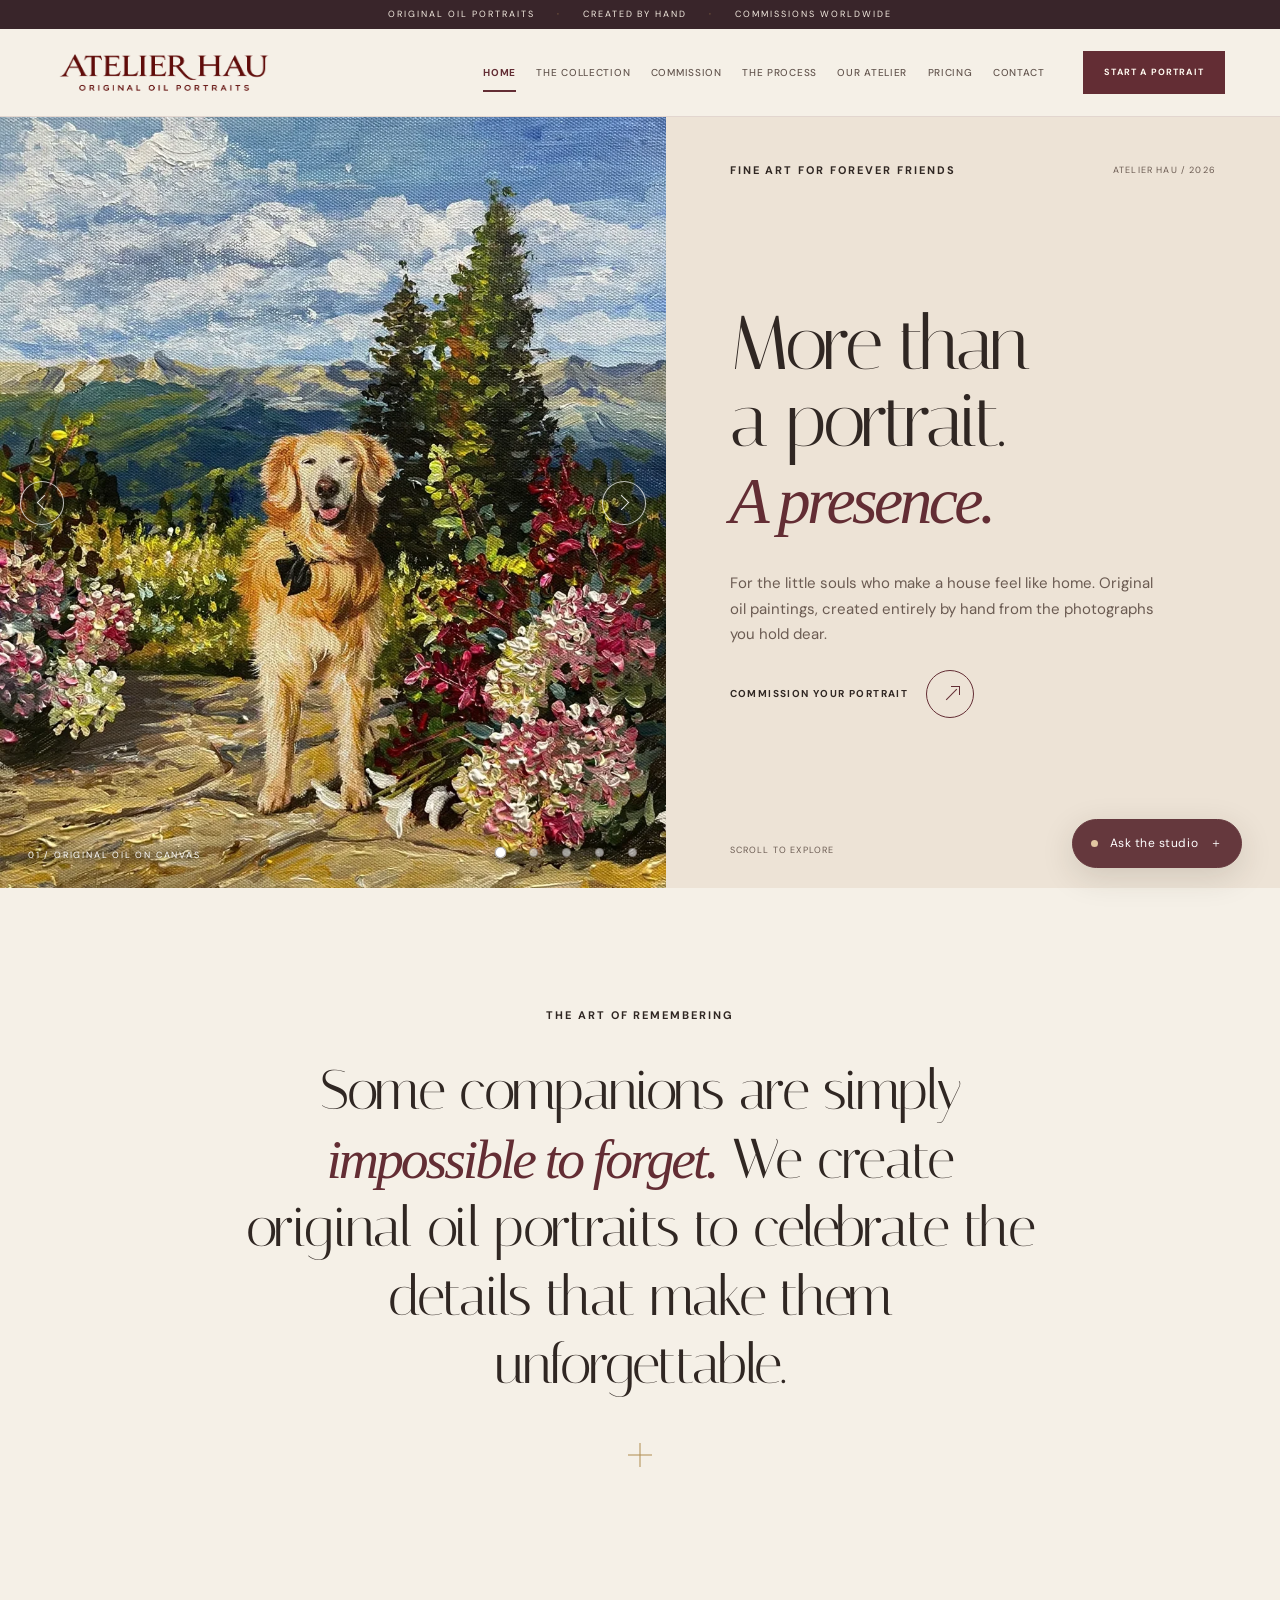
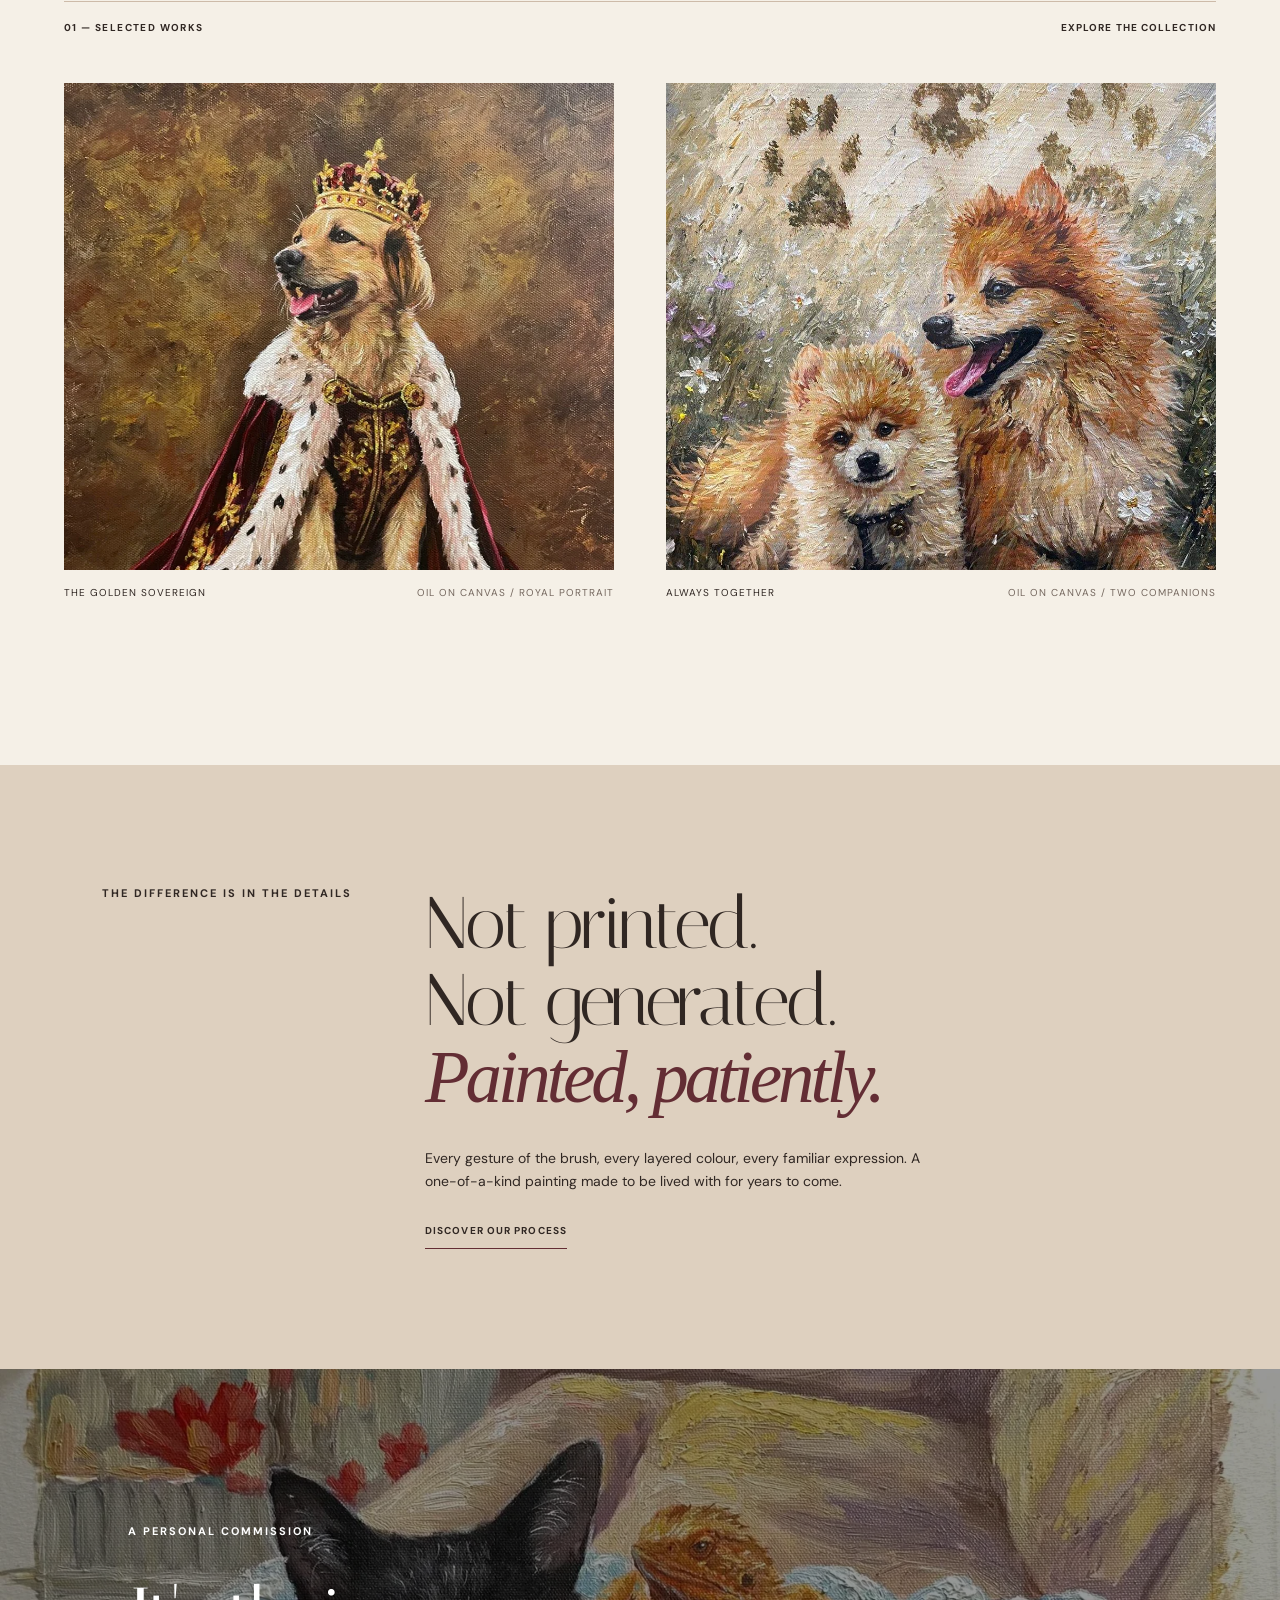
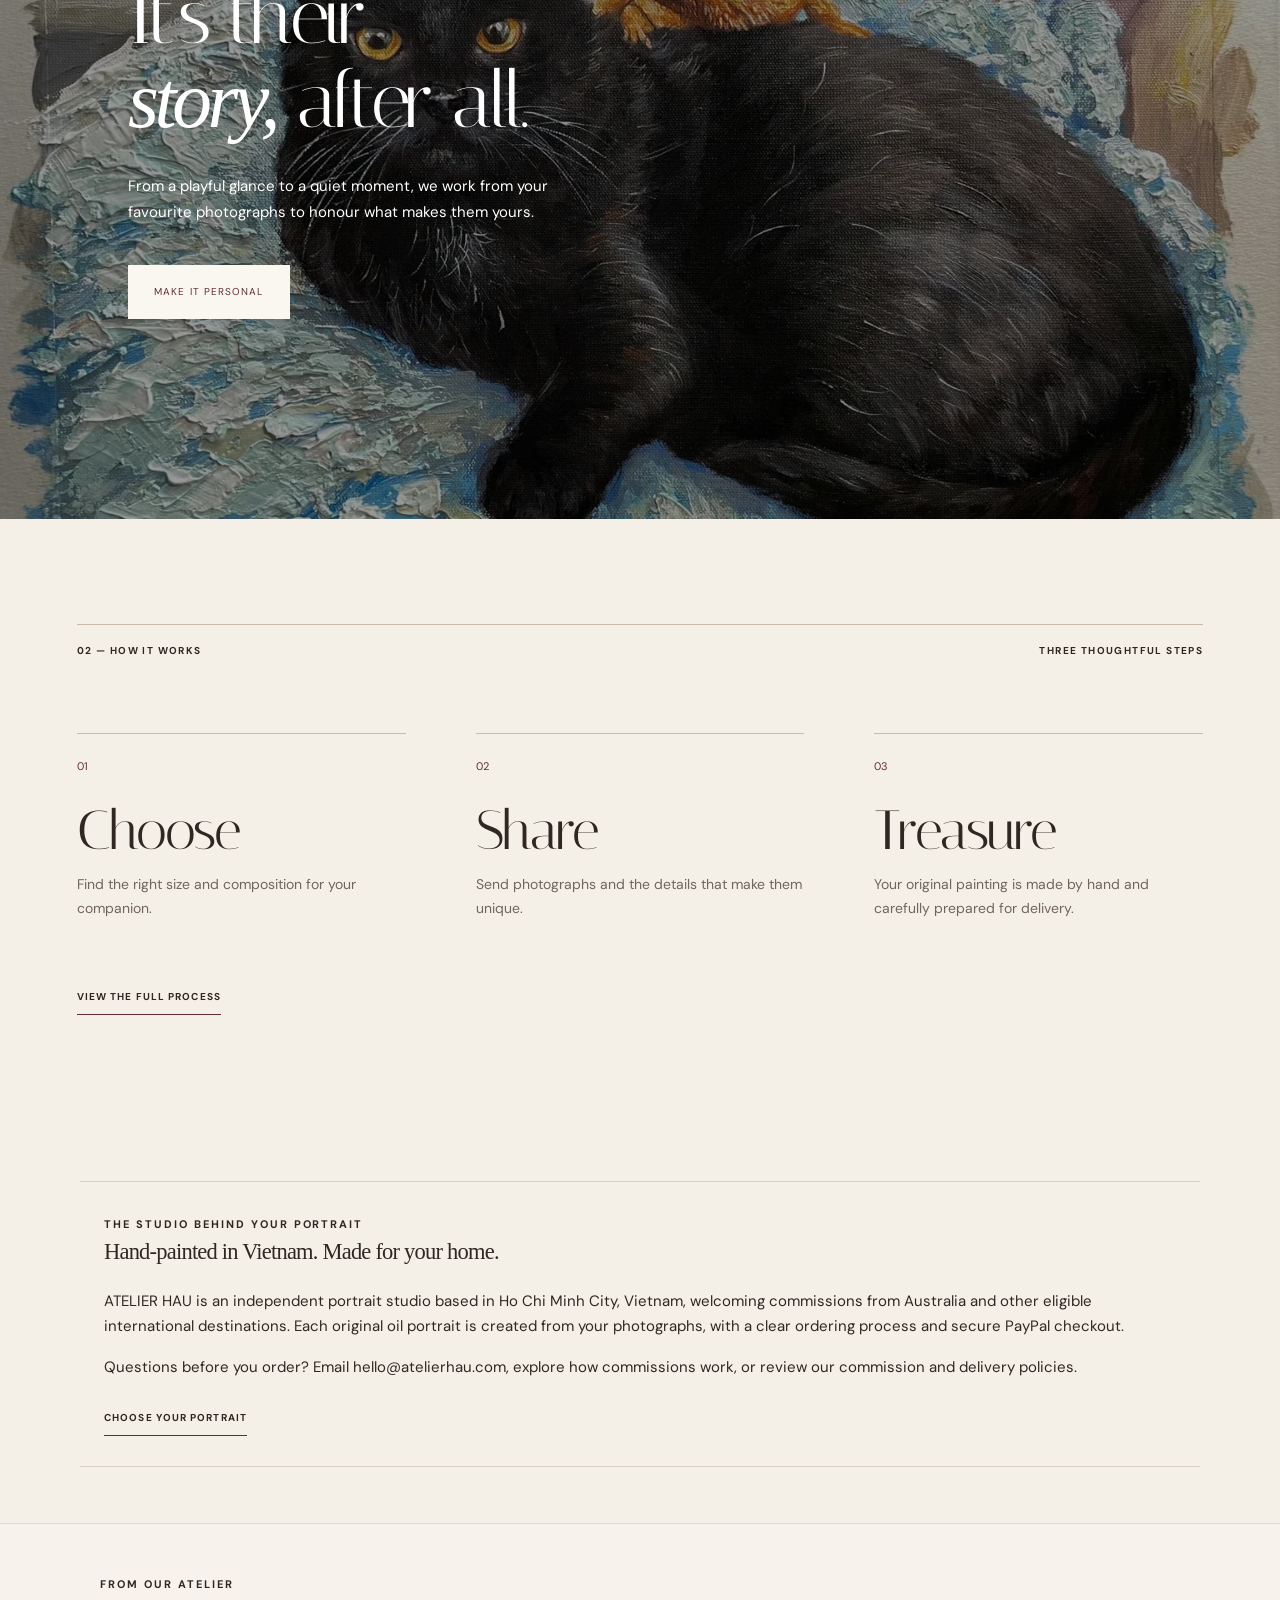
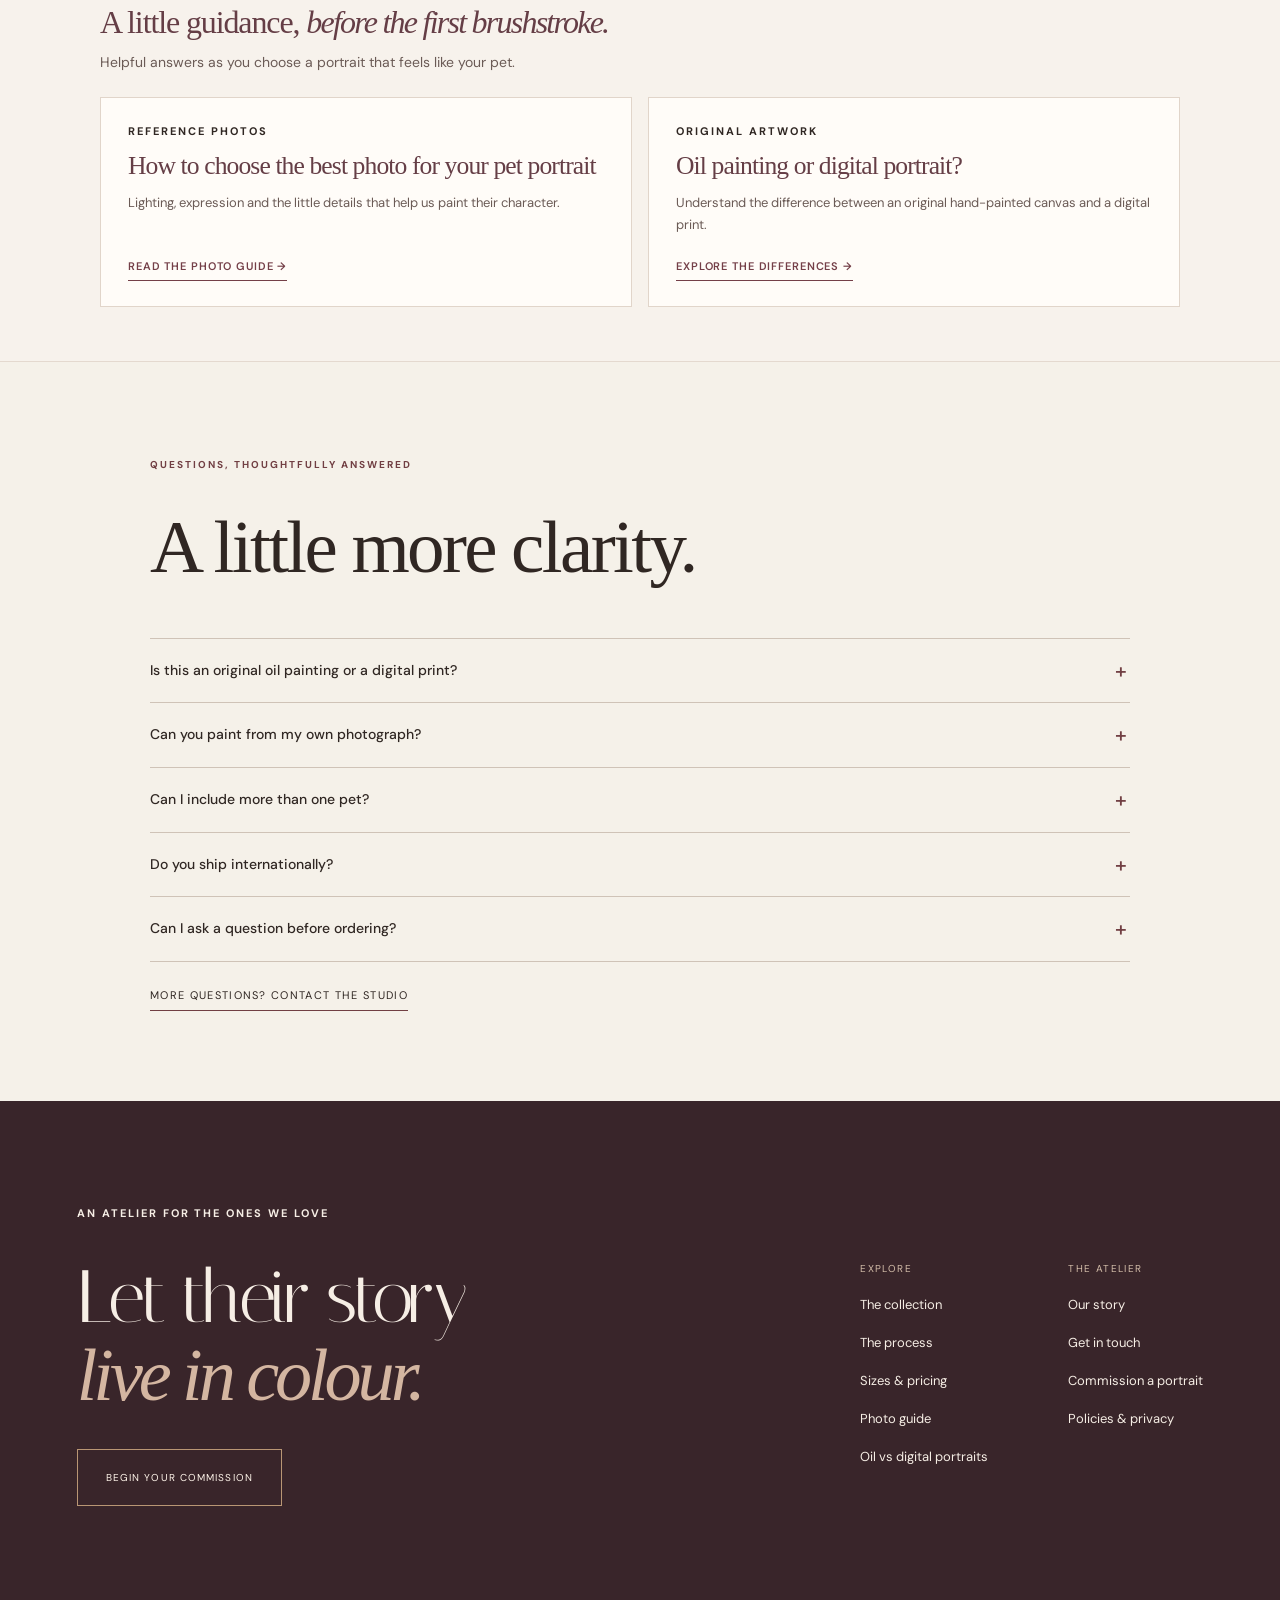
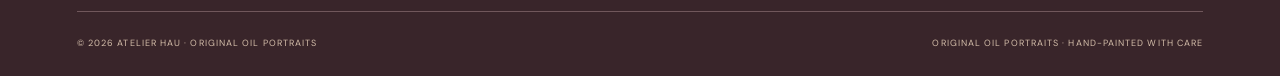
==== commit 079eefe5: "Prioritize homepage hero and reserve intrinsic image dimensions" ====
--- a/index.html
+++ b/index.html
@@ -1 +1 @@
-<!doctype html><html lang="en"><head><meta charset="utf-8"><meta name="viewport" content="width=device-width, initial-scale=1"><meta name="theme-color" content="#f2eee6"><meta name="description" content="Commission an original hand-painted oil portrait of your dog or cat from a favourite photo. Explore real artwork, prices in AUD and delivery to Australia."><title>Hand-Painted Oil Pet Portraits from Photos | ATELIER HAU</title><link rel="preconnect" href="https://fonts.googleapis.com"><link rel="preconnect" href="https://fonts.gstatic.com" crossorigin><link href="https://fonts.googleapis.com/css2?family=DM+Sans:wght@400;500;600;700&family=Italiana&display=swap" rel="stylesheet"><link href="style.css?v=20261118-guides-layout-2" rel="stylesheet"><link rel="stylesheet" href="assets/studio-help.css"><link rel="canonical" href="https://atelierhau.com/"><meta property="og:type" content="website"><meta property="og:site_name" content="ATELIER HAU"><meta property="og:title" content="Original Hand-Painted Oil Pet Portraits | ATELIER HAU"><meta property="og:description" content="Custom oil portraits of beloved dogs and cats, painted by hand from your photos. Explore original artwork and commission in AUD."><meta property="og:url" content="https://atelierhau.com/"><meta property="og:image" content="https://atelierhau.com/assets/10-dog-in-garden.jpg"><meta name="twitter:card" content="summary_large_image"><script type="application/ld+json">{"@context":"https://schema.org","@type":"OnlineStore","@id":"https://atelierhau.com/#studio","name":"ATELIER HAU","url":"https://atelierhau.com/","description":"Independent studio in Ho Chi Minh City, Vietnam, creating original hand-painted oil portraits from photographs for international customers.","logo":"https://atelierhau.com/assets/atelier-hau-header-logo.png","email":"hello@atelierhau.com","address":{"@type":"PostalAddress","addressLocality":"Ho Chi Minh City","addressCountry":"VN"},"contactPoint":{"@type":"ContactPoint","contactType":"customer service","email":"hello@atelierhau.com","availableLanguage":"English"},"hasMerchantReturnPolicy":{"@type":"MerchantReturnPolicy","merchantReturnLink":"https://atelierhau.com/policies.html"}}</script><link rel="icon" type="image/svg+xml" href="/assets/atelier-hau-favicon.svg?v=20261121b"></head><body><div class="announcement">ORIGINAL OIL PORTRAITS <span aria-hidden="true">·</span> CREATED BY HAND <span aria-hidden="true">·</span> COMMISSIONS WORLDWIDE</div><header class="site-header"><a class="logo" href="index.html" aria-label="ATELIER HAU home"><img src="assets/atelier-hau-header-logo.png?v=20261109b" alt="ATELIER HAU — Original Oil Portraits" style="width:180px;max-width:100%;height:auto;object-fit:contain"></a><button class="mobile-menu" aria-label="Open navigation" aria-expanded="false"></button><nav class="navigation"><a href="index.html" class="current">Home</a><a href="gallery.html" class="">The collection</a><a href="commission.html" class="">Commission</a><a href="process.html" class="">The process</a><a href="about.html" class="">Our atelier</a><a href="pricing.html" class="">Pricing</a><a href="contact.html" class="">Contact</a></nav><a href="commission.html" class="header-cta">START A PORTRAIT </a></header><main><section class="hero-new"><div class="hero-art"><div class="hero-slideshow" aria-label="A selection of original oil portraits"><img class="hero-slide is-active" src="art/golden-retriever-mountain-garden.webp" alt="Original golden retriever oil portrait in a mountain garden" loading="eager" fetchpriority="high"><img class="hero-slide" src="art/calico-cat-impasto.webp" alt="Original textured oil portrait of a calico cat" loading="lazy"><img class="hero-slide" src="art/royal-golden-retriever.webp" alt="Original royal golden retriever oil portrait" loading="lazy"><img class="hero-slide" src="art/tabby-cat-wildflower-meadow.webp" alt="Original oil portrait of a tabby cat in a wildflower meadow" loading="lazy"><img class="hero-slide" src="art/two-whippet-dogs.webp" alt="Original oil portrait of two whippet dogs" loading="lazy"></div><button type="button" class="hero-slide-arrow hero-slide-prev" aria-label="Previous painting"><span aria-hidden="true">‹</span></button><button type="button" class="hero-slide-arrow hero-slide-next" aria-label="Next painting"><span aria-hidden="true">›</span></button><div class="hero-slide-controls" aria-label="Featured paintings"><button type="button" class="is-active" aria-current="true" aria-label="Show painting 1"></button><button type="button" aria-label="Show painting 2"></button><button type="button" aria-label="Show painting 3"></button><button type="button" aria-label="Show painting 4"></button><button type="button" aria-label="Show painting 5"></button></div><div class="hero-art-credit">01 / ORIGINAL OIL ON CANVAS</div></div><div class="hero-editorial"><div class="hero-top"><span class="eyebrow">FINE ART FOR FOREVER FRIENDS</span><span class="hero-index">ATELIER HAU / 2026</span></div><div class="hero-title"><h1>More than<br>a portrait.<br><em>A presence.</em></h1><p>For the little souls who make a house feel like home. Original oil paintings, created entirely by hand from the photographs you hold dear.</p><a class="round-link" href="commission.html"><span>COMMISSION YOUR PORTRAIT</span><b aria-hidden="true"></b></a></div><div class="hero-bottom"><span>SCROLL TO EXPLORE</span></div></div></section><section class="manifesto"><span class="eyebrow">THE ART OF REMEMBERING</span><p>Some companions are simply <em>impossible to forget.</em> We create original oil portraits to celebrate the details that make them unforgettable.</p><div class="tiny-star" aria-hidden="true"></div></section><section class="editorial-gallery"><div class="section-line"><span>01 — SELECTED WORKS</span><a href="gallery.html">EXPLORE THE COLLECTION</a></div><div class="editorial-pair"><a href="gallery.html" class="pair-a"><img class="" src="art/royal-golden-retriever.webp" alt="Original oil portrait of a golden retriever wearing a royal crown and burgundy robe" loading="lazy"><div class="art-meta"><span>THE GOLDEN SOVEREIGN</span><span>OIL ON CANVAS / ROYAL PORTRAIT</span></div></a><a href="gallery.html" class="pair-b"><img class="" src="assets/08-two-pomeranians.jpg" alt="Original oil painting of two Pomeranians" loading="lazy"><div class="art-meta"><span>ALWAYS TOGETHER</span><span>OIL ON CANVAS / TWO COMPANIONS</span></div></a></div></section><section class="quote-block"><span class="eyebrow">THE DIFFERENCE IS IN THE DETAILS</span><div><h2>Not printed.<br>Not generated.<br><em>Painted, patiently.</em></h2><p>Every gesture of the brush, every layered colour, every familiar expression. A one-of-a-kind painting made to be lived with for years to come.</p><a class="underline-link" href="process.html">DISCOVER OUR PROCESS</a></div></section><section class="image-story"><img class="" src="art/black-cat-on-blue-blanket.webp" alt="Original black cat portrait on a blue blanket" loading="lazy"><div class="image-story-copy"><span class="eyebrow">A PERSONAL COMMISSION</span><h2>It's their<br><em>story,</em> after all.</h2><p>From a playful glance to a quiet moment, we work from your favourite photographs to honour what makes them yours.</p><a href="commission.html" class="pill-light">MAKE IT PERSONAL</a></div></section><section class="steps-preview"><div class="section-line"><span>02 — HOW IT WORKS</span><span>THREE THOUGHTFUL STEPS</span></div><div class="steps-row"><div><span>01</span><h3>Choose</h3><p>Find the right size and composition for your companion.</p></div><div><span>02</span><h3>Share</h3><p>Send photographs and the details that make them unique.</p></div><div><span>03</span><h3>Treasure</h3><p>Your original painting is made by hand and carefully prepared for delivery.</p></div></div><a href="process.html" class="underline-link">VIEW THE FULL PROCESS</a></section><section class="studio-trust" aria-label="Our studio and customer support" style="max-width:1120px;margin:56px auto;padding:30px 24px;border-top:1px solid #d9cfc5;border-bottom:1px solid #d9cfc5"><span class="eyebrow">THE STUDIO BEHIND YOUR PORTRAIT</span><h2 style="font-family:Georgia,serif;font-weight:400">Hand-painted in Vietnam. Made for your home.</h2><p>ATELIER HAU is an independent portrait studio based in Ho Chi Minh City, Vietnam, welcoming commissions from Australia and other eligible international destinations. Each original oil portrait is created from your photographs, with a clear ordering process and secure PayPal checkout.</p><p>Questions before you order? Email <a href="mailto:hello@atelierhau.com">hello@atelierhau.com</a>, explore <a href="process.html">how commissions work</a>, or review our <a href="policies.html">commission and delivery policies</a>.</p><a class="underline-link" href="commission.html">CHOOSE YOUR PORTRAIT</a></section><section class="ah-guides" aria-labelledby="ah-guides-heading"><div class="ah-guides-inner"><div class="ah-guides-intro"><span class="eyebrow">FROM OUR ATELIER</span><h2 id="ah-guides-heading">A little guidance, <em>before the first brushstroke.</em></h2><p>Helpful answers as you choose a portrait that feels like your pet.</p></div><div class="ah-guide-grid"><article class="ah-guide-card"><span class="eyebrow">REFERENCE PHOTOS</span><h3><a href="pet-portrait-photo-guide.html">How to choose the best photo for your pet portrait</a></h3><p>Lighting, expression and the little details that help us paint their character.</p><a class="ah-guide-read" href="pet-portrait-photo-guide.html">READ THE PHOTO GUIDE <span aria-hidden="true">→</span></a></article><article class="ah-guide-card"><span class="eyebrow">ORIGINAL ARTWORK</span><h3><a href="oil-vs-digital-pet-portrait.html">Oil painting or digital portrait?</a></h3><p>Understand the difference between an original hand-painted canvas and a digital print.</p><a class="ah-guide-read" href="oil-vs-digital-pet-portrait.html">EXPLORE THE DIFFERENCES <span aria-hidden="true">→</span></a></article></div></div></section><section class="ah-faq" aria-labelledby="ah-faq-title"><div class="ah-faq-inner"><span class="ah-faq-kicker">Questions, thoughtfully answered</span><h2 id="ah-faq-title">A little more clarity.</h2><details><summary>Is this an original oil painting or a digital print?</summary><p>Every commissioned portrait is painted by hand in oils on canvas. It is not a digital print. <a href="oil-vs-digital-pet-portrait.html">Compare oil paintings with digital portraits</a>.</p></details><details><summary>Can you paint from my own photograph?</summary><p>Yes. Your favourite photographs are the starting point for your custom portrait. We can discuss which image will work best. Read our <a href="pet-portrait-photo-guide.html">guide to choosing a pet portrait photo</a>.</p></details><details><summary>Can I include more than one pet?</summary><p>Yes. Choose the number of pets in the commission form to see the available options and estimated price.</p></details><details><summary>Do you ship internationally?</summary><p>We welcome international enquiries. Shipping eligibility, timing and any applicable import charges are confirmed for your destination before payment.</p></details><details><summary>Can I ask a question before ordering?</summary><p>Of course. Use our contact form and we'll reply by email to discuss your portrait.</p></details><a class="ah-faq-more" href="contact.html">More questions? Contact the studio</a></div></section></main><footer class="footer"><div class="footer-top"><div><span class="eyebrow">AN ATELIER FOR THE ONES WE LOVE</span><h2>Let their story<br><em>live in colour.</em></h2><a href="commission.html" class="footer-button">BEGIN YOUR COMMISSION</a></div><div class="footer-links"><div><span>EXPLORE</span><a href="gallery.html">The collection</a><a href="process.html">The process</a><a href="pricing.html">Sizes & pricing</a><a href="pet-portrait-photo-guide.html">Photo guide</a><a href="oil-vs-digital-pet-portrait.html">Oil vs digital portraits</a></div><div><span>THE ATELIER</span><a href="about.html">Our story</a><a href="contact.html">Get in touch</a><a href="commission.html">Commission a portrait</a><a href="policies.html">Policies &amp; privacy</a></div></div></div><div class="footer-bottom"><span>© 2026 ATELIER HAU · ORIGINAL OIL PORTRAITS</span><span>ORIGINAL OIL PORTRAITS · HAND-PAINTED WITH CARE</span></div></footer><div class="lightbox" role="dialog" aria-label="Artwork enlarged" aria-modal="true"><button class="lightbox-close" aria-label="Close">×</button><img alt="Enlarged artwork"></div><script src="site.js" defer></script><script src="assets/studio-help.js" defer></script><script src="assets/analytics.js" defer></script></body></html>+<!doctype html><html lang="en"><head><meta charset="utf-8"><meta name="viewport" content="width=device-width, initial-scale=1"><meta name="theme-color" content="#f2eee6"><meta name="description" content="Commission an original hand-painted oil portrait of your dog or cat from a favourite photo. Explore real artwork, prices in AUD and delivery to Australia."><title>Hand-Painted Oil Pet Portraits from Photos | ATELIER HAU</title><link rel="preload" as="image" href="art/golden-retriever-mountain-garden.webp" fetchpriority="high"><link rel="preconnect" href="https://fonts.googleapis.com"><link rel="preconnect" href="https://fonts.gstatic.com" crossorigin><link href="https://fonts.googleapis.com/css2?family=DM+Sans:wght@400;500;600;700&family=Italiana&display=swap" rel="stylesheet"><link href="style.css?v=20261118-guides-layout-2" rel="stylesheet"><link rel="stylesheet" href="assets/studio-help.css"><link rel="canonical" href="https://atelierhau.com/"><meta property="og:type" content="website"><meta property="og:site_name" content="ATELIER HAU"><meta property="og:title" content="Original Hand-Painted Oil Pet Portraits | ATELIER HAU"><meta property="og:description" content="Custom oil portraits of beloved dogs and cats, painted by hand from your photos. Explore original artwork and commission in AUD."><meta property="og:url" content="https://atelierhau.com/"><meta property="og:image" content="https://atelierhau.com/assets/10-dog-in-garden.jpg"><meta name="twitter:card" content="summary_large_image"><script type="application/ld+json">{"@context":"https://schema.org","@type":"OnlineStore","@id":"https://atelierhau.com/#studio","name":"ATELIER HAU","url":"https://atelierhau.com/","description":"Independent studio in Ho Chi Minh City, Vietnam, creating original hand-painted oil portraits from photographs for international customers.","logo":"https://atelierhau.com/assets/atelier-hau-header-logo.png","email":"hello@atelierhau.com","address":{"@type":"PostalAddress","addressLocality":"Ho Chi Minh City","addressCountry":"VN"},"contactPoint":{"@type":"ContactPoint","contactType":"customer service","email":"hello@atelierhau.com","availableLanguage":"English"},"hasMerchantReturnPolicy":{"@type":"MerchantReturnPolicy","merchantReturnLink":"https://atelierhau.com/policies.html"}}</script><link rel="icon" type="image/svg+xml" href="/assets/atelier-hau-favicon.svg?v=20261121-original"></head><body><div class="announcement">ORIGINAL OIL PORTRAITS <span aria-hidden="true">·</span> CREATED BY HAND <span aria-hidden="true">·</span> COMMISSIONS WORLDWIDE</div><header class="site-header"><a class="logo" href="index.html" aria-label="ATELIER HAU home"><img src="assets/atelier-hau-header-logo.png?v=20261109b" alt="ATELIER HAU — Original Oil Portraits" width="2004" height="442" style="width:180px;max-width:100%;height:auto;object-fit:contain"></a><button class="mobile-menu" aria-label="Open navigation" aria-expanded="false"></button><nav class="navigation"><a href="index.html" class="current">Home</a><a href="gallery.html" class="">The collection</a><a href="commission.html" class="">Commission</a><a href="process.html" class="">The process</a><a href="about.html" class="">Our atelier</a><a href="pricing.html" class="">Pricing</a><a href="contact.html" class="">Contact</a></nav><a href="commission.html" class="header-cta">START A PORTRAIT </a></header><main><section class="hero-new"><div class="hero-art"><div class="hero-slideshow" aria-label="A selection of original oil portraits"><img class="hero-slide is-active" src="art/golden-retriever-mountain-garden.webp" alt="Original golden retriever oil portrait in a mountain garden" loading="eager" fetchpriority="high" width="1062" height="1116"><img class="hero-slide" data-src="art/calico-cat-impasto.webp" alt="Original textured oil portrait of a calico cat" loading="lazy" decoding="async"><img class="hero-slide" data-src="art/royal-golden-retriever.webp" alt="Original royal golden retriever oil portrait" loading="lazy" decoding="async"><img class="hero-slide" data-src="art/tabby-cat-wildflower-meadow.webp" alt="Original oil portrait of a tabby cat in a wildflower meadow" loading="lazy" decoding="async"><img class="hero-slide" data-src="art/two-whippet-dogs.webp" alt="Original oil portrait of two whippet dogs" loading="lazy" decoding="async"></div><button type="button" class="hero-slide-arrow hero-slide-prev" aria-label="Previous painting"><span aria-hidden="true">‹</span></button><button type="button" class="hero-slide-arrow hero-slide-next" aria-label="Next painting"><span aria-hidden="true">›</span></button><div class="hero-slide-controls" aria-label="Featured paintings"><button type="button" class="is-active" aria-current="true" aria-label="Show painting 1"></button><button type="button" aria-label="Show painting 2"></button><button type="button" aria-label="Show painting 3"></button><button type="button" aria-label="Show painting 4"></button><button type="button" aria-label="Show painting 5"></button></div><div class="hero-art-credit">01 / ORIGINAL OIL ON CANVAS</div></div><div class="hero-editorial"><div class="hero-top"><span class="eyebrow">FINE ART FOR FOREVER FRIENDS</span><span class="hero-index">ATELIER HAU / 2026</span></div><div class="hero-title"><h1>More than<br>a portrait.<br><em>A presence.</em></h1><p>For the little souls who make a house feel like home. Original oil paintings, created entirely by hand from the photographs you hold dear.</p><a class="round-link" href="commission.html"><span>COMMISSION YOUR PORTRAIT</span><b aria-hidden="true"></b></a></div><div class="hero-bottom"><span>SCROLL TO EXPLORE</span></div></div></section><section class="manifesto"><span class="eyebrow">THE ART OF REMEMBERING</span><p>Some companions are simply <em>impossible to forget.</em> We create original oil portraits to celebrate the details that make them unforgettable.</p><div class="tiny-star" aria-hidden="true"></div></section><section class="editorial-gallery"><div class="section-line"><span>01 — SELECTED WORKS</span><a href="gallery.html">EXPLORE THE COLLECTION</a></div><div class="editorial-pair"><a href="gallery.html" class="pair-a"><img class="" src="art/royal-golden-retriever.webp" alt="Original oil portrait of a golden retriever wearing a royal crown and burgundy robe" loading="lazy" decoding="async" fetchpriority="low"><div class="art-meta"><span>THE GOLDEN SOVEREIGN</span><span>OIL ON CANVAS / ROYAL PORTRAIT</span></div></a><a href="gallery.html" class="pair-b"><img class="" src="assets/08-two-pomeranians.jpg" alt="Original oil painting of two Pomeranians" loading="lazy" decoding="async"><div class="art-meta"><span>ALWAYS TOGETHER</span><span>OIL ON CANVAS / TWO COMPANIONS</span></div></a></div></section><section class="quote-block"><span class="eyebrow">THE DIFFERENCE IS IN THE DETAILS</span><div><h2>Not printed.<br>Not generated.<br><em>Painted, patiently.</em></h2><p>Every gesture of the brush, every layered colour, every familiar expression. A one-of-a-kind painting made to be lived with for years to come.</p><a class="underline-link" href="process.html">DISCOVER OUR PROCESS</a></div></section><section class="image-story"><img class="" src="art/black-cat-on-blue-blanket.webp" alt="Original black cat portrait on a blue blanket" loading="lazy" decoding="async" fetchpriority="low"><div class="image-story-copy"><span class="eyebrow">A PERSONAL COMMISSION</span><h2>It's their<br><em>story,</em> after all.</h2><p>From a playful glance to a quiet moment, we work from your favourite photographs to honour what makes them yours.</p><a href="commission.html" class="pill-light">MAKE IT PERSONAL</a></div></section><section class="steps-preview"><div class="section-line"><span>02 — HOW IT WORKS</span><span>THREE THOUGHTFUL STEPS</span></div><div class="steps-row"><div><span>01</span><h3>Choose</h3><p>Find the right size and composition for your companion.</p></div><div><span>02</span><h3>Share</h3><p>Send photographs and the details that make them unique.</p></div><div><span>03</span><h3>Treasure</h3><p>Your original painting is made by hand and carefully prepared for delivery.</p></div></div><a href="process.html" class="underline-link">VIEW THE FULL PROCESS</a></section><section class="studio-trust" aria-label="Our studio and customer support" style="max-width:1120px;margin:56px auto;padding:30px 24px;border-top:1px solid #d9cfc5;border-bottom:1px solid #d9cfc5"><span class="eyebrow">THE STUDIO BEHIND YOUR PORTRAIT</span><h2 style="font-family:Georgia,serif;font-weight:400">Hand-painted in Vietnam. Made for your home.</h2><p>ATELIER HAU is an independent portrait studio based in Ho Chi Minh City, Vietnam, welcoming commissions from Australia and other eligible international destinations. Each original oil portrait is created from your photographs, with a clear ordering process and secure PayPal checkout.</p><p>Questions before you order? Email <a href="mailto:hello@atelierhau.com">hello@atelierhau.com</a>, explore <a href="process.html">how commissions work</a>, or review our <a href="policies.html">commission and delivery policies</a>.</p><a class="underline-link" href="commission.html">CHOOSE YOUR PORTRAIT</a></section><section class="ah-guides" aria-labelledby="ah-guides-heading"><div class="ah-guides-inner"><div class="ah-guides-intro"><span class="eyebrow">FROM OUR ATELIER</span><h2 id="ah-guides-heading">A little guidance, <em>before the first brushstroke.</em></h2><p>Helpful answers as you choose a portrait that feels like your pet.</p></div><div class="ah-guide-grid"><article class="ah-guide-card"><span class="eyebrow">REFERENCE PHOTOS</span><h3><a href="pet-portrait-photo-guide.html">How to choose the best photo for your pet portrait</a></h3><p>Lighting, expression and the little details that help us paint their character.</p><a class="ah-guide-read" href="pet-portrait-photo-guide.html">READ THE PHOTO GUIDE <span aria-hidden="true">→</span></a></article><article class="ah-guide-card"><span class="eyebrow">ORIGINAL ARTWORK</span><h3><a href="oil-vs-digital-pet-portrait.html">Oil painting or digital portrait?</a></h3><p>Understand the difference between an original hand-painted canvas and a digital print.</p><a class="ah-guide-read" href="oil-vs-digital-pet-portrait.html">EXPLORE THE DIFFERENCES <span aria-hidden="true">→</span></a></article></div></div></section><section class="ah-faq" aria-labelledby="ah-faq-title"><div class="ah-faq-inner"><span class="ah-faq-kicker">Questions, thoughtfully answered</span><h2 id="ah-faq-title">A little more clarity.</h2><details><summary>Is this an original oil painting or a digital print?</summary><p>Every commissioned portrait is painted by hand in oils on canvas. It is not a digital print. <a href="oil-vs-digital-pet-portrait.html">Compare oil paintings with digital portraits</a>.</p></details><details><summary>Can you paint from my own photograph?</summary><p>Yes. Your favourite photographs are the starting point for your custom portrait. We can discuss which image will work best. Read our <a href="pet-portrait-photo-guide.html">guide to choosing a pet portrait photo</a>.</p></details><details><summary>Can I include more than one pet?</summary><p>Yes. Choose the number of pets in the commission form to see the available options and estimated price.</p></details><details><summary>Do you ship internationally?</summary><p>We welcome international enquiries. Shipping eligibility, timing and any applicable import charges are confirmed for your destination before payment.</p></details><details><summary>Can I ask a question before ordering?</summary><p>Of course. Use our contact form and we'll reply by email to discuss your portrait.</p></details><a class="ah-faq-more" href="contact.html">More questions? Contact the studio</a></div></section></main><footer class="footer"><div class="footer-top"><div><span class="eyebrow">AN ATELIER FOR THE ONES WE LOVE</span><h2>Let their story<br><em>live in colour.</em></h2><a href="commission.html" class="footer-button">BEGIN YOUR COMMISSION</a></div><div class="footer-links"><div><span>EXPLORE</span><a href="gallery.html">The collection</a><a href="process.html">The process</a><a href="pricing.html">Sizes & pricing</a><a href="pet-portrait-photo-guide.html">Photo guide</a><a href="oil-vs-digital-pet-portrait.html">Oil vs digital portraits</a></div><div><span>THE ATELIER</span><a href="about.html">Our story</a><a href="contact.html">Get in touch</a><a href="commission.html">Commission a portrait</a><a href="policies.html">Policies &amp; privacy</a></div></div></div><div class="footer-bottom"><span>© 2026 ATELIER HAU · ORIGINAL OIL PORTRAITS</span><span>ORIGINAL OIL PORTRAITS · HAND-PAINTED WITH CARE</span></div></footer><div class="lightbox" role="dialog" aria-label="Artwork enlarged" aria-modal="true"><button class="lightbox-close" aria-label="Close">×</button><img alt="Enlarged artwork"></div><script src="site.js" defer></script><script src="assets/studio-help.js" defer></script><script src="assets/analytics.js" defer></script></body></html>
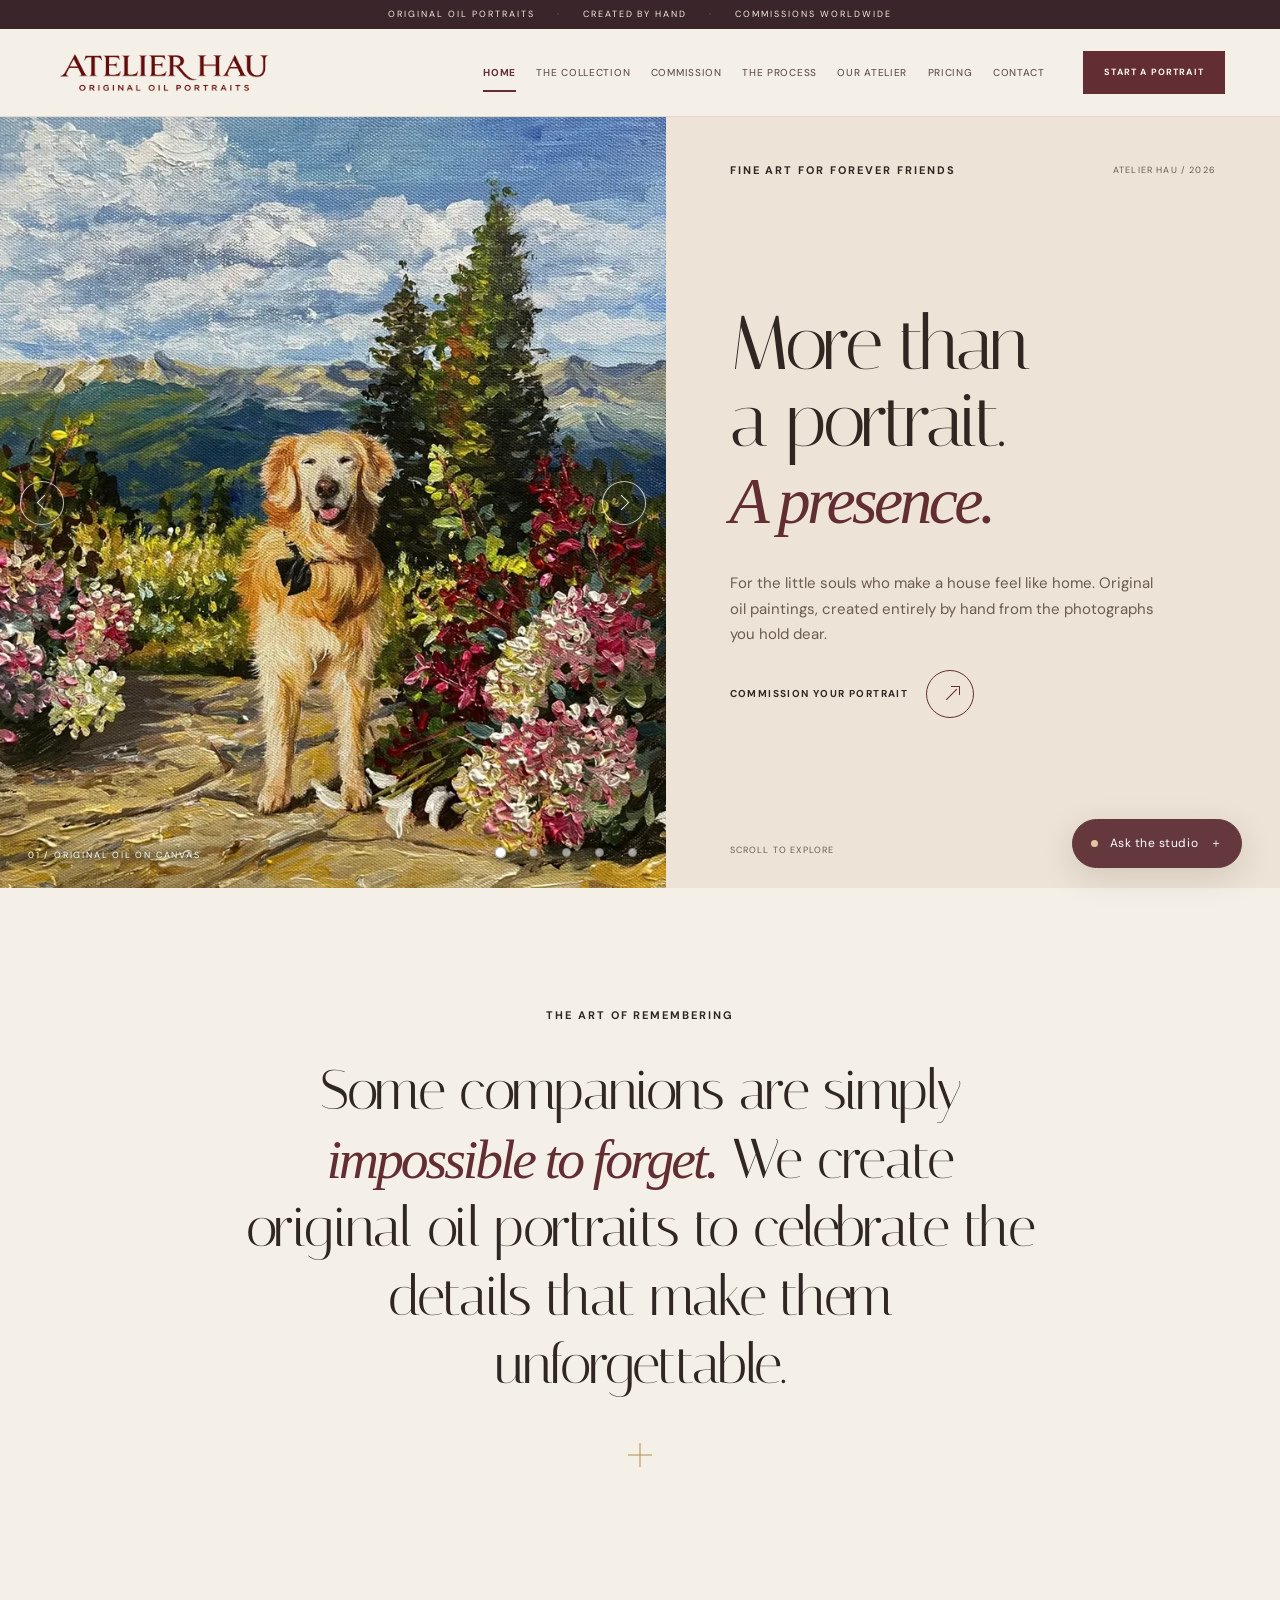
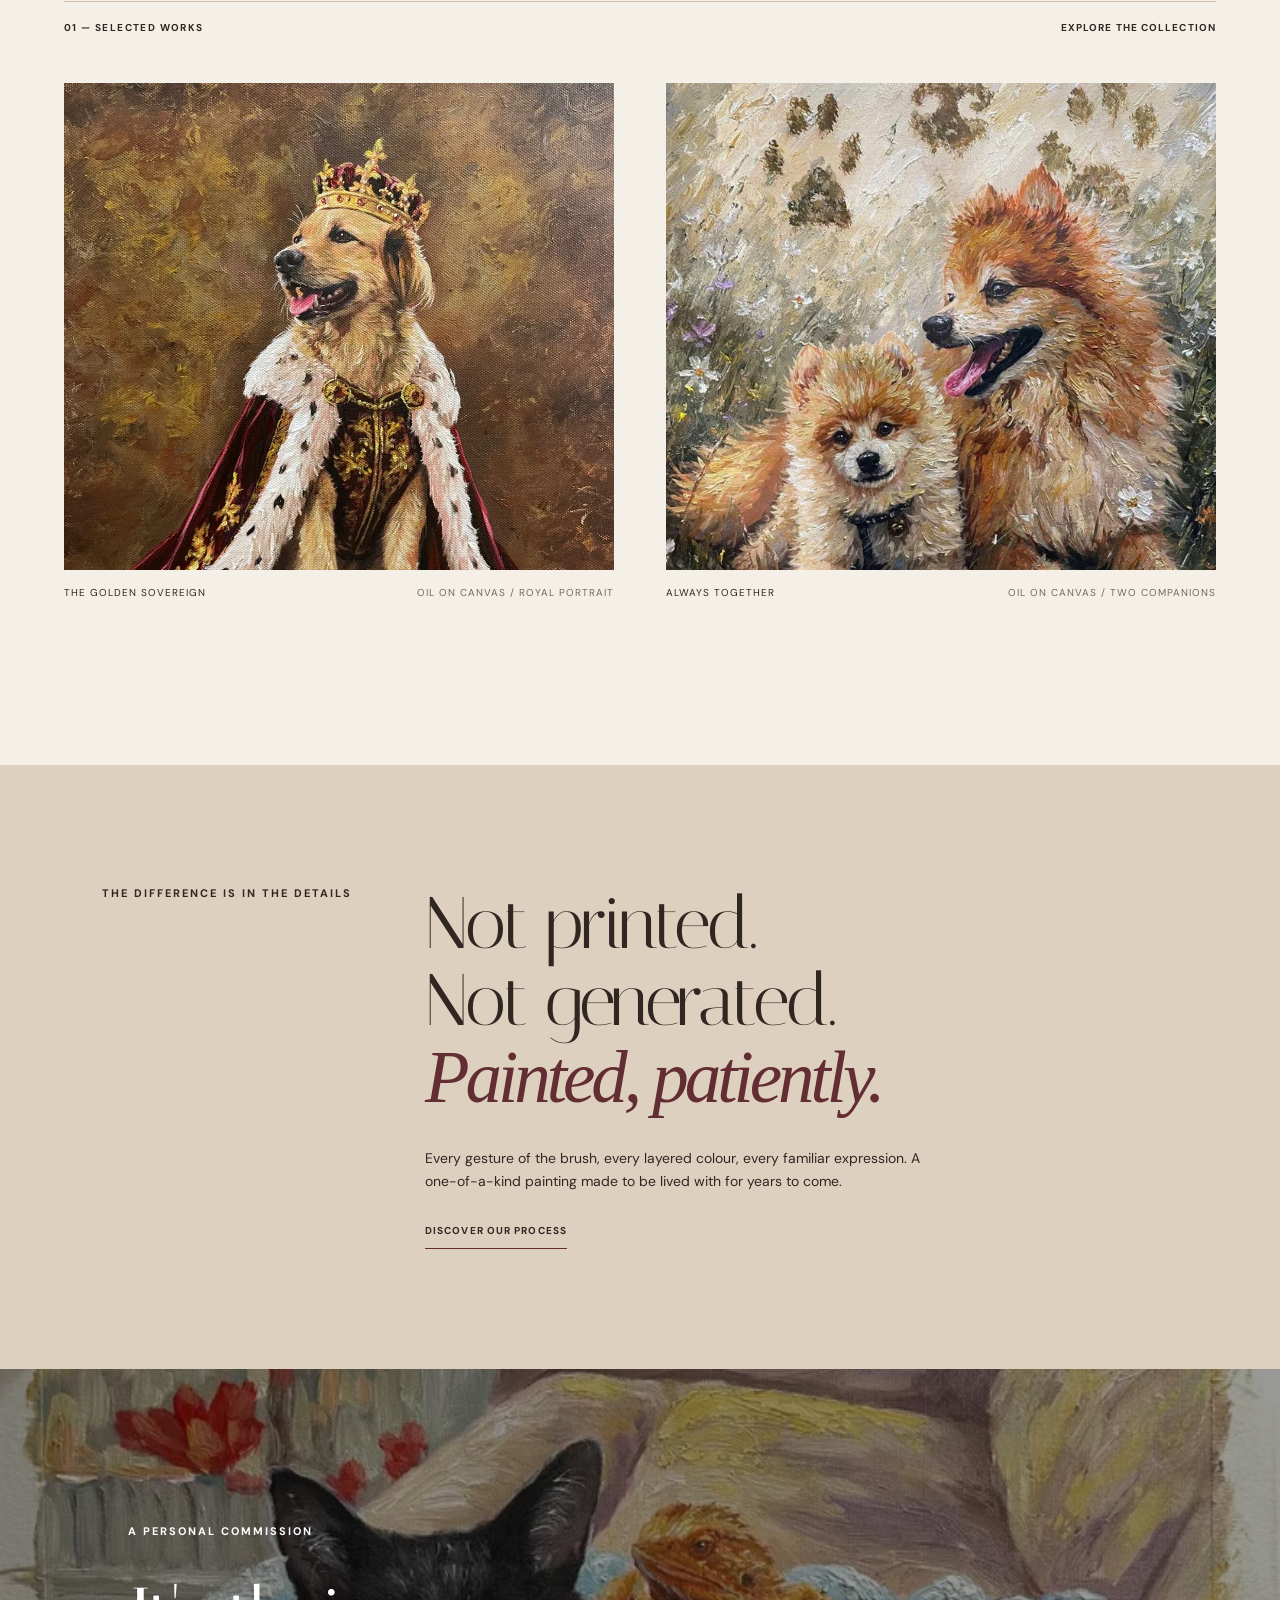
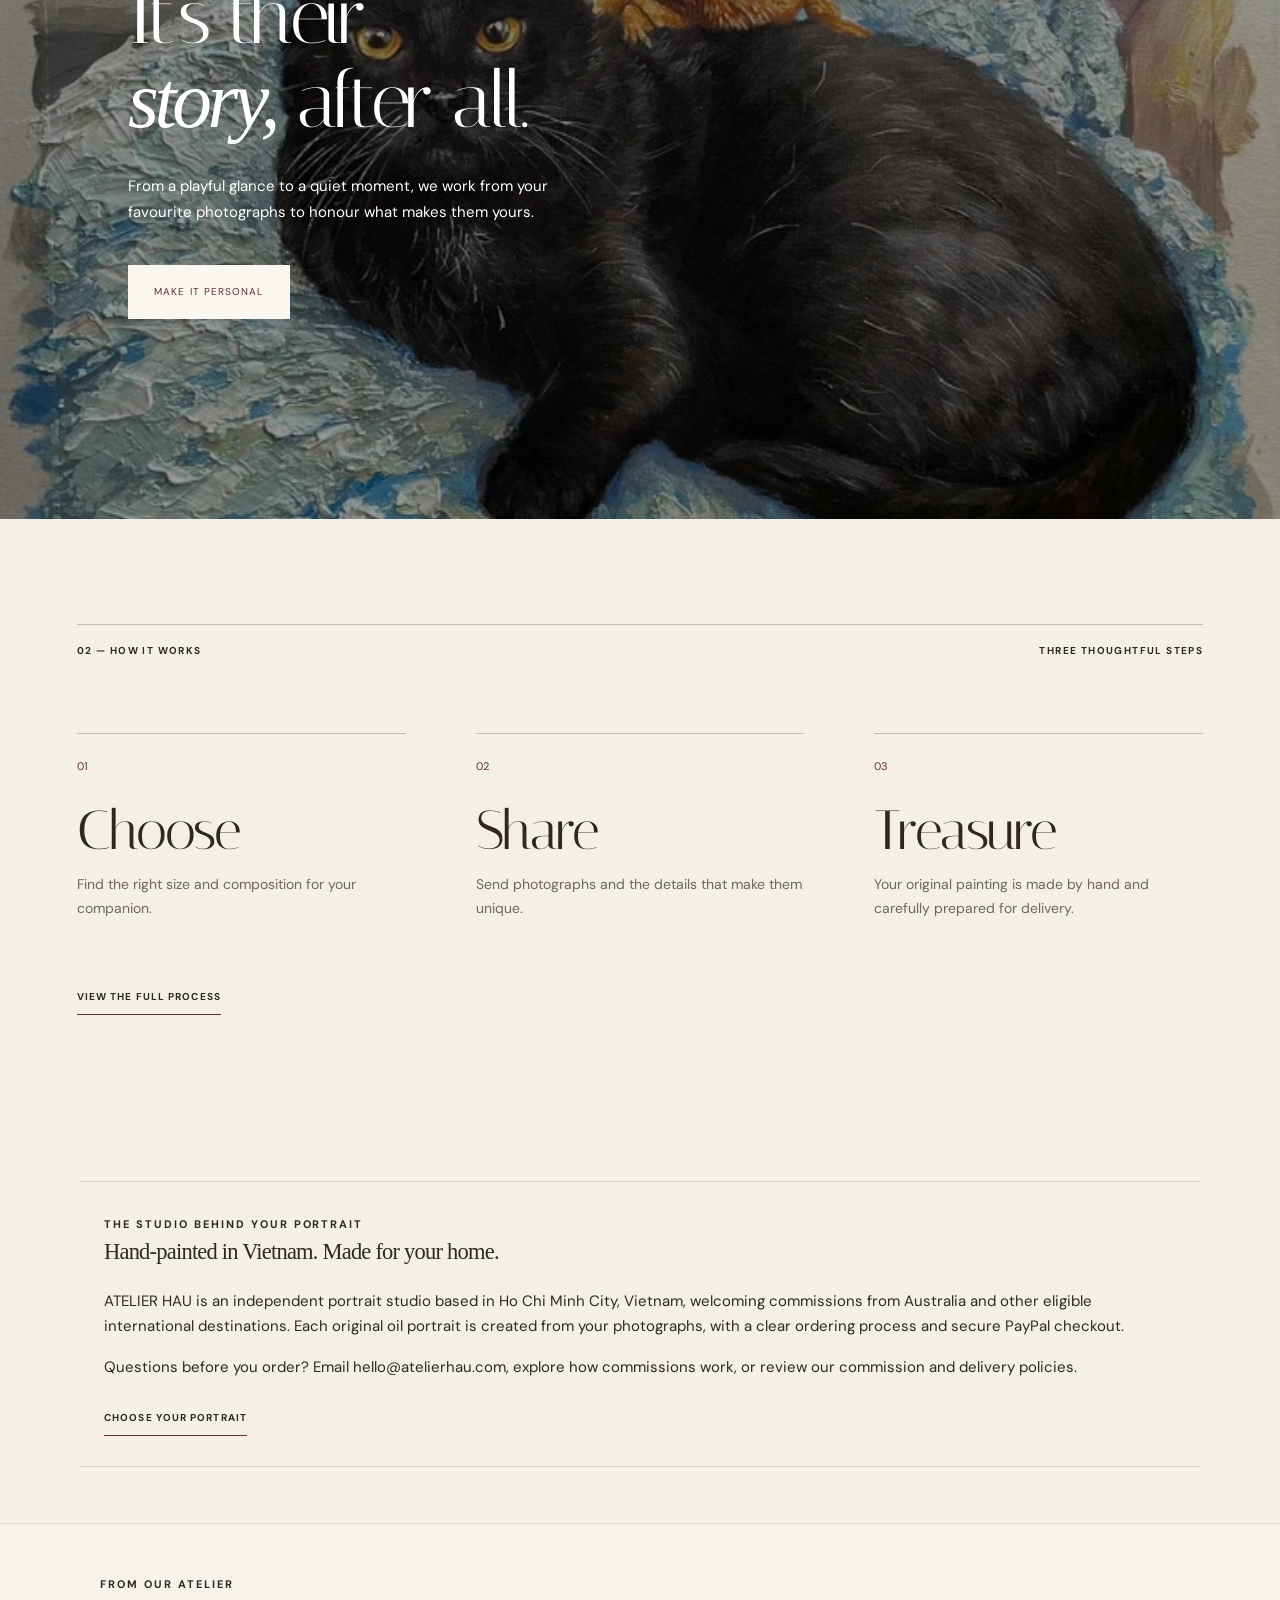
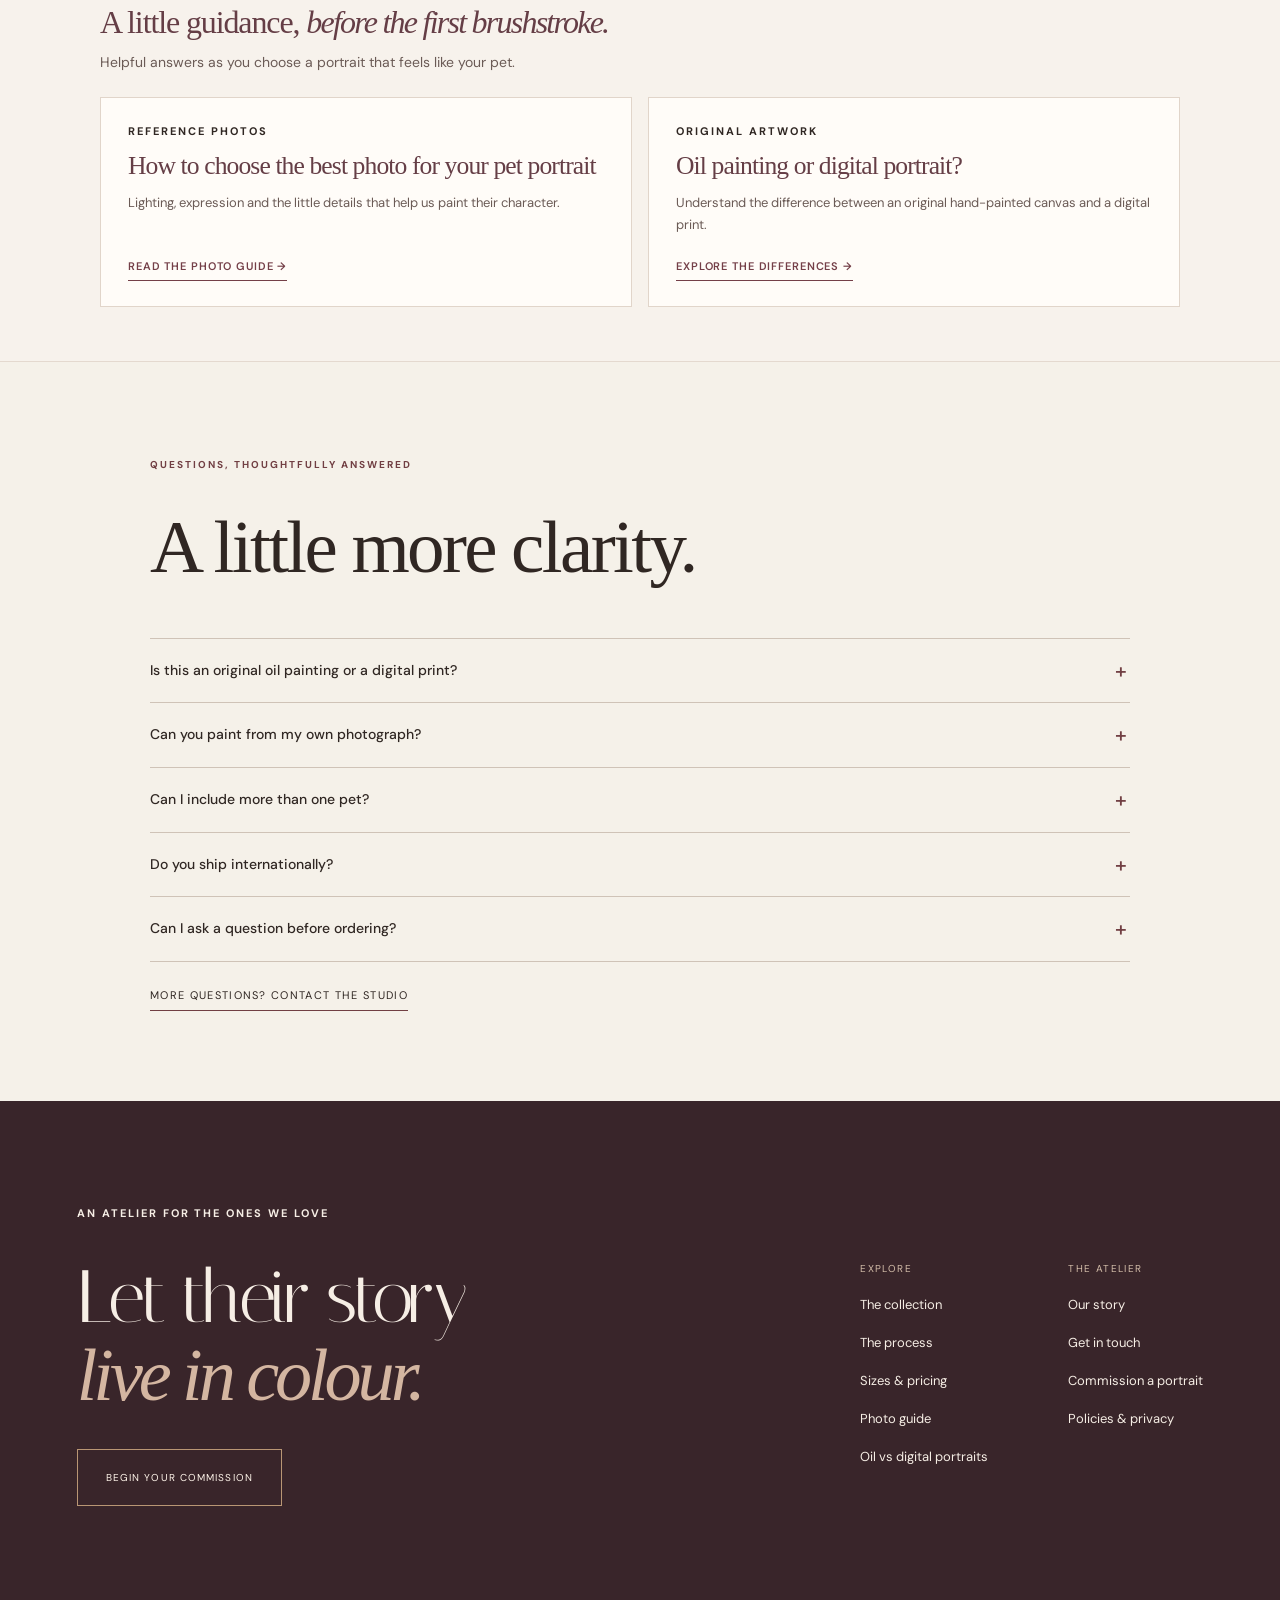
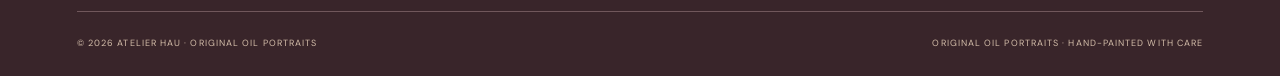
==== commit 5e439224: "Serve optimized homepage artwork and responsive hero with matching preload" ====
--- a/index.html
+++ b/index.html
@@ -1 +1 @@
-<!doctype html><html lang="en"><head><meta charset="utf-8"><meta name="viewport" content="width=device-width, initial-scale=1"><meta name="theme-color" content="#f2eee6"><meta name="description" content="Commission an original hand-painted oil portrait of your dog or cat from a favourite photo. Explore real artwork, prices in AUD and delivery to Australia."><title>Hand-Painted Oil Pet Portraits from Photos | ATELIER HAU</title><link rel="preload" as="image" href="art/golden-retriever-mountain-garden.webp" fetchpriority="high"><link rel="preconnect" href="https://fonts.googleapis.com"><link rel="preconnect" href="https://fonts.gstatic.com" crossorigin><link href="https://fonts.googleapis.com/css2?family=DM+Sans:wght@400;500;600;700&family=Italiana&display=swap" rel="stylesheet"><link href="style.css?v=20261118-guides-layout-2" rel="stylesheet"><link rel="stylesheet" href="assets/studio-help.css"><link rel="canonical" href="https://atelierhau.com/"><meta property="og:type" content="website"><meta property="og:site_name" content="ATELIER HAU"><meta property="og:title" content="Original Hand-Painted Oil Pet Portraits | ATELIER HAU"><meta property="og:description" content="Custom oil portraits of beloved dogs and cats, painted by hand from your photos. Explore original artwork and commission in AUD."><meta property="og:url" content="https://atelierhau.com/"><meta property="og:image" content="https://atelierhau.com/assets/10-dog-in-garden.jpg"><meta name="twitter:card" content="summary_large_image"><script type="application/ld+json">{"@context":"https://schema.org","@type":"OnlineStore","@id":"https://atelierhau.com/#studio","name":"ATELIER HAU","url":"https://atelierhau.com/","description":"Independent studio in Ho Chi Minh City, Vietnam, creating original hand-painted oil portraits from photographs for international customers.","logo":"https://atelierhau.com/assets/atelier-hau-header-logo.png","email":"hello@atelierhau.com","address":{"@type":"PostalAddress","addressLocality":"Ho Chi Minh City","addressCountry":"VN"},"contactPoint":{"@type":"ContactPoint","contactType":"customer service","email":"hello@atelierhau.com","availableLanguage":"English"},"hasMerchantReturnPolicy":{"@type":"MerchantReturnPolicy","merchantReturnLink":"https://atelierhau.com/policies.html"}}</script><link rel="icon" type="image/svg+xml" href="/assets/atelier-hau-favicon.svg?v=20261121-original"></head><body><div class="announcement">ORIGINAL OIL PORTRAITS <span aria-hidden="true">·</span> CREATED BY HAND <span aria-hidden="true">·</span> COMMISSIONS WORLDWIDE</div><header class="site-header"><a class="logo" href="index.html" aria-label="ATELIER HAU home"><img src="assets/atelier-hau-header-logo.png?v=20261109b" alt="ATELIER HAU — Original Oil Portraits" width="2004" height="442" style="width:180px;max-width:100%;height:auto;object-fit:contain"></a><button class="mobile-menu" aria-label="Open navigation" aria-expanded="false"></button><nav class="navigation"><a href="index.html" class="current">Home</a><a href="gallery.html" class="">The collection</a><a href="commission.html" class="">Commission</a><a href="process.html" class="">The process</a><a href="about.html" class="">Our atelier</a><a href="pricing.html" class="">Pricing</a><a href="contact.html" class="">Contact</a></nav><a href="commission.html" class="header-cta">START A PORTRAIT </a></header><main><section class="hero-new"><div class="hero-art"><div class="hero-slideshow" aria-label="A selection of original oil portraits"><img class="hero-slide is-active" src="art/golden-retriever-mountain-garden.webp" alt="Original golden retriever oil portrait in a mountain garden" loading="eager" fetchpriority="high" width="1062" height="1116"><img class="hero-slide" data-src="art/calico-cat-impasto.webp" alt="Original textured oil portrait of a calico cat" loading="lazy" decoding="async"><img class="hero-slide" data-src="art/royal-golden-retriever.webp" alt="Original royal golden retriever oil portrait" loading="lazy" decoding="async"><img class="hero-slide" data-src="art/tabby-cat-wildflower-meadow.webp" alt="Original oil portrait of a tabby cat in a wildflower meadow" loading="lazy" decoding="async"><img class="hero-slide" data-src="art/two-whippet-dogs.webp" alt="Original oil portrait of two whippet dogs" loading="lazy" decoding="async"></div><button type="button" class="hero-slide-arrow hero-slide-prev" aria-label="Previous painting"><span aria-hidden="true">‹</span></button><button type="button" class="hero-slide-arrow hero-slide-next" aria-label="Next painting"><span aria-hidden="true">›</span></button><div class="hero-slide-controls" aria-label="Featured paintings"><button type="button" class="is-active" aria-current="true" aria-label="Show painting 1"></button><button type="button" aria-label="Show painting 2"></button><button type="button" aria-label="Show painting 3"></button><button type="button" aria-label="Show painting 4"></button><button type="button" aria-label="Show painting 5"></button></div><div class="hero-art-credit">01 / ORIGINAL OIL ON CANVAS</div></div><div class="hero-editorial"><div class="hero-top"><span class="eyebrow">FINE ART FOR FOREVER FRIENDS</span><span class="hero-index">ATELIER HAU / 2026</span></div><div class="hero-title"><h1>More than<br>a portrait.<br><em>A presence.</em></h1><p>For the little souls who make a house feel like home. Original oil paintings, created entirely by hand from the photographs you hold dear.</p><a class="round-link" href="commission.html"><span>COMMISSION YOUR PORTRAIT</span><b aria-hidden="true"></b></a></div><div class="hero-bottom"><span>SCROLL TO EXPLORE</span></div></div></section><section class="manifesto"><span class="eyebrow">THE ART OF REMEMBERING</span><p>Some companions are simply <em>impossible to forget.</em> We create original oil portraits to celebrate the details that make them unforgettable.</p><div class="tiny-star" aria-hidden="true"></div></section><section class="editorial-gallery"><div class="section-line"><span>01 — SELECTED WORKS</span><a href="gallery.html">EXPLORE THE COLLECTION</a></div><div class="editorial-pair"><a href="gallery.html" class="pair-a"><img class="" src="art/royal-golden-retriever.webp" alt="Original oil portrait of a golden retriever wearing a royal crown and burgundy robe" loading="lazy" decoding="async" fetchpriority="low"><div class="art-meta"><span>THE GOLDEN SOVEREIGN</span><span>OIL ON CANVAS / ROYAL PORTRAIT</span></div></a><a href="gallery.html" class="pair-b"><img class="" src="assets/08-two-pomeranians.jpg" alt="Original oil painting of two Pomeranians" loading="lazy" decoding="async"><div class="art-meta"><span>ALWAYS TOGETHER</span><span>OIL ON CANVAS / TWO COMPANIONS</span></div></a></div></section><section class="quote-block"><span class="eyebrow">THE DIFFERENCE IS IN THE DETAILS</span><div><h2>Not printed.<br>Not generated.<br><em>Painted, patiently.</em></h2><p>Every gesture of the brush, every layered colour, every familiar expression. A one-of-a-kind painting made to be lived with for years to come.</p><a class="underline-link" href="process.html">DISCOVER OUR PROCESS</a></div></section><section class="image-story"><img class="" src="art/black-cat-on-blue-blanket.webp" alt="Original black cat portrait on a blue blanket" loading="lazy" decoding="async" fetchpriority="low"><div class="image-story-copy"><span class="eyebrow">A PERSONAL COMMISSION</span><h2>It's their<br><em>story,</em> after all.</h2><p>From a playful glance to a quiet moment, we work from your favourite photographs to honour what makes them yours.</p><a href="commission.html" class="pill-light">MAKE IT PERSONAL</a></div></section><section class="steps-preview"><div class="section-line"><span>02 — HOW IT WORKS</span><span>THREE THOUGHTFUL STEPS</span></div><div class="steps-row"><div><span>01</span><h3>Choose</h3><p>Find the right size and composition for your companion.</p></div><div><span>02</span><h3>Share</h3><p>Send photographs and the details that make them unique.</p></div><div><span>03</span><h3>Treasure</h3><p>Your original painting is made by hand and carefully prepared for delivery.</p></div></div><a href="process.html" class="underline-link">VIEW THE FULL PROCESS</a></section><section class="studio-trust" aria-label="Our studio and customer support" style="max-width:1120px;margin:56px auto;padding:30px 24px;border-top:1px solid #d9cfc5;border-bottom:1px solid #d9cfc5"><span class="eyebrow">THE STUDIO BEHIND YOUR PORTRAIT</span><h2 style="font-family:Georgia,serif;font-weight:400">Hand-painted in Vietnam. Made for your home.</h2><p>ATELIER HAU is an independent portrait studio based in Ho Chi Minh City, Vietnam, welcoming commissions from Australia and other eligible international destinations. Each original oil portrait is created from your photographs, with a clear ordering process and secure PayPal checkout.</p><p>Questions before you order? Email <a href="mailto:hello@atelierhau.com">hello@atelierhau.com</a>, explore <a href="process.html">how commissions work</a>, or review our <a href="policies.html">commission and delivery policies</a>.</p><a class="underline-link" href="commission.html">CHOOSE YOUR PORTRAIT</a></section><section class="ah-guides" aria-labelledby="ah-guides-heading"><div class="ah-guides-inner"><div class="ah-guides-intro"><span class="eyebrow">FROM OUR ATELIER</span><h2 id="ah-guides-heading">A little guidance, <em>before the first brushstroke.</em></h2><p>Helpful answers as you choose a portrait that feels like your pet.</p></div><div class="ah-guide-grid"><article class="ah-guide-card"><span class="eyebrow">REFERENCE PHOTOS</span><h3><a href="pet-portrait-photo-guide.html">How to choose the best photo for your pet portrait</a></h3><p>Lighting, expression and the little details that help us paint their character.</p><a class="ah-guide-read" href="pet-portrait-photo-guide.html">READ THE PHOTO GUIDE <span aria-hidden="true">→</span></a></article><article class="ah-guide-card"><span class="eyebrow">ORIGINAL ARTWORK</span><h3><a href="oil-vs-digital-pet-portrait.html">Oil painting or digital portrait?</a></h3><p>Understand the difference between an original hand-painted canvas and a digital print.</p><a class="ah-guide-read" href="oil-vs-digital-pet-portrait.html">EXPLORE THE DIFFERENCES <span aria-hidden="true">→</span></a></article></div></div></section><section class="ah-faq" aria-labelledby="ah-faq-title"><div class="ah-faq-inner"><span class="ah-faq-kicker">Questions, thoughtfully answered</span><h2 id="ah-faq-title">A little more clarity.</h2><details><summary>Is this an original oil painting or a digital print?</summary><p>Every commissioned portrait is painted by hand in oils on canvas. It is not a digital print. <a href="oil-vs-digital-pet-portrait.html">Compare oil paintings with digital portraits</a>.</p></details><details><summary>Can you paint from my own photograph?</summary><p>Yes. Your favourite photographs are the starting point for your custom portrait. We can discuss which image will work best. Read our <a href="pet-portrait-photo-guide.html">guide to choosing a pet portrait photo</a>.</p></details><details><summary>Can I include more than one pet?</summary><p>Yes. Choose the number of pets in the commission form to see the available options and estimated price.</p></details><details><summary>Do you ship internationally?</summary><p>We welcome international enquiries. Shipping eligibility, timing and any applicable import charges are confirmed for your destination before payment.</p></details><details><summary>Can I ask a question before ordering?</summary><p>Of course. Use our contact form and we'll reply by email to discuss your portrait.</p></details><a class="ah-faq-more" href="contact.html">More questions? Contact the studio</a></div></section></main><footer class="footer"><div class="footer-top"><div><span class="eyebrow">AN ATELIER FOR THE ONES WE LOVE</span><h2>Let their story<br><em>live in colour.</em></h2><a href="commission.html" class="footer-button">BEGIN YOUR COMMISSION</a></div><div class="footer-links"><div><span>EXPLORE</span><a href="gallery.html">The collection</a><a href="process.html">The process</a><a href="pricing.html">Sizes & pricing</a><a href="pet-portrait-photo-guide.html">Photo guide</a><a href="oil-vs-digital-pet-portrait.html">Oil vs digital portraits</a></div><div><span>THE ATELIER</span><a href="about.html">Our story</a><a href="contact.html">Get in touch</a><a href="commission.html">Commission a portrait</a><a href="policies.html">Policies &amp; privacy</a></div></div></div><div class="footer-bottom"><span>© 2026 ATELIER HAU · ORIGINAL OIL PORTRAITS</span><span>ORIGINAL OIL PORTRAITS · HAND-PAINTED WITH CARE</span></div></footer><div class="lightbox" role="dialog" aria-label="Artwork enlarged" aria-modal="true"><button class="lightbox-close" aria-label="Close">×</button><img alt="Enlarged artwork"></div><script src="site.js" defer></script><script src="assets/studio-help.js" defer></script><script src="assets/analytics.js" defer></script></body></html>+<!doctype html><html lang="en"><head><meta charset="utf-8"><meta name="viewport" content="width=device-width, initial-scale=1"><meta name="theme-color" content="#f2eee6"><meta name="description" content="Commission an original hand-painted oil portrait of your dog or cat from a favourite photo. Explore real artwork, prices in AUD and delivery to Australia."><title>Hand-Painted Oil Pet Portraits from Photos | ATELIER HAU</title><link rel="preload" as="image" href="art/golden-retriever-mountain-garden.webp" imagesrcset="art/golden-retriever-mountain-garden-home-800.webp 800w, art/golden-retriever-mountain-garden.webp 1062w" imagesizes="(max-width: 900px) 100vw, 52vw" fetchpriority="high"><link rel="preconnect" href="https://fonts.googleapis.com"><link rel="preconnect" href="https://fonts.gstatic.com" crossorigin><link href="https://fonts.googleapis.com/css2?family=DM+Sans:wght@400;500;600;700&family=Italiana&display=swap" rel="stylesheet"><link href="style.css?v=20261118-guides-layout-2" rel="stylesheet"><link rel="stylesheet" href="assets/studio-help.css"><link rel="canonical" href="https://atelierhau.com/"><meta property="og:type" content="website"><meta property="og:site_name" content="ATELIER HAU"><meta property="og:title" content="Original Hand-Painted Oil Pet Portraits | ATELIER HAU"><meta property="og:description" content="Custom oil portraits of beloved dogs and cats, painted by hand from your photos. Explore original artwork and commission in AUD."><meta property="og:url" content="https://atelierhau.com/"><meta property="og:image" content="https://atelierhau.com/assets/10-dog-in-garden.jpg"><meta name="twitter:card" content="summary_large_image"><script type="application/ld+json">{"@context":"https://schema.org","@type":"OnlineStore","@id":"https://atelierhau.com/#studio","name":"ATELIER HAU","url":"https://atelierhau.com/","description":"Independent studio in Ho Chi Minh City, Vietnam, creating original hand-painted oil portraits from photographs for international customers.","logo":"https://atelierhau.com/assets/atelier-hau-header-logo.png","email":"hello@atelierhau.com","address":{"@type":"PostalAddress","addressLocality":"Ho Chi Minh City","addressCountry":"VN"},"contactPoint":{"@type":"ContactPoint","contactType":"customer service","email":"hello@atelierhau.com","availableLanguage":"English"},"hasMerchantReturnPolicy":{"@type":"MerchantReturnPolicy","merchantReturnLink":"https://atelierhau.com/policies.html"}}</script><link rel="icon" type="image/svg+xml" href="/assets/atelier-hau-favicon.svg?v=20261121-original"></head><body><div class="announcement">ORIGINAL OIL PORTRAITS <span aria-hidden="true">·</span> CREATED BY HAND <span aria-hidden="true">·</span> COMMISSIONS WORLDWIDE</div><header class="site-header"><a class="logo" href="index.html" aria-label="ATELIER HAU home"><img src="assets/atelier-hau-header-logo-home-540.webp" alt="ATELIER HAU — Original Oil Portraits" width="2004" height="442" style="width:180px;max-width:100%;height:auto;object-fit:contain"></a><button class="mobile-menu" aria-label="Open navigation" aria-expanded="false"></button><nav class="navigation"><a href="index.html" class="current">Home</a><a href="gallery.html" class="">The collection</a><a href="commission.html" class="">Commission</a><a href="process.html" class="">The process</a><a href="about.html" class="">Our atelier</a><a href="pricing.html" class="">Pricing</a><a href="contact.html" class="">Contact</a></nav><a href="commission.html" class="header-cta">START A PORTRAIT </a></header><main><section class="hero-new"><div class="hero-art"><div class="hero-slideshow" aria-label="A selection of original oil portraits"><img class="hero-slide is-active" src="art/golden-retriever-mountain-garden.webp" srcset="art/golden-retriever-mountain-garden-home-800.webp 800w, art/golden-retriever-mountain-garden.webp 1062w" sizes="(max-width: 900px) 100vw, 52vw" alt="Original golden retriever oil portrait in a mountain garden" loading="eager" fetchpriority="high" width="1062" height="1116"><img class="hero-slide" data-src="art/calico-cat-impasto.webp" alt="Original textured oil portrait of a calico cat" loading="lazy" decoding="async"><img class="hero-slide" data-src="art/royal-golden-retriever.webp" srcset="art/royal-golden-retriever-home-720.webp 720w, art/royal-golden-retriever.webp 1440w" sizes="(max-width: 600px) 100vw, 50vw" alt="Original royal golden retriever oil portrait" loading="lazy" decoding="async"><img class="hero-slide" data-src="art/tabby-cat-wildflower-meadow.webp" alt="Original oil portrait of a tabby cat in a wildflower meadow" loading="lazy" decoding="async"><img class="hero-slide" data-src="art/two-whippet-dogs.webp" alt="Original oil portrait of two whippet dogs" loading="lazy" decoding="async"></div><button type="button" class="hero-slide-arrow hero-slide-prev" aria-label="Previous painting"><span aria-hidden="true">‹</span></button><button type="button" class="hero-slide-arrow hero-slide-next" aria-label="Next painting"><span aria-hidden="true">›</span></button><div class="hero-slide-controls" aria-label="Featured paintings"><button type="button" class="is-active" aria-current="true" aria-label="Show painting 1"></button><button type="button" aria-label="Show painting 2"></button><button type="button" aria-label="Show painting 3"></button><button type="button" aria-label="Show painting 4"></button><button type="button" aria-label="Show painting 5"></button></div><div class="hero-art-credit">01 / ORIGINAL OIL ON CANVAS</div></div><div class="hero-editorial"><div class="hero-top"><span class="eyebrow">FINE ART FOR FOREVER FRIENDS</span><span class="hero-index">ATELIER HAU / 2026</span></div><div class="hero-title"><h1>More than<br>a portrait.<br><em>A presence.</em></h1><p>For the little souls who make a house feel like home. Original oil paintings, created entirely by hand from the photographs you hold dear.</p><a class="round-link" href="commission.html"><span>COMMISSION YOUR PORTRAIT</span><b aria-hidden="true"></b></a></div><div class="hero-bottom"><span>SCROLL TO EXPLORE</span></div></div></section><section class="manifesto"><span class="eyebrow">THE ART OF REMEMBERING</span><p>Some companions are simply <em>impossible to forget.</em> We create original oil portraits to celebrate the details that make them unforgettable.</p><div class="tiny-star" aria-hidden="true"></div></section><section class="editorial-gallery"><div class="section-line"><span>01 — SELECTED WORKS</span><a href="gallery.html">EXPLORE THE COLLECTION</a></div><div class="editorial-pair"><a href="gallery.html" class="pair-a"><img class="" src="art/royal-golden-retriever.webp" alt="Original oil portrait of a golden retriever wearing a royal crown and burgundy robe" loading="lazy" decoding="async" fetchpriority="low"><div class="art-meta"><span>THE GOLDEN SOVEREIGN</span><span>OIL ON CANVAS / ROYAL PORTRAIT</span></div></a><a href="gallery.html" class="pair-b"><img class="" src="assets/08-two-pomeranians-home-720.webp" alt="Original oil painting of two Pomeranians" loading="lazy" decoding="async"><div class="art-meta"><span>ALWAYS TOGETHER</span><span>OIL ON CANVAS / TWO COMPANIONS</span></div></a></div></section><section class="quote-block"><span class="eyebrow">THE DIFFERENCE IS IN THE DETAILS</span><div><h2>Not printed.<br>Not generated.<br><em>Painted, patiently.</em></h2><p>Every gesture of the brush, every layered colour, every familiar expression. A one-of-a-kind painting made to be lived with for years to come.</p><a class="underline-link" href="process.html">DISCOVER OUR PROCESS</a></div></section><section class="image-story"><img class="" src="art/black-cat-on-blue-blanket-home-720.webp" alt="Original black cat portrait on a blue blanket" loading="lazy" decoding="async" fetchpriority="low"><div class="image-story-copy"><span class="eyebrow">A PERSONAL COMMISSION</span><h2>It's their<br><em>story,</em> after all.</h2><p>From a playful glance to a quiet moment, we work from your favourite photographs to honour what makes them yours.</p><a href="commission.html" class="pill-light">MAKE IT PERSONAL</a></div></section><section class="steps-preview"><div class="section-line"><span>02 — HOW IT WORKS</span><span>THREE THOUGHTFUL STEPS</span></div><div class="steps-row"><div><span>01</span><h3>Choose</h3><p>Find the right size and composition for your companion.</p></div><div><span>02</span><h3>Share</h3><p>Send photographs and the details that make them unique.</p></div><div><span>03</span><h3>Treasure</h3><p>Your original painting is made by hand and carefully prepared for delivery.</p></div></div><a href="process.html" class="underline-link">VIEW THE FULL PROCESS</a></section><section class="studio-trust" aria-label="Our studio and customer support" style="max-width:1120px;margin:56px auto;padding:30px 24px;border-top:1px solid #d9cfc5;border-bottom:1px solid #d9cfc5"><span class="eyebrow">THE STUDIO BEHIND YOUR PORTRAIT</span><h2 style="font-family:Georgia,serif;font-weight:400">Hand-painted in Vietnam. Made for your home.</h2><p>ATELIER HAU is an independent portrait studio based in Ho Chi Minh City, Vietnam, welcoming commissions from Australia and other eligible international destinations. Each original oil portrait is created from your photographs, with a clear ordering process and secure PayPal checkout.</p><p>Questions before you order? Email <a href="mailto:hello@atelierhau.com">hello@atelierhau.com</a>, explore <a href="process.html">how commissions work</a>, or review our <a href="policies.html">commission and delivery policies</a>.</p><a class="underline-link" href="commission.html">CHOOSE YOUR PORTRAIT</a></section><section class="ah-guides" aria-labelledby="ah-guides-heading"><div class="ah-guides-inner"><div class="ah-guides-intro"><span class="eyebrow">FROM OUR ATELIER</span><h2 id="ah-guides-heading">A little guidance, <em>before the first brushstroke.</em></h2><p>Helpful answers as you choose a portrait that feels like your pet.</p></div><div class="ah-guide-grid"><article class="ah-guide-card"><span class="eyebrow">REFERENCE PHOTOS</span><h3><a href="pet-portrait-photo-guide.html">How to choose the best photo for your pet portrait</a></h3><p>Lighting, expression and the little details that help us paint their character.</p><a class="ah-guide-read" href="pet-portrait-photo-guide.html">READ THE PHOTO GUIDE <span aria-hidden="true">→</span></a></article><article class="ah-guide-card"><span class="eyebrow">ORIGINAL ARTWORK</span><h3><a href="oil-vs-digital-pet-portrait.html">Oil painting or digital portrait?</a></h3><p>Understand the difference between an original hand-painted canvas and a digital print.</p><a class="ah-guide-read" href="oil-vs-digital-pet-portrait.html">EXPLORE THE DIFFERENCES <span aria-hidden="true">→</span></a></article></div></div></section><section class="ah-faq" aria-labelledby="ah-faq-title"><div class="ah-faq-inner"><span class="ah-faq-kicker">Questions, thoughtfully answered</span><h2 id="ah-faq-title">A little more clarity.</h2><details><summary>Is this an original oil painting or a digital print?</summary><p>Every commissioned portrait is painted by hand in oils on canvas. It is not a digital print. <a href="oil-vs-digital-pet-portrait.html">Compare oil paintings with digital portraits</a>.</p></details><details><summary>Can you paint from my own photograph?</summary><p>Yes. Your favourite photographs are the starting point for your custom portrait. We can discuss which image will work best. Read our <a href="pet-portrait-photo-guide.html">guide to choosing a pet portrait photo</a>.</p></details><details><summary>Can I include more than one pet?</summary><p>Yes. Choose the number of pets in the commission form to see the available options and estimated price.</p></details><details><summary>Do you ship internationally?</summary><p>We welcome international enquiries. Shipping eligibility, timing and any applicable import charges are confirmed for your destination before payment.</p></details><details><summary>Can I ask a question before ordering?</summary><p>Of course. Use our contact form and we'll reply by email to discuss your portrait.</p></details><a class="ah-faq-more" href="contact.html">More questions? Contact the studio</a></div></section></main><footer class="footer"><div class="footer-top"><div><span class="eyebrow">AN ATELIER FOR THE ONES WE LOVE</span><h2>Let their story<br><em>live in colour.</em></h2><a href="commission.html" class="footer-button">BEGIN YOUR COMMISSION</a></div><div class="footer-links"><div><span>EXPLORE</span><a href="gallery.html">The collection</a><a href="process.html">The process</a><a href="pricing.html">Sizes & pricing</a><a href="pet-portrait-photo-guide.html">Photo guide</a><a href="oil-vs-digital-pet-portrait.html">Oil vs digital portraits</a></div><div><span>THE ATELIER</span><a href="about.html">Our story</a><a href="contact.html">Get in touch</a><a href="commission.html">Commission a portrait</a><a href="policies.html">Policies &amp; privacy</a></div></div></div><div class="footer-bottom"><span>© 2026 ATELIER HAU · ORIGINAL OIL PORTRAITS</span><span>ORIGINAL OIL PORTRAITS · HAND-PAINTED WITH CARE</span></div></footer><div class="lightbox" role="dialog" aria-label="Artwork enlarged" aria-modal="true"><button class="lightbox-close" aria-label="Close">×</button><img alt="Enlarged artwork"></div><script src="site.js" defer></script><script src="assets/studio-help.js" defer></script><script src="assets/analytics.js" defer></script></body></html>
